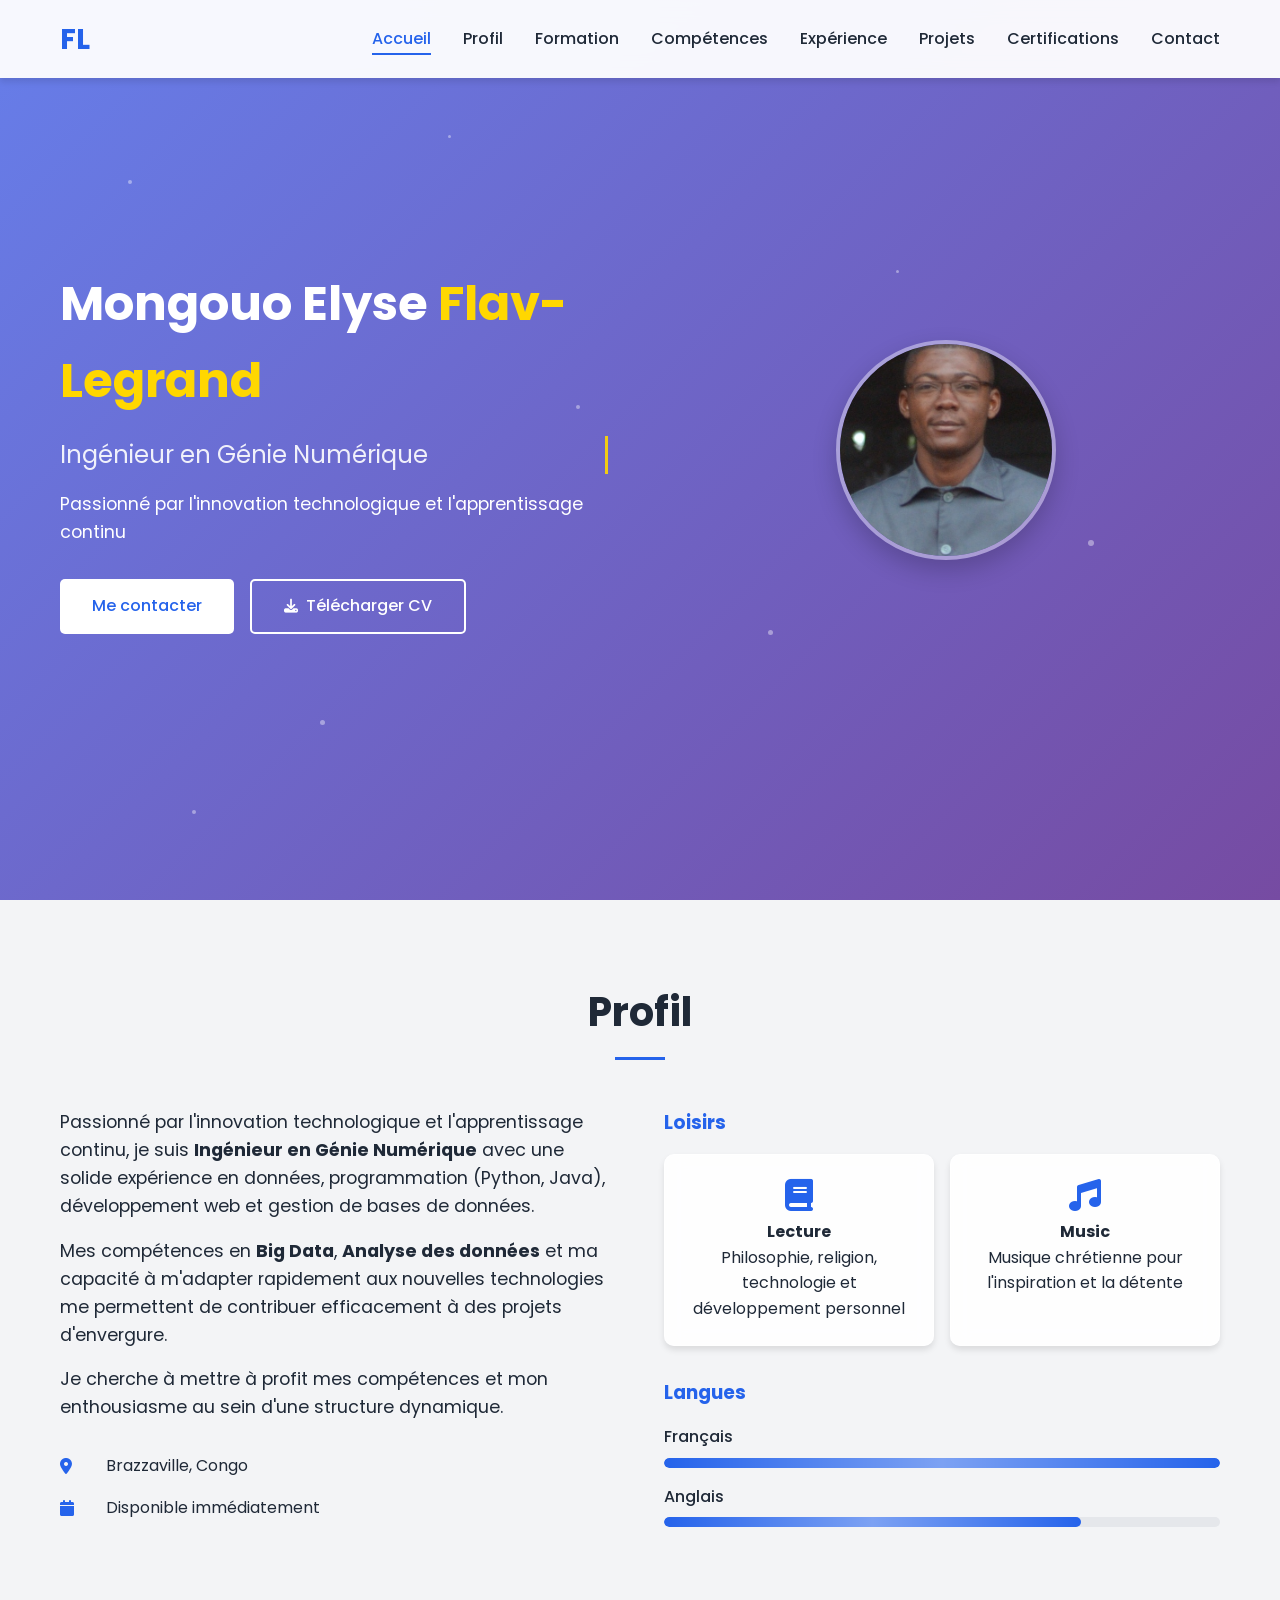
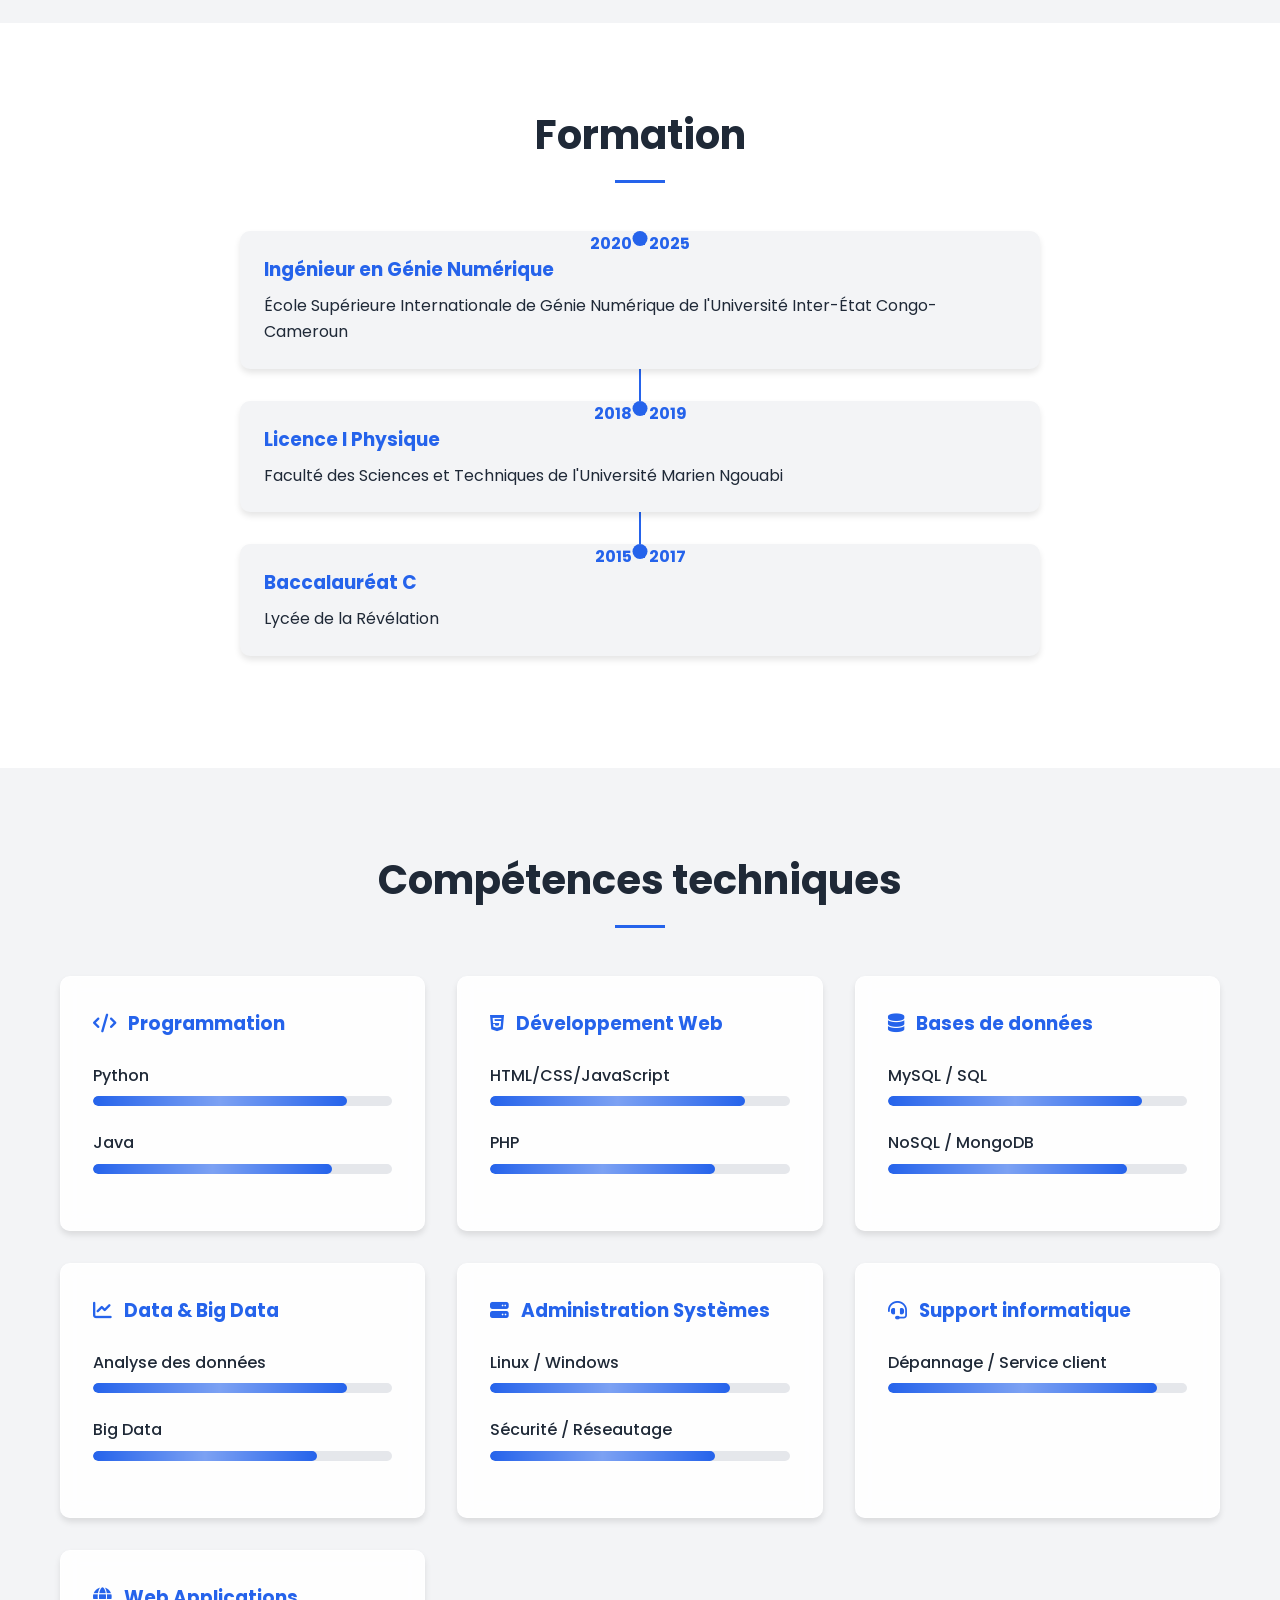
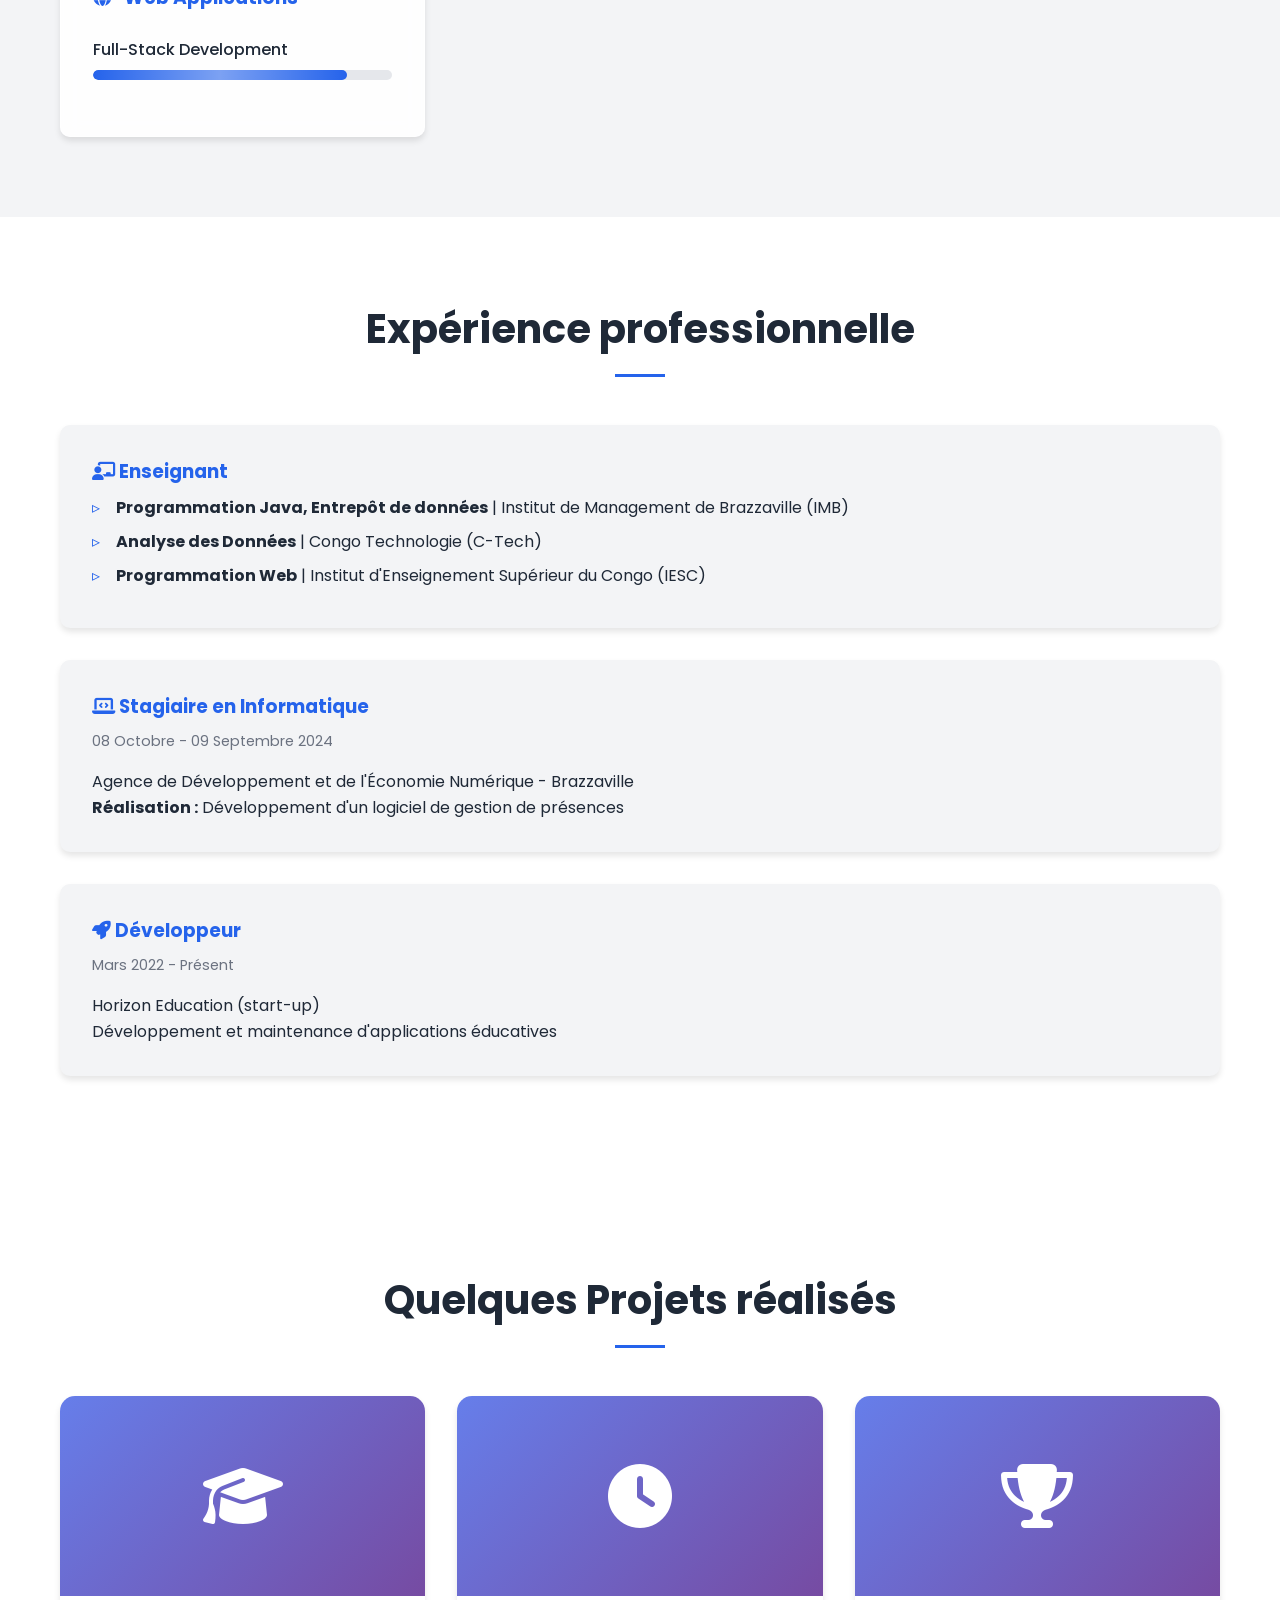
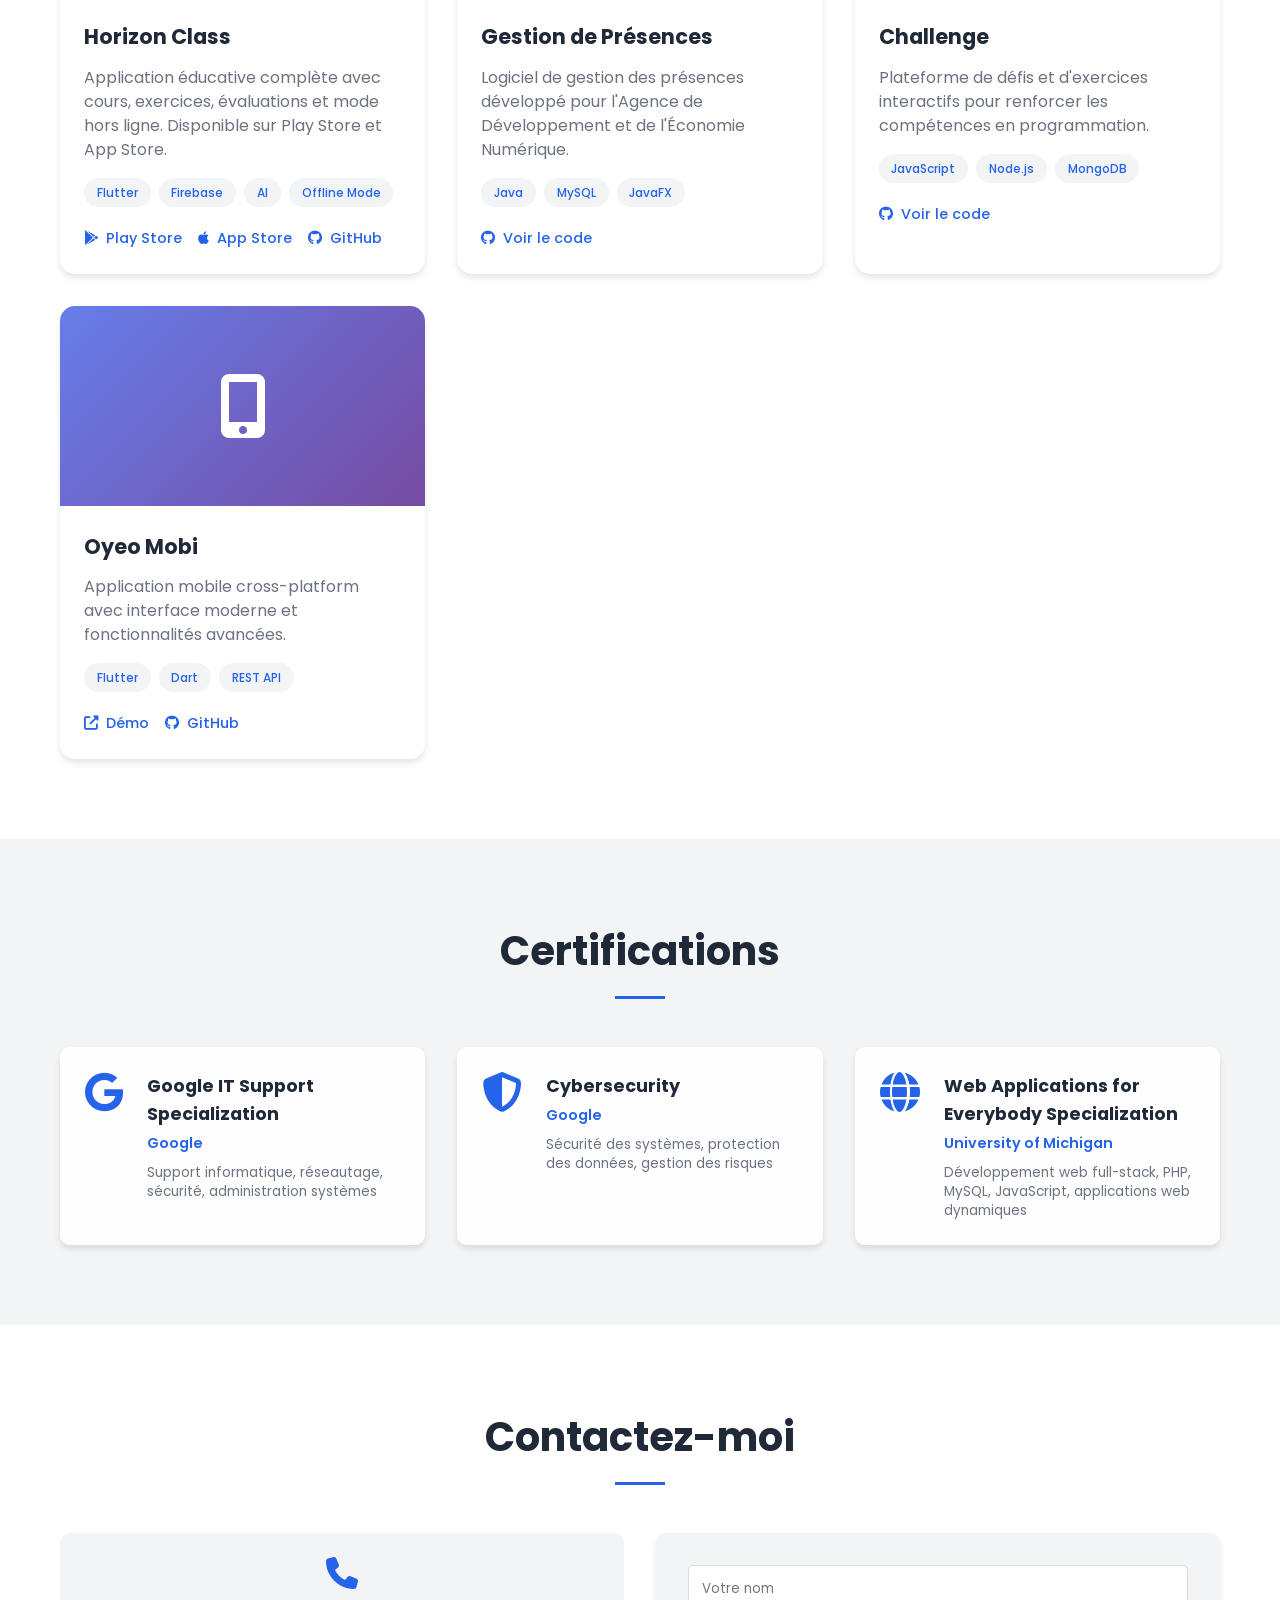
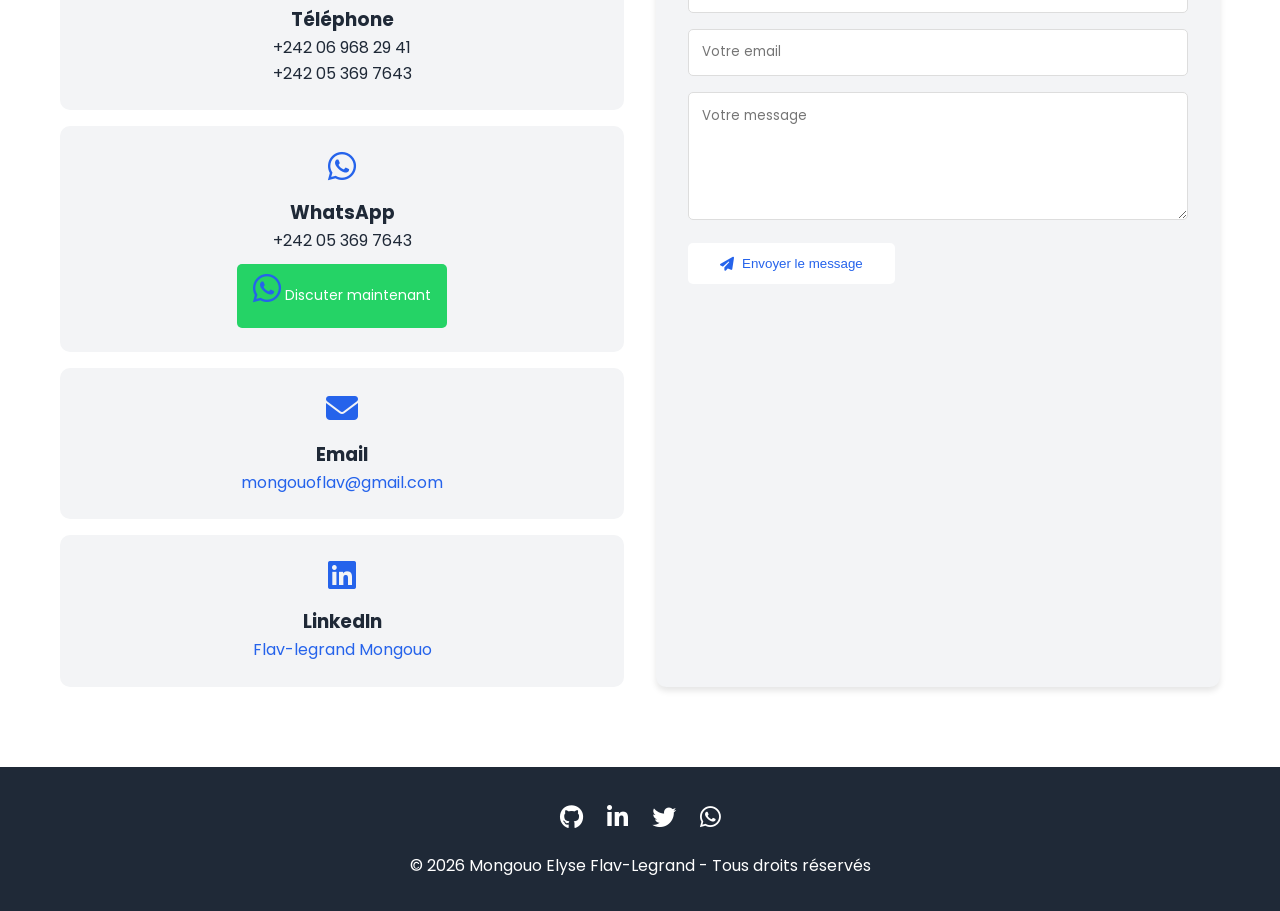
==== index.html @ eeae66dd "Deploiement portfolio" ====
<!DOCTYPE html>
<html lang="fr">

<head>
    <meta charset="UTF-8">
    <meta name="viewport" content="width=device-width, initial-scale=1.0">
    <meta name="description" content="Portfolio de Mongouo Elyse Flav-Legrand - Ingénieur en Génie Numérique">
    <meta name="keywords" content="Ingénieur, Génie Numérique, Python, Java, Big Data, MongoDB, Portfolio, Projets">
    <meta name="author" content="Mongouo Elyse Flav-Legrand">
    <title>Flav-Legrand Mongouo | Ingénieur en Génie Numérique</title>
    <link rel="stylesheet" href="css/style.css">
    <link rel="stylesheet" href="https://cdnjs.cloudflare.com/ajax/libs/font-awesome/6.4.0/css/all.min.css">
    <link href="https://fonts.googleapis.com/css2?family=Poppins:wght@300;400;500;600;700&display=swap"
        rel="stylesheet">
</head>

<body>
    <!-- Menu de navigation -->
    <nav class="navbar">
        <div class="container">
            <div class="nav-brand">
                <a href="#accueil">FL</a>
            </div>
            <ul class="nav-menu">
                <li><a href="#accueil" class="nav-link active">Accueil</a></li>
                <li><a href="#profil" class="nav-link">Profil</a></li>
                <li><a href="#formation" class="nav-link">Formation</a></li>
                <li><a href="#competences" class="nav-link">Compétences</a></li>
                <li><a href="#experience" class="nav-link">Expérience</a></li>
                <li><a href="#projets" class="nav-link">Projets</a></li>
                <li><a href="#certifications" class="nav-link">Certifications</a></li>
                <li><a href="#contact" class="nav-link">Contact</a></li>

            </ul>
            <div class="hamburger">
                <span></span>
                <span></span>
                <span></span>
            </div>
        </div>
    </nav>

    <!-- Section Accueil -->
    <section id="accueil" class="hero">
        <!-- Particules flottantes -->
        <div class="particles">
            <div class="particle"></div>
            <div class="particle"></div>
            <div class="particle"></div>
            <div class="particle"></div>
            <div class="particle"></div>
            <div class="particle"></div>
            <div class="particle"></div>
            <div class="particle"></div>
        </div>
        <div class="container">
            <div class="hero-content">
                <h1 class="hero-title">Mongouo Elyse <span class="highlight">Flav-Legrand</span></h1>
                <p class="hero-subtitle typing-text">Ingénieur en Génie Numérique</p>
                <p class="hero-description">
                    Passionné par l'innovation technologique et l'apprentissage continu
                </p>
                <div class="hero-buttons">
                    <a href="#contact" class="btn btn-primary">Me contacter</a>
                    <a href="assets/cv/CV_Flav-Legrand.pdf" download class="btn btn-secondary" id="downloadCV">
                        <i class="fas fa-download"></i> Télécharger CV
                    </a>
                </div>
            </div>
            <div class="hero-image">
                <div class="image-frame">
                    <img src="assets/images/Flav.jpg" alt="Mongouo Elyse Flav-Legrand" class="profile-image">
                </div>
            </div>
        </div>
    </section>

    <!-- Section Profil -->
    <section id="profil" class="about">
        <div class="container">
            <h2 class="section-title">Profil</h2>
            <div class="about-content">
                <div class="about-text">
                    <p>
                        Passionné par l'innovation technologique et l'apprentissage continu, je suis
                        <strong>Ingénieur en Génie Numérique</strong> avec une solide expérience en données,
                        programmation (Python, Java), développement web et gestion de bases de données.
                    </p>
                    <p>
                        Mes compétences en <strong>Big Data</strong>, <strong>Analyse des données</strong> et ma
                        capacité
                        à m'adapter rapidement aux nouvelles technologies me permettent de contribuer
                        efficacement à des projets d'envergure.
                    </p>
                    <p>
                        Je cherche à mettre à profit mes compétences et mon enthousiasme au sein d'une
                        structure dynamique.
                    </p>
                    <div class="about-info">
                        <div class="info-item">
                            <i class="fas fa-map-marker-alt"></i>
                            <span>Brazzaville, Congo</span>
                        </div>
                        <div class="info-item">
                            <i class="fas fa-calendar"></i>
                            <span>Disponible immédiatement</span>
                        </div>
                    </div>
                </div>
                <div class="about-loisirs">
                    <h3>Loisirs</h3>
                    <div class="loisirs-grid">
                        <div class="loisir-card">
                            <i class="fas fa-book"></i>
                            <h4>Lecture</h4>
                            <p>Philosophie, religion, technologie et développement personnel</p>
                        </div>
                        <div class="loisir-card">
                            <i class="fas fa-music"></i>
                            <h4>Music</h4>
                            <p>Musique chrétienne pour l'inspiration et la détente</p>
                        </div>
                    </div>
                    <div class="languages">
                        <h3>Langues</h3>
                        <div class="language-item">
                            <span>Français</span>
                            <div class="progress-bar">
                                <div class="progress" style="width: 100%"></div>
                            </div>
                        </div>
                        <div class="language-item">
                            <span>Anglais</span>
                            <div class="progress-bar">
                                <div class="progress" style="width: 75%"></div>
                            </div>
                        </div>
                    </div>
                </div>
            </div>
        </div>
    </section>

    <!-- Section Formation -->
    <section id="formation" class="formation">
        <div class="container">
            <h2 class="section-title">Formation</h2>
            <div class="timeline">
                <div class="timeline-item">
                    <div class="timeline-dot"></div>
                    <div class="timeline-date">2020 – 2025</div>
                    <div class="timeline-content">
                        <h3>Ingénieur en Génie Numérique</h3>
                        <p>École Supérieure Internationale de Génie Numérique de l'Université Inter-État Congo-Cameroun
                        </p>
                    </div>
                </div>
                <div class="timeline-item">
                    <div class="timeline-dot"></div>
                    <div class="timeline-date">2018 – 2019</div>
                    <div class="timeline-content">
                        <h3>Licence I Physique</h3>
                        <p>Faculté des Sciences et Techniques de l'Université Marien Ngouabi</p>
                    </div>
                </div>
                <div class="timeline-item">
                    <div class="timeline-dot"></div>
                    <div class="timeline-date">2015 – 2017</div>
                    <div class="timeline-content">
                        <h3>Baccalauréat C</h3>
                        <p>Lycée de la Révélation</p>
                    </div>
                </div>
            </div>
        </div>
    </section>

    <!-- Section Compétences -->
    <section id="competences" class="skills">
        <div class="container">
            <h2 class="section-title">Compétences techniques</h2>
            <div class="skills-grid">
                <div class="skill-category">
                    <h3><i class="fas fa-code"></i> Programmation</h3>
                    <div class="skill-item">
                        <span>Python</span>
                        <div class="progress-bar">
                            <div class="progress" style="width: 85%"></div>
                        </div>
                    </div>
                    <div class="skill-item">
                        <span>Java</span>
                        <div class="progress-bar">
                            <div class="progress" style="width: 80%"></div>
                        </div>
                    </div>
                </div>
                <div class="skill-category">
                    <h3><i class="fab fa-html5"></i> Développement Web</h3>
                    <div class="skill-item">
                        <span>HTML/CSS/JavaScript</span>
                        <div class="progress-bar">
                            <div class="progress" style="width: 85%"></div>
                        </div>
                    </div>
                    <div class="skill-item">
                        <span>PHP</span>
                        <div class="progress-bar">
                            <div class="progress" style="width: 75%"></div>
                        </div>
                    </div>
                </div>
                <div class="skill-category">
                    <h3><i class="fas fa-database"></i> Bases de données</h3>
                    <div class="skill-item">
                        <span>MySQL / SQL</span>
                        <div class="progress-bar">
                            <div class="progress" style="width: 85%"></div>
                        </div>
                    </div>
                    <div class="skill-item">
                        <span>NoSQL / MongoDB</span>
                        <div class="progress-bar">
                            <div class="progress" style="width: 80%"></div>
                        </div>
                    </div>
                </div>
                <div class="skill-category">
                    <h3><i class="fas fa-chart-line"></i> Data & Big Data</h3>
                    <div class="skill-item">
                        <span>Analyse des données</span>
                        <div class="progress-bar">
                            <div class="progress" style="width: 85%"></div>
                        </div>
                    </div>
                    <div class="skill-item">
                        <span>Big Data</span>
                        <div class="progress-bar">
                            <div class="progress" style="width: 75%"></div>
                        </div>
                    </div>
                </div>
                <div class="skill-category">
                    <h3><i class="fas fa-server"></i> Administration Systèmes</h3>
                    <div class="skill-item">
                        <span>Linux / Windows</span>
                        <div class="progress-bar">
                            <div class="progress" style="width: 80%"></div>
                        </div>
                    </div>
                    <div class="skill-item">
                        <span>Sécurité / Réseautage</span>
                        <div class="progress-bar">
                            <div class="progress" style="width: 75%"></div>
                        </div>
                    </div>
                </div>
                <div class="skill-category">
                    <h3><i class="fas fa-headset"></i> Support informatique</h3>
                    <div class="skill-item">
                        <span>Dépannage / Service client</span>
                        <div class="progress-bar">
                            <div class="progress" style="width: 90%"></div>
                        </div>
                    </div>
                </div>
                <div class="skill-category">
                    <h3><i class="fas fa-globe"></i> Web Applications</h3>
                    <div class="skill-item">
                        <span>Full-Stack Development</span>
                        <div class="progress-bar">
                            <div class="progress" style="width: 85%"></div>
                        </div>
                    </div>
                </div>
            </div>
        </div>
    </section>

    <!-- Section Expérience Professionnelle -->
    <section id="experience" class="experience">
        <div class="container">
            <h2 class="section-title">Expérience professionnelle</h2>

            <div class="experience-card">
                <h3><i class="fas fa-chalkboard-user"></i> Enseignant</h3>
                <div class="experience-details">
                    <ul>
                        <li><strong>Programmation Java, Entrepôt de données</strong> | Institut de Management de
                            Brazzaville (IMB)</li>
                        <li><strong>Analyse des Données</strong> | Congo Technologie (C-Tech)</li>
                        <li><strong>Programmation Web</strong> | Institut d'Enseignement Supérieur du Congo (IESC)</li>
                    </ul>
                </div>
            </div>

            <div class="experience-card">
                <h3><i class="fas fa-laptop-code"></i> Stagiaire en Informatique</h3>
                <p class="experience-date">08 Octobre - 09 Septembre 2024</p>
                <p>Agence de Développement et de l'Économie Numérique - Brazzaville</p>
                <p><strong>Réalisation :</strong> Développement d'un logiciel de gestion de présences</p>
            </div>

            <div class="experience-card">
                <h3><i class="fas fa-rocket"></i> Développeur</h3>
                <p class="experience-date">Mars 2022 - Présent</p>
                <p>Horizon Education (start-up)</p>
                <p>Développement et maintenance d'applications éducatives</p>
            </div>
        </div>
    </section>

<section id="projets" class="projets">
    <div class="container">
        <h2 class="section-title">Quelques Projets réalisés</h2>
        <div class="projets-grid">
            
            <!-- Projet 1: Horizon Class -->
            <div class="projet-card">
                <div class="projet-image">
                    <i class="fas fa-graduation-cap"></i>
                </div>
                <div class="projet-content">
                    <h3>Horizon Class</h3>
                    <p>Application éducative complète avec cours, exercices, évaluations et mode hors ligne. Disponible sur Play Store et App Store.</p>
                    <div class="projet-tech">
                        <span>Flutter</span>
                        <span>Firebase</span>
                        <span>AI</span>
                        <span>Offline Mode</span>
                    </div>
                    <div class="projet-links">
                        <a href="https://play.google.com/store/apps/details?id=com.horizoneducation.horizonclass" target="_blank" class="projet-link"><i class="fab fa-google-play"></i> Play Store</a>
                        <a href="https://apps.apple.com/cg/app/horizon-class/id6754470109" target="_blank" class="projet-link"><i class="fab fa-apple"></i> App Store</a>
                        <a href="https://github.com/Flav-legrand/Oyeo" target="_blank" class="projet-link"><i class="fab fa-github"></i> GitHub</a>
                    </div>
                </div>
            </div>

            <!-- Projet 2: Gestion de Présences -->
            <div class="projet-card">
                <div class="projet-image">
                    <i class="fas fa-clock"></i>
                </div>
                <div class="projet-content">
                    <h3>Gestion de Présences</h3>
                    <p>Logiciel de gestion des présences développé pour l'Agence de Développement et de l'Économie Numérique.</p>
                    <div class="projet-tech">
                        <span>Java</span>
                        <span>MySQL</span>
                        <span>JavaFX</span>
                    </div>
                    <div class="projet-links">
                        <a href="https://github.com/Flav-legrand/Gestion-de-Presences.git" target="_blank" class="projet-link"><i class="fab fa-github"></i> Voir le code</a>
                    </div>
                </div>
            </div>

            <!-- Projet 3: Challenge -->
            <div class="projet-card">
                <div class="projet-image">
                    <i class="fas fa-trophy"></i>
                </div>
                <div class="projet-content">
                    <h3>Challenge</h3>
                    <p>Plateforme de défis et d'exercices interactifs pour renforcer les compétences en programmation.</p>
                    <div class="projet-tech">
                        <span>JavaScript</span>
                        <span>Node.js</span>
                        <span>MongoDB</span>
                    </div>
                    <div class="projet-links">
                        <a href="https://github.com/Flav-legrand/challenge.git" target="_blank" class="projet-link"><i class="fab fa-github"></i> Voir le code</a>
                    </div>
                </div>
            </div>

            <!-- Projet 4: Oyeo Mobi -->
            <div class="projet-card">
                <div class="projet-image">
                    <i class="fas fa-mobile-alt"></i>
                </div>
                <div class="projet-content">
                    <h3>Oyeo Mobi</h3>
                    <p>Application mobile cross-platform avec interface moderne et fonctionnalités avancées.</p>
                    <div class="projet-tech">
                        <span>Flutter</span>
                        <span>Dart</span>
                        <span>REST API</span>
                    </div>
                    <div class="projet-links">
                        <a href="https://flav-legrand.github.io/Oyeo/" target="_blank" class="projet-link"><i class="fas fa-external-link-alt"></i> Démo</a>
                        <a href="https://github.com/Flav-legrand/Oyeo_Mobi" target="_blank" class="projet-link"><i class="fab fa-github"></i> GitHub</a>
                    </div>
                </div>
            </div>



        </div>
    </div>
</section>

    <!-- Section Certifications -->
    <section id="certifications" class="certifications">
        <div class="container">
            <h2 class="section-title">Certifications</h2>
            <div class="certifications-grid">
                <div class="cert-card">
                    <div class="cert-icon">
                        <i class="fab fa-google"></i>
                    </div>
                    <div class="cert-content">
                        <h3>Google IT Support Specialization</h3>
                        <p class="cert-issuer">Google</p>
                        <p class="cert-description">Support informatique, réseautage, sécurité, administration systèmes
                        </p>
                    </div>
                </div>
                <div class="cert-card">
                    <div class="cert-icon">
                        <i class="fas fa-shield-alt"></i>
                    </div>
                    <div class="cert-content">
                        <h3>Cybersecurity</h3>
                        <p class="cert-issuer">Google</p>
                        <p class="cert-description">Sécurité des systèmes, protection des données, gestion des risques
                        </p>
                    </div>
                </div>
                <div class="cert-card">
                    <div class="cert-icon">
                        <i class="fas fa-globe"></i>
                    </div>
                    <div class="cert-content">
                        <h3>Web Applications for Everybody Specialization</h3>
                        <p class="cert-issuer">University of Michigan</p>
                        <p class="cert-description">Développement web full-stack, PHP, MySQL, JavaScript, applications
                            web dynamiques</p>
                    </div>
                </div>
            </div>
        </div>
    </section>

    <!-- Section Contact -->
    <section id="contact" class="contact">
        <div class="container">
            <h2 class="section-title">Contactez-moi</h2>
            <div class="contact-content">
                <div class="contact-info">
                    <div class="contact-card">
                        <i class="fas fa-phone"></i>
                        <h3>Téléphone</h3>
                        <p>+242 06 968 29 41</p>
                        <p>+242 05 369 7643</p>
                    </div>
                    <div class="contact-card">
                        <i class="fab fa-whatsapp"></i>
                        <h3>WhatsApp</h3>
                        <p>+242 05 369 7643</p>
                        <a href="https://wa.me/242053697643?text=Bonjour%20Flav-Legrand,%20je%20viens%20de%20voir%20votre%20portfolio"
                            target="_blank" class="btn-whatsapp">
                            <i class="fab fa-whatsapp"></i> Discuter maintenant
                        </a>
                    </div>
                    <div class="contact-card">
                        <i class="fas fa-envelope"></i>
                        <h3>Email</h3>
                        <a href="mailto:mongouoflav@gmail.com"
                            style="color: var(--primary-color); text-decoration: none;">mongouoflav@gmail.com</a>
                    </div>
                    <div class="contact-card">
                        <i class="fab fa-linkedin"></i>
                        <h3>LinkedIn</h3>
                        <a href="https://linkedin.com/in/flav-legrand" target="_blank"
                            style="color: var(--primary-color); text-decoration: none;">Flav-legrand Mongouo</a>
                    </div>
                </div>

                <form class="contact-form" id="contactForm" action="https://api.web3forms.com/submit" method="POST">
                    <input type="hidden" name="access_key" value="f05226ab-9193-4445-9a58-a5ec22b45ed0">
                    <input type="hidden" name="subject" value="Nouveau message du portfolio">
                    <input type="hidden" name="from_name" value="Portfolio Flav-Legrand">
                    <input type="hidden" name="redirect" value="https://flav-legrand.github.io/MONGOUO_Portfolio/">

                    <div class="form-group">
                        <input type="text" name="name" id="name" placeholder="Votre nom" required>
                    </div>
                    <div class="form-group">
                        <input type="email" name="email" id="email" placeholder="Votre email" required>
                    </div>
                    <div class="form-group">
                        <textarea name="message" id="message" rows="5" placeholder="Votre message" required></textarea>
                    </div>
                    <button type="submit" class="btn btn-primary">
                        <i class="fas fa-paper-plane"></i> Envoyer le message
                    </button>
                </form>
            </div>
        </div>
    </section>

    <!-- Footer -->
    <footer class="footer">
        <div class="container">
            <div class="social-links">
                <a href="https://github.com/Flav-legrand" target="_blank"><i class="fab fa-github"></i></a>
                <a href="https://linkedin.com/in/flav-legrand" target="_blank"><i class="fab fa-linkedin-in"></i></a>
                <a href="#" target="_blank"><i class="fab fa-twitter"></i></a>
                <a href="https://wa.me/242053697643" target="_blank"><i class="fab fa-whatsapp"></i></a>
            </div>
            <p>&copy; 2026 Mongouo Elyse Flav-Legrand - Tous droits réservés</p>
        </div>
    </footer>

    <script src="js/main.js"></script>
</body>

</html>
---- css/style.css ----
/* Variables et reset */
:root {
    --primary-color: #2563eb;
    --secondary-color: #1e40af;
    --dark-color: #1f2937;
    --light-color: #f3f4f6;
    --white: #ffffff;
    --gray: #6b7280;
    --shadow: 0 4px 6px rgba(0, 0, 0, 0.1);
    --transition: all 0.3s ease;
}

* {
    margin: 0;
    padding: 0;
    box-sizing: border-box;
}

html {
    scroll-behavior: smooth;
}

body {
    font-family: 'Poppins', 'Segoe UI', Tahoma, Geneva, Verdana, sans-serif;
    line-height: 1.6;
    color: var(--dark-color);
    overflow-x: hidden;
}

.container {
    max-width: 1200px;
    margin: 0 auto;
    padding: 0 20px;
}

/* Scrollbar personnalisée */
::-webkit-scrollbar {
    width: 10px;
}

::-webkit-scrollbar-track {
    background: var(--light-color);
    border-radius: 10px;
}

::-webkit-scrollbar-thumb {
    background: var(--primary-color);
    border-radius: 10px;
}

::-webkit-scrollbar-thumb:hover {
    background: var(--secondary-color);
}

/* Navigation */
.navbar {
    position: fixed;
    top: 0;
    width: 100%;
    background: rgba(255, 255, 255, 0.95);
    backdrop-filter: blur(10px);
    box-shadow: var(--shadow);
    z-index: 1000;
    transition: var(--transition);
}

.navbar .container {
    display: flex;
    justify-content: space-between;
    align-items: center;
    padding: 1rem 20px;
}

.nav-brand a {
    font-size: 1.8rem;
    font-weight: bold;
    color: var(--primary-color);
    text-decoration: none;
}

.nav-menu {
    display: flex;
    list-style: none;
    gap: 2rem;
}

.nav-link {
    text-decoration: none;
    color: var(--dark-color);
    font-weight: 500;
    transition: var(--transition);
    position: relative;
}

.nav-link:hover,
.nav-link.active {
    color: var(--primary-color);
}

.nav-link.active::after {
    content: '';
    position: absolute;
    bottom: -5px;
    left: 0;
    width: 100%;
    height: 2px;
    background: var(--primary-color);
    animation: slideIn 0.3s ease;
}

@keyframes slideIn {
    from { width: 0; }
    to { width: 100%; }
}

.hamburger {
    display: none;
    cursor: pointer;
}

.hamburger span {
    display: block;
    width: 25px;
    height: 3px;
    background: var(--dark-color);
    margin: 5px 0;
    transition: var(--transition);
}

/* Hero Section */
.hero {
    min-height: 100vh;
    display: flex;
    align-items: center;
    background: linear-gradient(135deg, #667eea 0%, #764ba2 50%, #f093fb 100%);
    background-size: 200% 200%;
    animation: gradientShift 10s ease infinite;
    color: var(--white);
    padding-top: 80px;
    position: relative;
    overflow: hidden;
}

@keyframes gradientShift {
    0% { background-position: 0% 50%; }
    50% { background-position: 100% 50%; }
    100% { background-position: 0% 50%; }
}

/* Particules */
.particles {
    position: absolute;
    top: 0;
    left: 0;
    width: 100%;
    height: 100%;
    overflow: hidden;
    z-index: 0;
}

.particle {
    position: absolute;
    background: rgba(255, 255, 255, 0.4);
    border-radius: 50%;
    animation: floatParticle 15s infinite linear;
}

.particle:nth-child(1) { top: 20%; left: 10%; width: 4px; height: 4px; animation-duration: 12s; }
.particle:nth-child(2) { top: 60%; left: 85%; width: 6px; height: 6px; animation-duration: 18s; }
.particle:nth-child(3) { top: 30%; left: 70%; width: 3px; height: 3px; animation-duration: 14s; }
.particle:nth-child(4) { top: 80%; left: 25%; width: 5px; height: 5px; animation-duration: 20s; }
.particle:nth-child(5) { top: 45%; left: 45%; width: 4px; height: 4px; animation-duration: 16s; }
.particle:nth-child(6) { top: 15%; left: 35%; width: 3px; height: 3px; animation-duration: 22s; }
.particle:nth-child(7) { top: 70%; left: 60%; width: 5px; height: 5px; animation-duration: 13s; }
.particle:nth-child(8) { top: 90%; left: 15%; width: 4px; height: 4px; animation-duration: 17s; }

@keyframes floatParticle {
    0% { transform: translateY(0) rotate(0deg); opacity: 0; }
    50% { opacity: 1; }
    100% { transform: translateY(-100vh) rotate(360deg); opacity: 0; }
}

.hero .container {
    display: grid;
    grid-template-columns: 1fr 1fr;
    gap: 4rem;
    align-items: center;
    position: relative;
    z-index: 1;
}

.hero-title {
    font-size: 3rem;
    margin-bottom: 1rem;
    animation: fadeInUp 0.8s ease;
}

.highlight {
    color: #ffd700;
}

.hero-subtitle {
    font-size: 1.5rem;
    margin-bottom: 1rem;
    opacity: 0.9;
    animation: fadeInUp 0.8s ease 0.2s both;
}

.typing-text {
    overflow: hidden;
    border-right: 3px solid #ffd700;
    white-space: nowrap;
    animation: typing 3s steps(30, end), blink 0.75s step-end infinite;
}

@keyframes typing {
    from { width: 0; }
    to { width: 100%; }
}

@keyframes blink {
    from, to { border-color: transparent; }
    50% { border-color: #ffd700; }
}

.hero-description {
    font-size: 1.1rem;
    margin-bottom: 2rem;
    opacity: 0.8;
    animation: fadeInUp 0.8s ease 0.4s both;
}

.hero-buttons {
    display: flex;
    gap: 1rem;
    animation: fadeInUp 0.8s ease 0.6s both;
}

.btn {
    display: inline-flex;
    align-items: center;
    gap: 8px;
    padding: 0.8rem 2rem;
    border-radius: 5px;
    text-decoration: none;
    transition: var(--transition);
    font-weight: 500;
    cursor: pointer;
    border: none;
}

.btn i {
    font-size: 14px;
}

.btn-primary {
    background: var(--white);
    color: var(--primary-color);
    position: relative;
    overflow: hidden;
    z-index: 1;
}

.btn-primary::before {
    content: '';
    position: absolute;
    top: 0;
    left: -100%;
    width: 100%;
    height: 100%;
    background: linear-gradient(90deg, transparent, rgba(0,0,0,0.1), transparent);
    transition: left 0.5s ease;
    z-index: -1;
}

.btn-primary:hover::before {
    left: 100%;
}

.btn-primary:hover {
    transform: translateY(-2px);
    box-shadow: var(--shadow);
}

.btn-secondary {
    background: transparent;
    color: var(--white);
    border: 2px solid var(--white);
}

.btn-secondary:hover {
    background: var(--white);
    color: var(--primary-color);
}

.btn-secondary:hover i {
    transform: translateY(2px);
}

/* Image */
.hero-image {
    text-align: center;
}

.image-frame {
    width: 220px;
    height: 220px;
    margin: 0 auto;
    border-radius: 50%;
    overflow: hidden;
    border: 4px solid rgba(255, 255, 255, 0.4);
    box-shadow: 0 10px 25px rgba(0, 0, 0, 0.2);
    transition: var(--transition);
    animation: float 3s ease-in-out infinite;
}

.image-frame:hover {
    transform: scale(1.03);
    border-color: #ffd700;
}

@keyframes float {
    0%, 100% { transform: translateY(0); }
    50% { transform: translateY(-15px); }
}

.profile-image {
    width: 145%;
    height: 145%;
    margin-left: -22.5%;
    margin-top: -22.5%;
    object-fit: cover;
    object-position: 50% 16%;
    display: block;
}

/* Sections communes */
section {
    padding: 5rem 0;
}

.section-title {
    text-align: center;
    font-size: 2.5rem;
    margin-bottom: 3rem;
    position: relative;
    padding-bottom: 1rem;
}

.section-title::after {
    content: '';
    position: absolute;
    bottom: 0;
    left: 50%;
    transform: translateX(-50%);
    width: 50px;
    height: 3px;
    background: var(--primary-color);
}

/* About Section */
.about {
    background: var(--light-color);
}

.about-content {
    display: grid;
    grid-template-columns: 1fr 1fr;
    gap: 3rem;
}

.about-text p {
    margin-bottom: 1rem;
    font-size: 1.1rem;
}

.about-info {
    margin-top: 2rem;
}

.info-item {
    display: flex;
    align-items: center;
    gap: 1rem;
    margin-bottom: 1rem;
}

.info-item i {
    width: 30px;
    color: var(--primary-color);
}

.about-loisirs h3,
.languages h3 {
    margin-bottom: 1rem;
    color: var(--primary-color);
}

.loisirs-grid {
    display: grid;
    grid-template-columns: 1fr 1fr;
    gap: 1rem;
    margin-bottom: 2rem;
}

.loisir-card {
    background: rgba(255, 255, 255, 0.9);
    backdrop-filter: blur(10px);
    padding: 1.5rem;
    border-radius: 10px;
    text-align: center;
    box-shadow: var(--shadow);
    transition: var(--transition);
    border: 1px solid rgba(255, 255, 255, 0.3);
}

.loisir-card:hover {
    transform: translateY(-5px);
    background: rgba(255, 255, 255, 1);
    box-shadow: 0 15px 35px rgba(0, 0, 0, 0.15);
}

.loisir-card i {
    font-size: 2rem;
    color: var(--primary-color);
    margin-bottom: 0.5rem;
}

.language-item {
    margin-bottom: 1rem;
}

.language-item span {
    display: block;
    margin-bottom: 0.5rem;
    font-weight: 500;
}

.progress-bar {
    background: #e5e7eb;
    height: 10px;
    border-radius: 5px;
    overflow: hidden;
}

.progress {
    background: var(--primary-color);
    height: 100%;
    border-radius: 5px;
    transition: width 1s ease;
    position: relative;
    overflow: hidden;
}

.progress::after {
    content: '';
    position: absolute;
    top: 0;
    left: 0;
    width: 100%;
    height: 100%;
    background: linear-gradient(90deg, transparent, rgba(255,255,255,0.4), transparent);
    animation: shimmer 2s infinite;
}

@keyframes shimmer {
    0% { transform: translateX(-100%); }
    100% { transform: translateX(100%); }
}

/* Formation Timeline */
.formation {
    background: var(--white);
}

.timeline {
    position: relative;
    max-width: 800px;
    margin: 0 auto;
}

.timeline::before {
    content: '';
    position: absolute;
    left: 50%;
    transform: translateX(-50%);
    width: 2px;
    height: 100%;
    background: var(--primary-color);
}

.timeline-item {
    position: relative;
    margin-bottom: 2rem;
}

.timeline-dot {
    position: absolute;
    left: 50%;
    transform: translateX(-50%);
    width: 15px;
    height: 15px;
    background: var(--primary-color);
    border-radius: 50%;
    top: 0;
}

.timeline-date {
    position: absolute;
    left: 0;
    right: 0;
    top: 0;
    text-align: center;
    font-weight: bold;
    color: var(--primary-color);
    margin-bottom: 0.5rem;
}

.timeline-content {
    background: var(--light-color);
    padding: 1.5rem;
    border-radius: 10px;
    box-shadow: var(--shadow);
    margin-top: 2rem;
}

.timeline-content h3 {
    color: var(--primary-color);
    margin-bottom: 0.5rem;
}

/* Skills Section */
.skills {
    background: var(--light-color);
}

.skills-grid {
    display: grid;
    grid-template-columns: repeat(auto-fit, minmax(350px, 1fr));
    gap: 2rem;
}

.skill-category {
    background: rgba(255, 255, 255, 0.9);
    backdrop-filter: blur(10px);
    padding: 2rem;
    border-radius: 10px;
    box-shadow: var(--shadow);
    transition: var(--transition);
    border: 1px solid rgba(255, 255, 255, 0.3);
}

.skill-category:hover {
    transform: translateY(-8px);
    background: rgba(255, 255, 255, 1);
    box-shadow: 0 20px 40px rgba(0, 0, 0, 0.15);
}

.skill-category h3 {
    margin-bottom: 1.5rem;
    color: var(--primary-color);
}

.skill-category h3 i {
    margin-right: 0.5rem;
}

.skill-item {
    margin-bottom: 1.5rem;
}

.skill-item span {
    display: block;
    margin-bottom: 0.5rem;
    font-weight: 500;
}

/* Experience Section */
.experience {
    background: var(--white);
}

.experience-card {
    background: var(--light-color);
    padding: 2rem;
    border-radius: 10px;
    box-shadow: var(--shadow);
    margin-bottom: 2rem;
    transition: var(--transition);
}

.experience-card:hover {
    transform: translateY(-5px);
}

.experience-card h3 {
    color: var(--primary-color);
    margin-bottom: 0.5rem;
}

.experience-date {
    color: var(--gray);
    font-size: 0.9rem;
    margin-bottom: 1rem;
}

.experience-details ul {
    list-style: none;
    padding-left: 1.5rem;
}

.experience-details li {
    margin-bottom: 0.5rem;
    position: relative;
}

.experience-details li::before {
    content: '▹';
    position: absolute;
    left: -1.5rem;
    color: var(--primary-color);
}

/* Projets Section */
.projets {
    background: var(--white);
}

.projets-grid {
    display: grid;
    grid-template-columns: repeat(auto-fit, minmax(350px, 1fr));
    gap: 2rem;
}

.projet-card {
    background: var(--white);
    border-radius: 15px;
    overflow: hidden;
    box-shadow: var(--shadow);
    transition: var(--transition);
    display: flex;
    flex-direction: column;
}

.projet-card:hover {
    transform: translateY(-10px);
    box-shadow: 0 20px 40px rgba(0, 0, 0, 0.15);
}

/* Style pour les images de projets */
.projet-image {
    background: linear-gradient(135deg, #667eea 0%, #764ba2 100%);
    height: 200px;
    overflow: hidden;
    display: flex;
    align-items: center;
    justify-content: center;
}

.projet-image img {
    width: 100%;
    height: 100%;
    object-fit: cover;
    transition: transform 0.5s ease;
}

.projet-card:hover .projet-image img {
    transform: scale(1.1);
}

/* Fallback si pas d'image */
.projet-image i {
    font-size: 4rem;
    color: var(--white);
}
.projet-content {
    padding: 1.5rem;
    flex: 1;
}

.projet-content h3 {
    font-size: 1.3rem;
    margin-bottom: 0.75rem;
    color: var(--dark-color);
}

.projet-content p {
    color: var(--gray);
    margin-bottom: 1rem;
    line-height: 1.5;
}

.projet-tech {
    display: flex;
    flex-wrap: wrap;
    gap: 0.5rem;
    margin-bottom: 1.25rem;
}

.projet-tech span {
    background: var(--light-color);
    padding: 0.3rem 0.8rem;
    border-radius: 20px;
    font-size: 0.75rem;
    font-weight: 500;
    color: var(--primary-color);
}

.projet-links {
    display: flex;
    gap: 1rem;
    margin-top: auto;
}

.projet-link {
    display: inline-flex;
    align-items: center;
    gap: 0.5rem;
    color: var(--primary-color);
    text-decoration: none;
    font-size: 0.9rem;
    font-weight: 500;
    transition: var(--transition);
}

.projet-link:hover {
    color: var(--secondary-color);
    gap: 0.75rem;
}

/* Certifications */
.certifications {
    background: var(--light-color);
}

.certifications-grid {
    display: grid;
    grid-template-columns: repeat(auto-fit, minmax(300px, 1fr));
    gap: 2rem;
}

.cert-card {
    background: rgba(255, 255, 255, 0.9);
    backdrop-filter: blur(10px);
    padding: 1.5rem;
    border-radius: 10px;
    box-shadow: var(--shadow);
    transition: var(--transition);
    display: flex;
    align-items: flex-start;
    gap: 1.5rem;
    text-align: left;
    border: 1px solid rgba(255, 255, 255, 0.3);
}

.cert-card:hover {
    transform: translateY(-5px);
    background: rgba(255, 255, 255, 1);
}

.cert-icon i {
    font-size: 2.5rem;
    color: var(--primary-color);
}

.cert-content h3 {
    margin-bottom: 0.25rem;
    font-size: 1.1rem;
}

.cert-issuer {
    font-weight: 600;
    color: var(--primary-color);
    margin-bottom: 0.5rem;
    font-size: 0.9rem;
}

.cert-description {
    font-size: 0.85rem;
    color: var(--gray);
    line-height: 1.4;
}

/* Contact Section */
.contact {
    background: var(--white);
}

.contact-content {
    display: grid;
    grid-template-columns: 1fr 1fr;
    gap: 2rem;
}

.contact-info {
    display: grid;
    gap: 1rem;
}

.contact-card {
    background: var(--light-color);
    padding: 1.5rem;
    border-radius: 10px;
    text-align: center;
    transition: var(--transition);
}

.contact-card:hover {
    transform: translateY(-5px);
    box-shadow: var(--shadow);
}

.contact-card i {
    font-size: 2rem;
    color: var(--primary-color);
    margin-bottom: 1rem;
}

.btn-whatsapp {
    display: inline-block;
    margin-top: 10px;
    padding: 8px 16px;
    background: #25D366;
    color: white;
    text-decoration: none;
    border-radius: 5px;
    transition: var(--transition);
    font-size: 14px;
}

.btn-whatsapp:hover {
    transform: translateY(-2px);
    background: #128C7E;
}

.contact-form {
    background: var(--light-color);
    padding: 2rem;
    border-radius: 10px;
    box-shadow: var(--shadow);
}

.form-group {
    margin-bottom: 1rem;
}

.form-group input,
.form-group textarea {
    width: 100%;
    padding: 0.8rem;
    border: 1px solid #ddd;
    border-radius: 5px;
    font-family: inherit;
    transition: var(--transition);
}

.form-group input:focus,
.form-group textarea:focus {
    outline: none;
    border-color: var(--primary-color);
}

/* Footer */
.footer {
    background: var(--dark-color);
    color: var(--white);
    text-align: center;
    padding: 2rem 0;
}

.social-links {
    display: flex;
    justify-content: center;
    gap: 1.5rem;
    margin-bottom: 1rem;
}

.social-links a {
    color: var(--white);
    font-size: 1.5rem;
    transition: var(--transition);
}

.social-links a:hover {
    color: var(--primary-color);
    transform: translateY(-3px);
}

/* Animations */
@keyframes fadeInUp {
    from {
        opacity: 0;
        transform: translateY(30px);
    }
    to {
        opacity: 1;
        transform: translateY(0);
    }
}

/* Responsive */
@media (max-width: 968px) {
    .hero .container,
    .about-content,
    .contact-content {
        grid-template-columns: 1fr;
    }
    
    .hero-title {
        font-size: 2.5rem;
    }
}

@media (max-width: 768px) {
    .hamburger {
        display: block;
    }
    
    .nav-menu {
        position: fixed;
        left: -100%;
        top: 70px;
        flex-direction: column;
        background: var(--white);
        width: 100%;
        text-align: center;
        transition: 0.3s;
        box-shadow: var(--shadow);
        padding: 2rem 0;
    }
    
    .nav-menu.active {
        left: 0;
    }
    
    .hero-title {
        font-size: 2rem;
    }
    
    .hero-subtitle {
        font-size: 1.2rem;
    }
    
    .image-frame {
        width: 180px;
        height: 180px;
    }
    
    .profile-image {
        width: 150%;
        height: 150%;
        margin-left: -25%;
        margin-top: -25%;
        object-position: 50% 14%;
    }
    
    .section-title {
        font-size: 2rem;
    }
    
    .timeline::before {
        left: 20px;
    }
    
    .timeline-dot {
        left: 20px;
    }
    
    .timeline-date {
        left: 50px;
        text-align: left;
    }
    
    .timeline-content {
        margin-left: 50px;
    }
    
    .loisirs-grid {
        grid-template-columns: 1fr;
    }
    
    .skills-grid,
    .projets-grid,
    .certifications-grid {
        grid-template-columns: 1fr;
    }
    
    .cert-card {
        flex-direction: column;
        text-align: center;
        align-items: center;
    }
}

@media (max-width: 480px) {
    .hero-buttons {
        flex-direction: column;
    }
    
    .btn {
        text-align: center;
        justify-content: center;
    }
    
    .image-frame {
        width: 150px;
        height: 150px;
    }
    
    .profile-image {
        width: 155%;
        height: 155%;
        margin-left: -27.5%;
        margin-top: -27.5%;
        object-position: 50% 12%;
    }
}
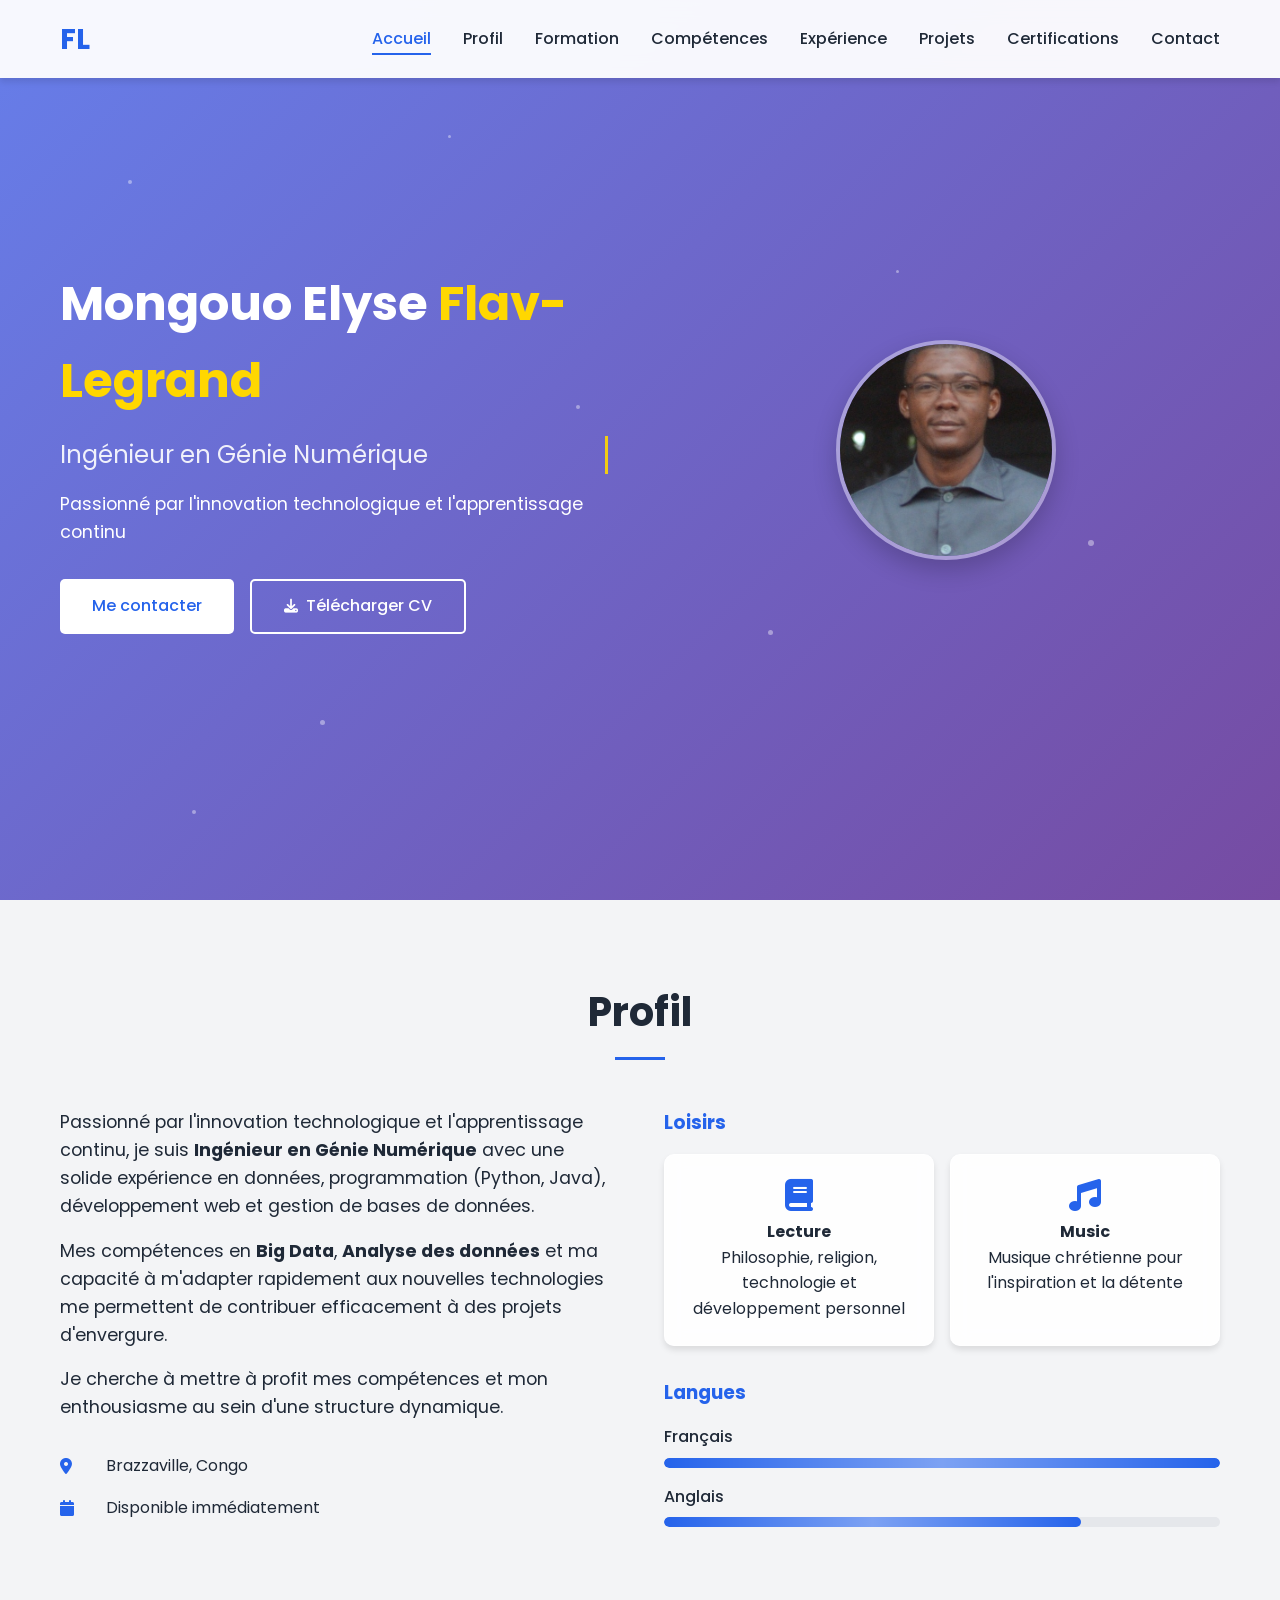
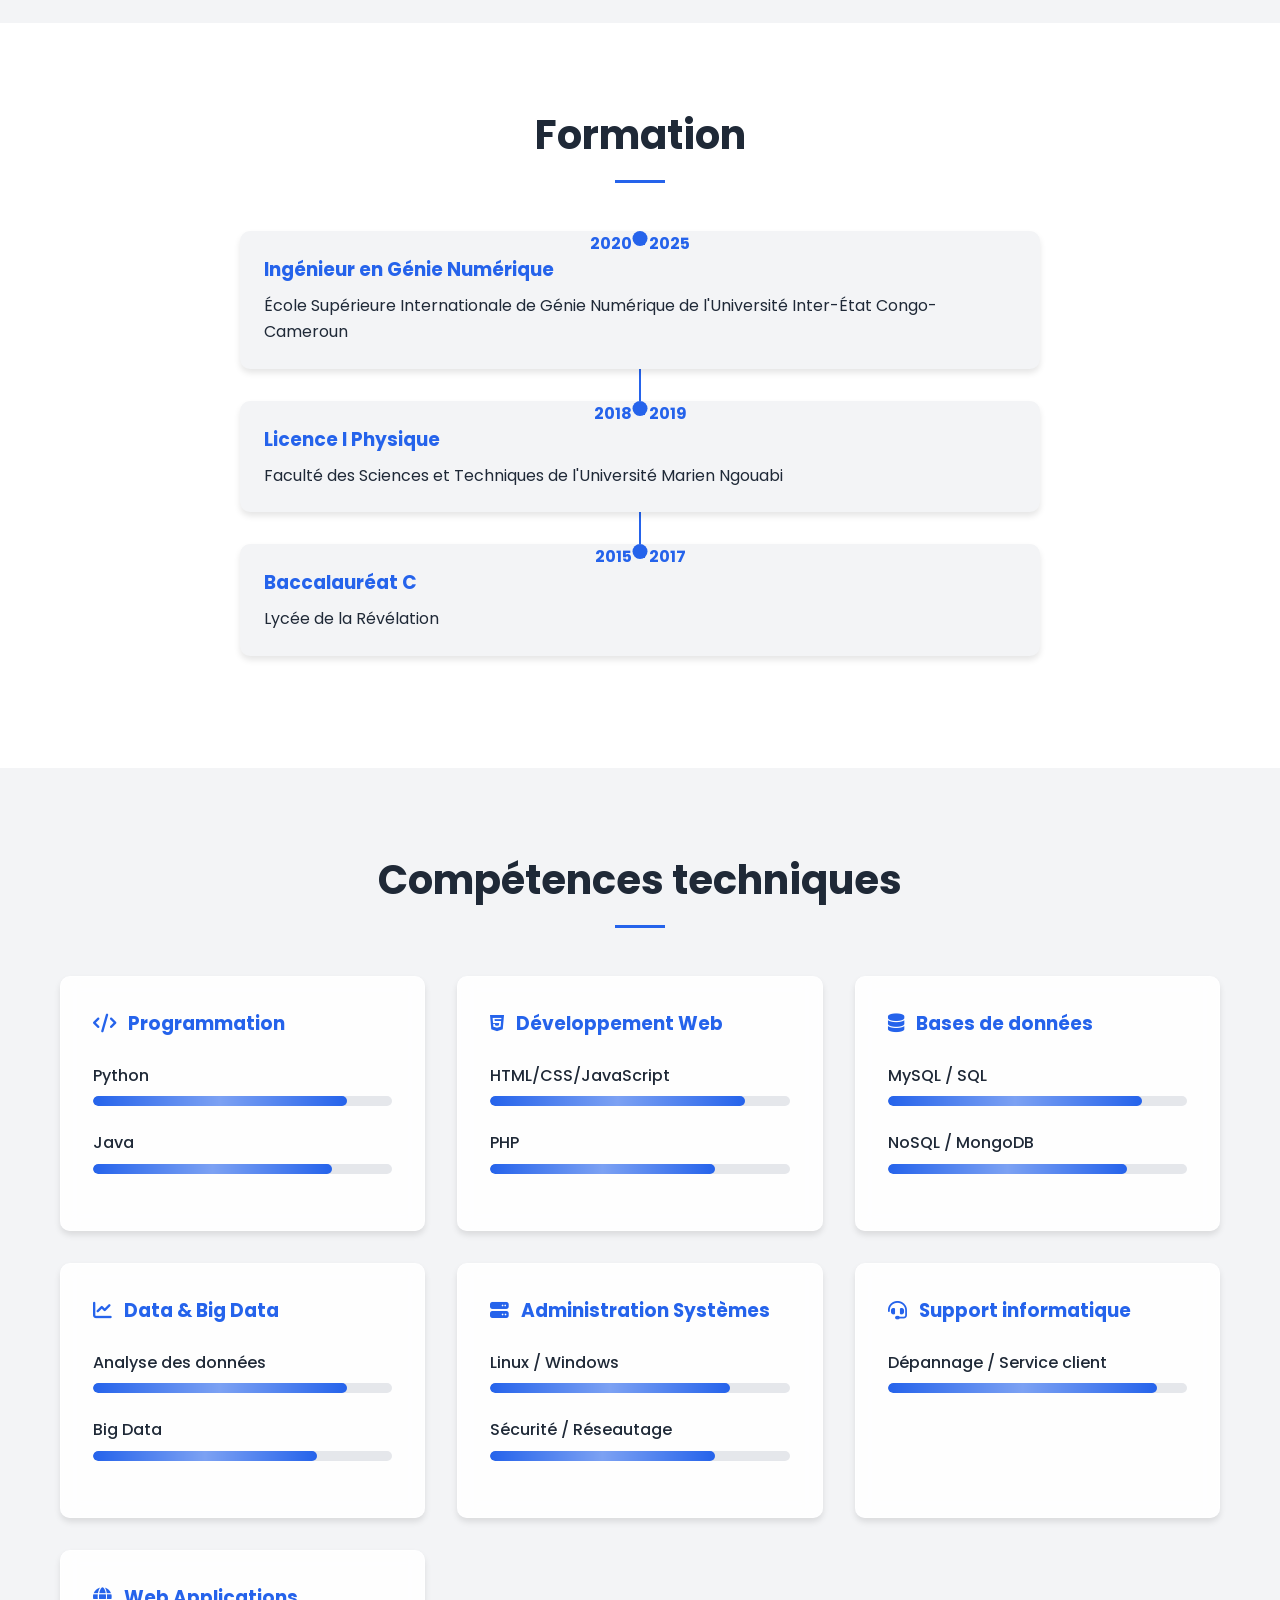
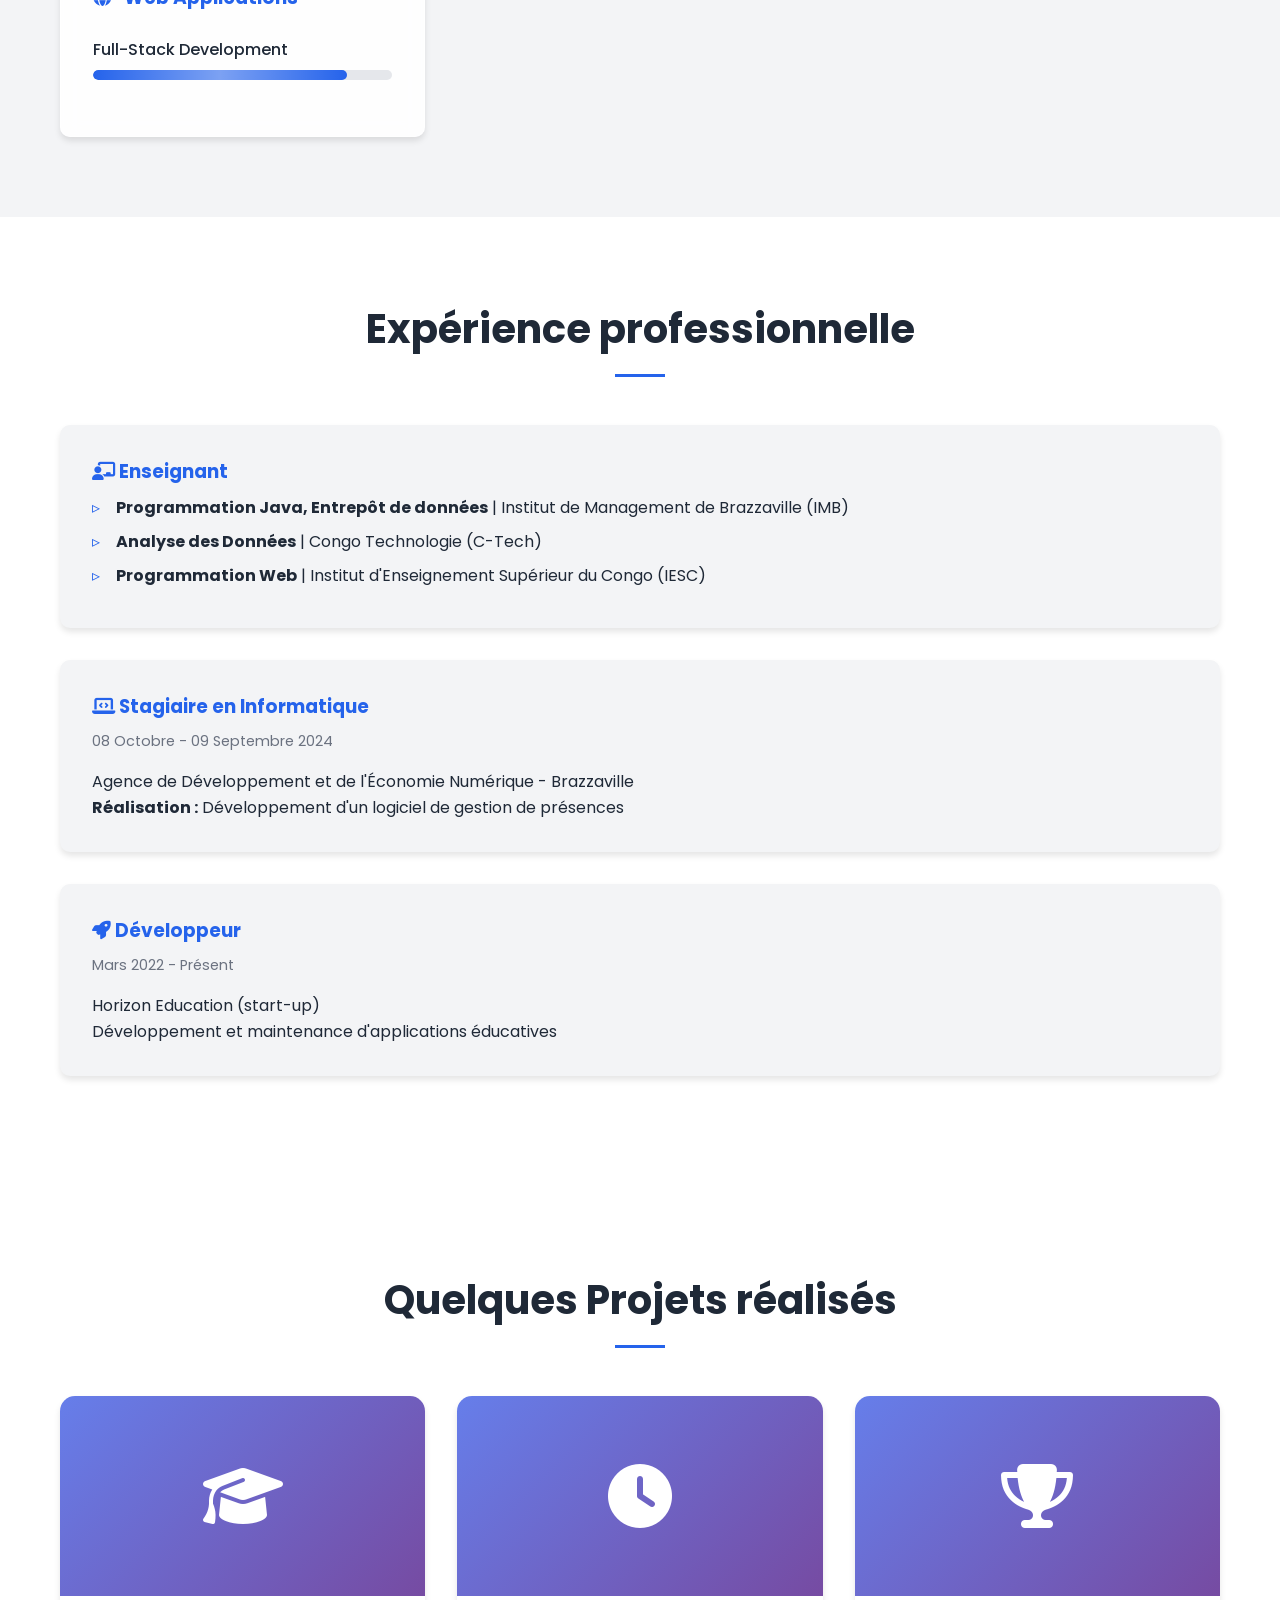
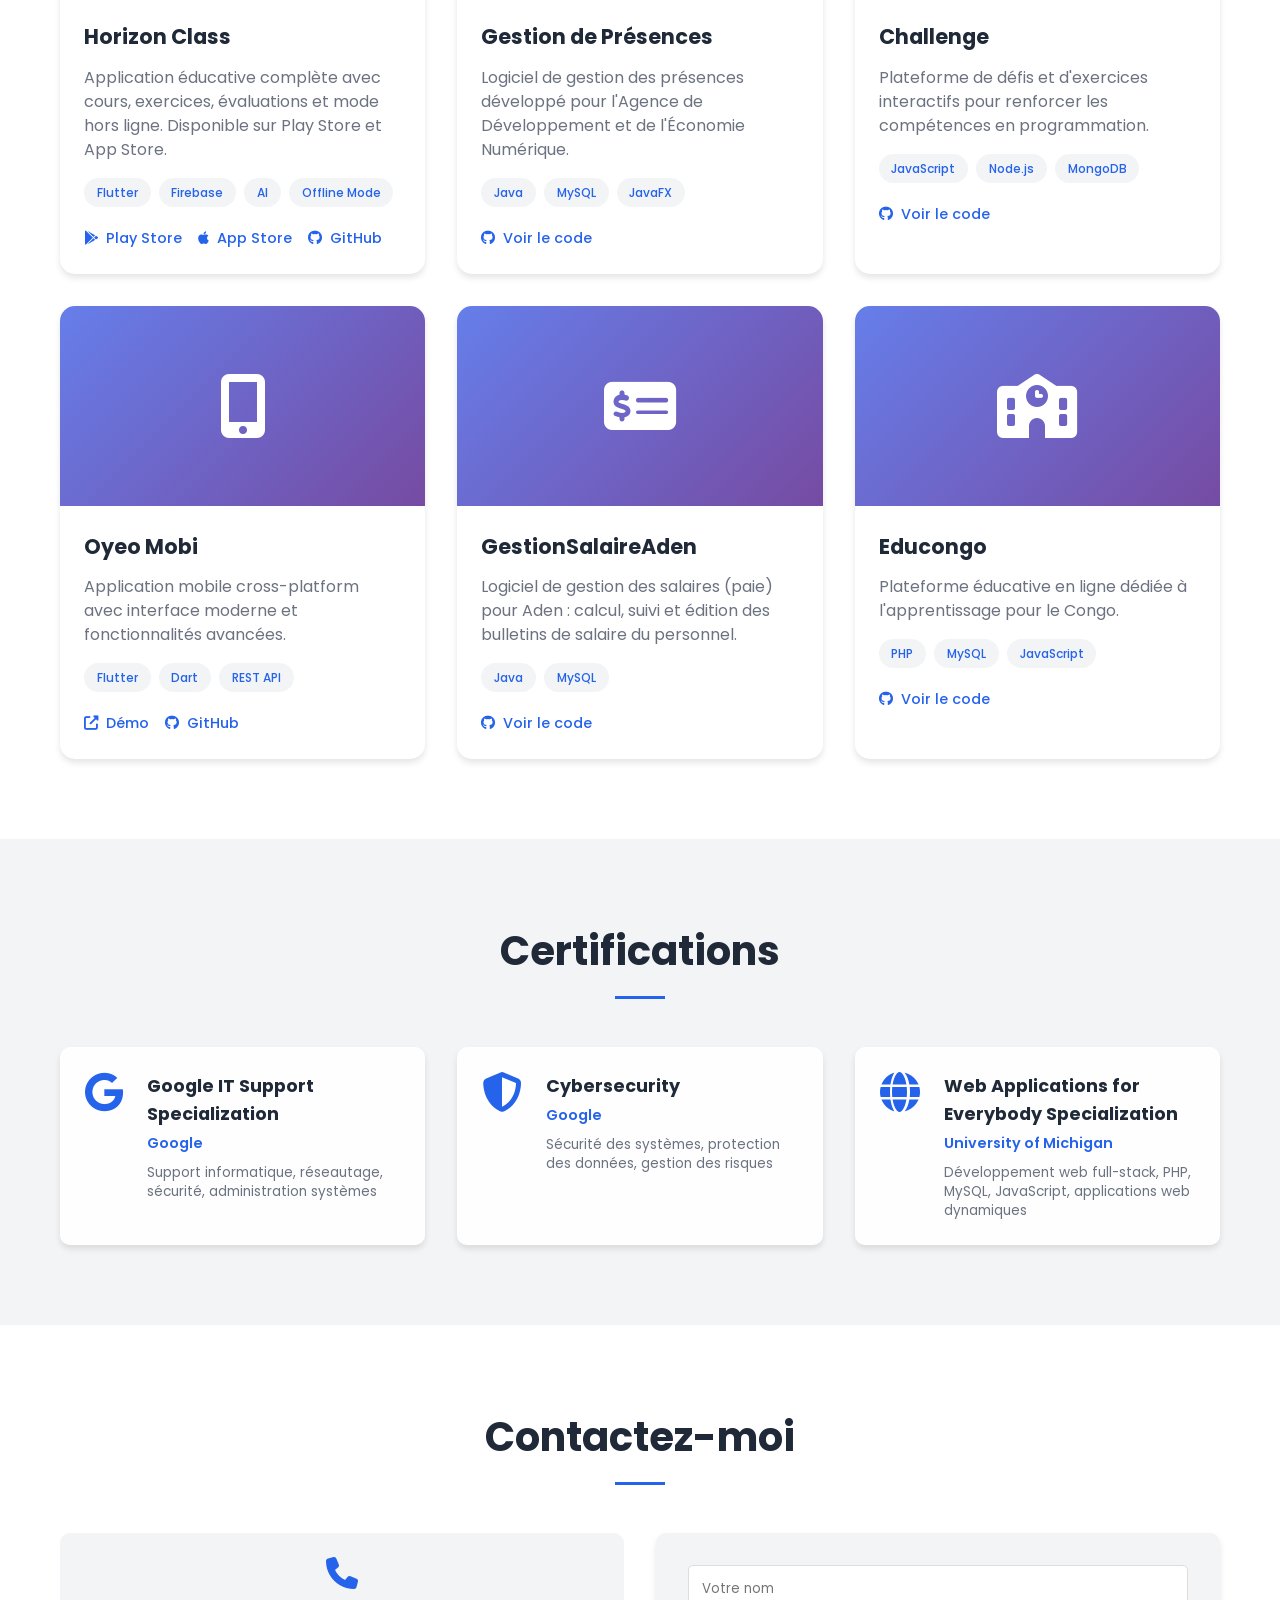
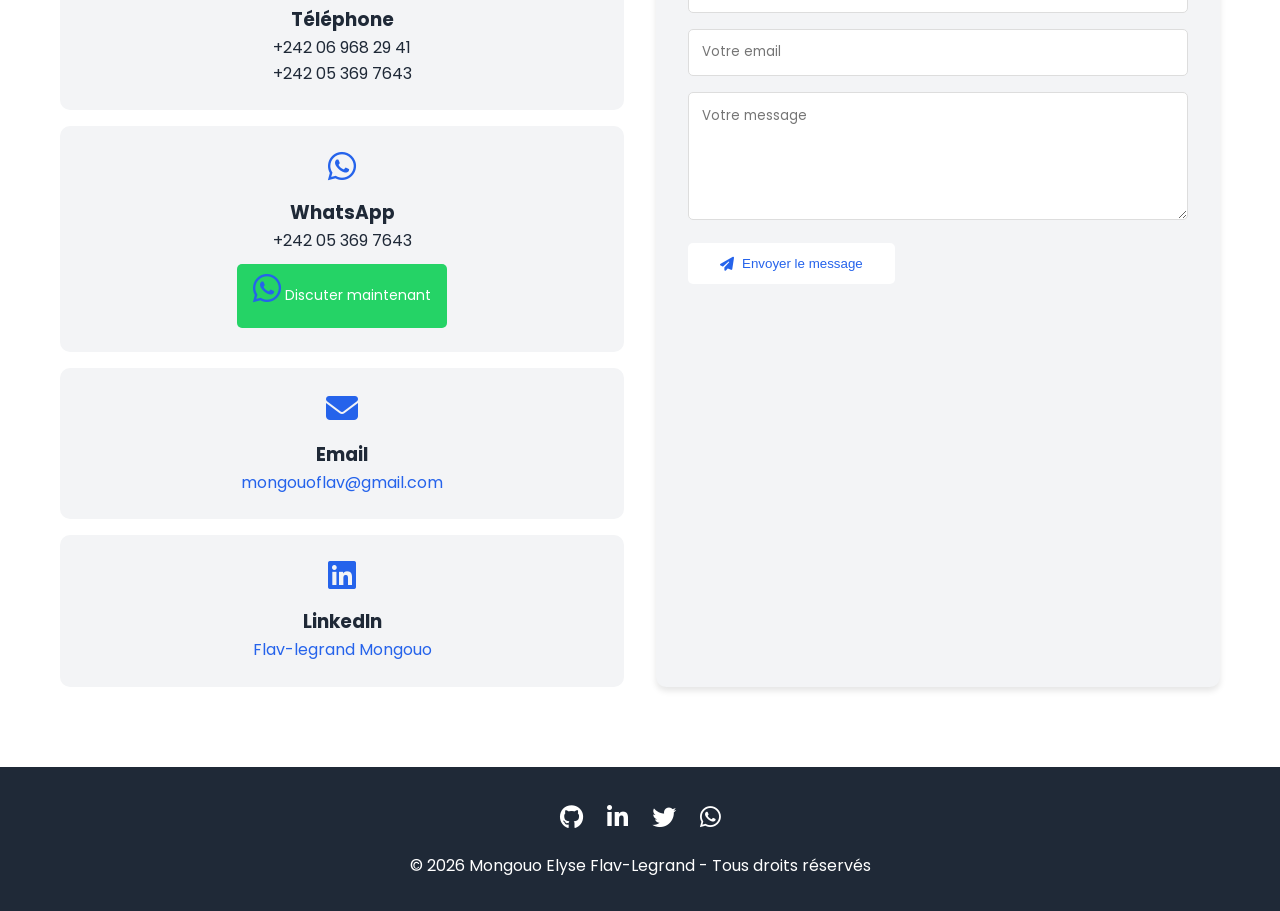
==== commit e46c5f43: "Add projects to portfolio with images or links (6aa8586dc1889dd304c6adee)" ====
--- a/index.html
+++ b/index.html
@@ -395,7 +395,42 @@
                 </div>
             </div>
 
-
+            <!-- Projet 5: GestionSalaireAden -->
+            <div class="projet-card">
+                <div class="projet-image">
+                    <i class="fas fa-money-check-dollar"></i>
+                </div>
+                <div class="projet-content">
+                    <h3>GestionSalaireAden</h3>
+                    <p>Logiciel de gestion des salaires (paie) pour Aden : calcul, suivi et édition des bulletins de salaire du personnel.</p>
+                    <div class="projet-tech">
+                        <span>Java</span>
+                        <span>MySQL</span>
+                    </div>
+                    <div class="projet-links">
+                        <a href="https://github.com/Flav-legrand/Projets/tree/master/GestionSalaireAden" target="_blank" class="projet-link"><i class="fab fa-github"></i> Voir le code</a>
+                    </div>
+                </div>
+            </div>
+
+            <!-- Projet 6: Educongo -->
+            <div class="projet-card">
+                <div class="projet-image">
+                    <i class="fas fa-school"></i>
+                </div>
+                <div class="projet-content">
+                    <h3>Educongo</h3>
+                    <p>Plateforme éducative en ligne dédiée à l'apprentissage pour le Congo.</p>
+                    <div class="projet-tech">
+                        <span>PHP</span>
+                        <span>MySQL</span>
+                        <span>JavaScript</span>
+                    </div>
+                    <div class="projet-links">
+                        <a href="https://github.com/Flav-legrand/Educongo" target="_blank" class="projet-link"><i class="fab fa-github"></i> Voir le code</a>
+                    </div>
+                </div>
+            </div>
 
         </div>
     </div>
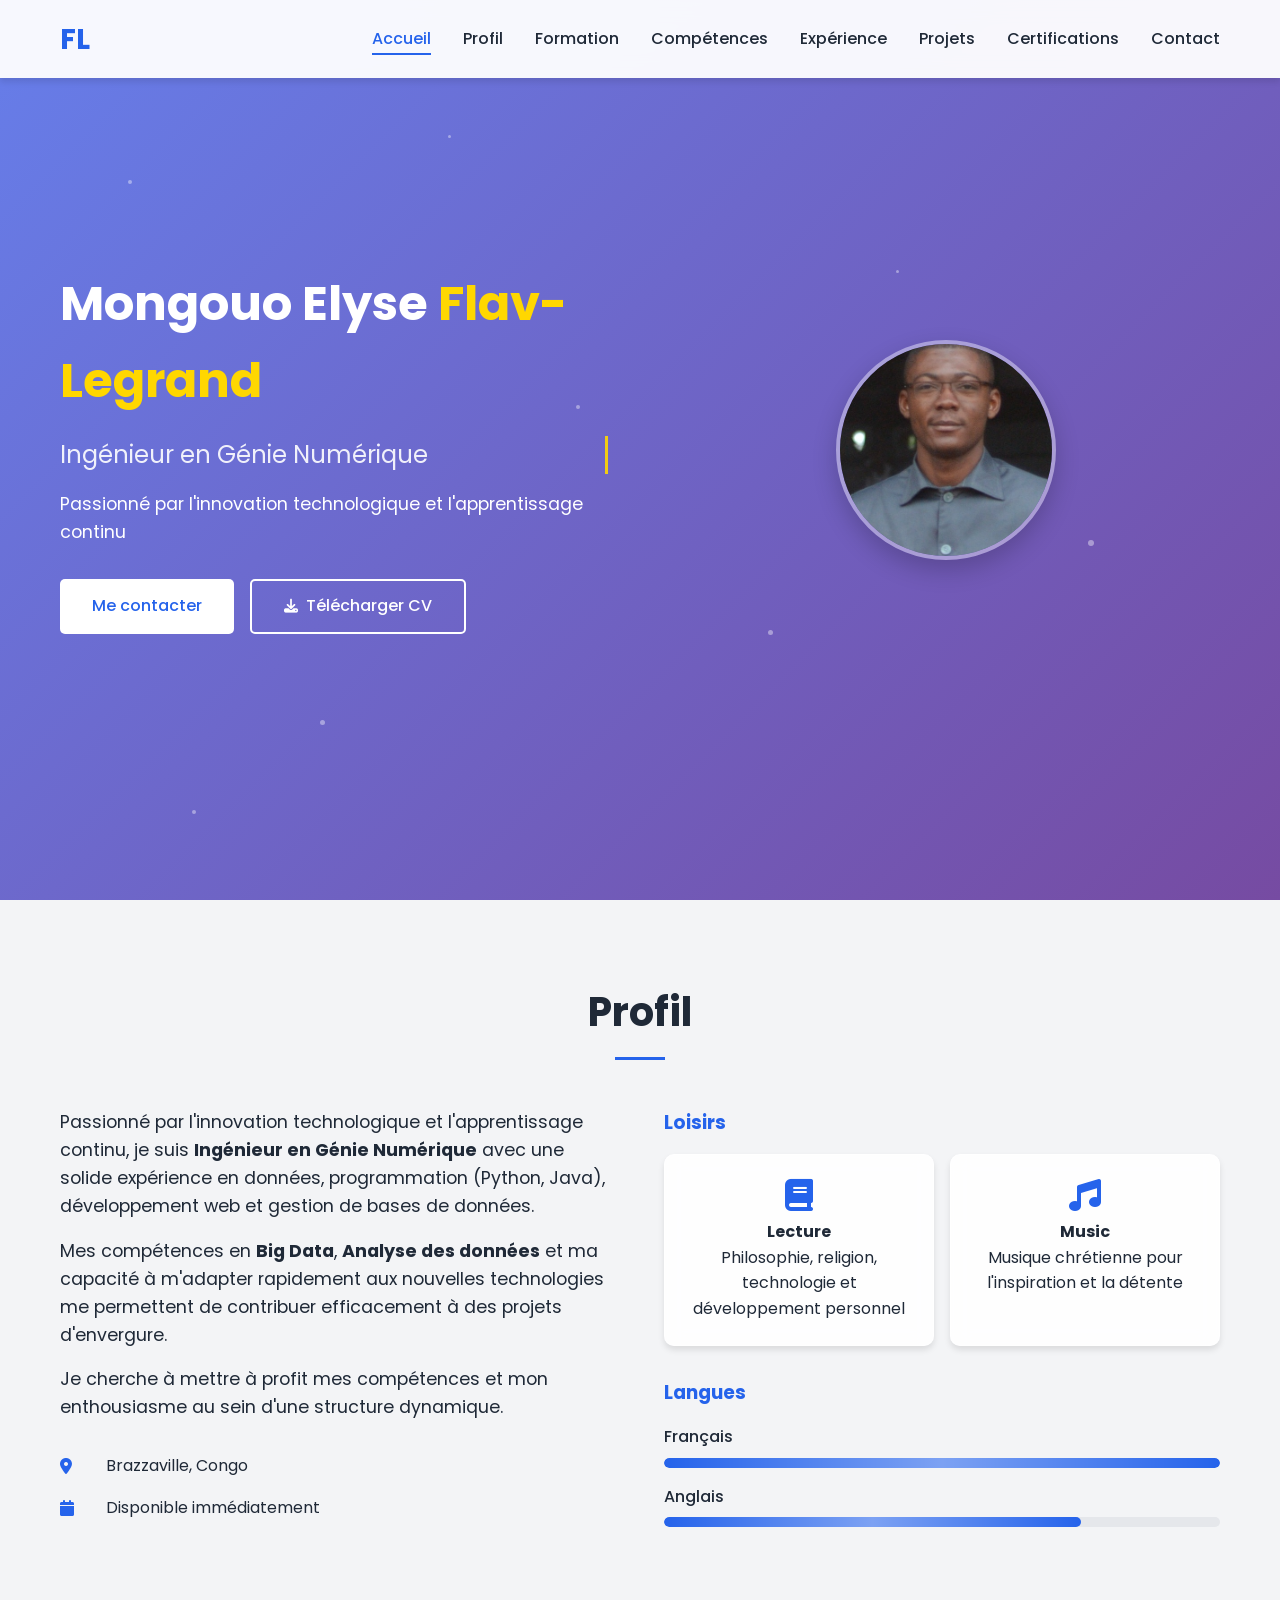
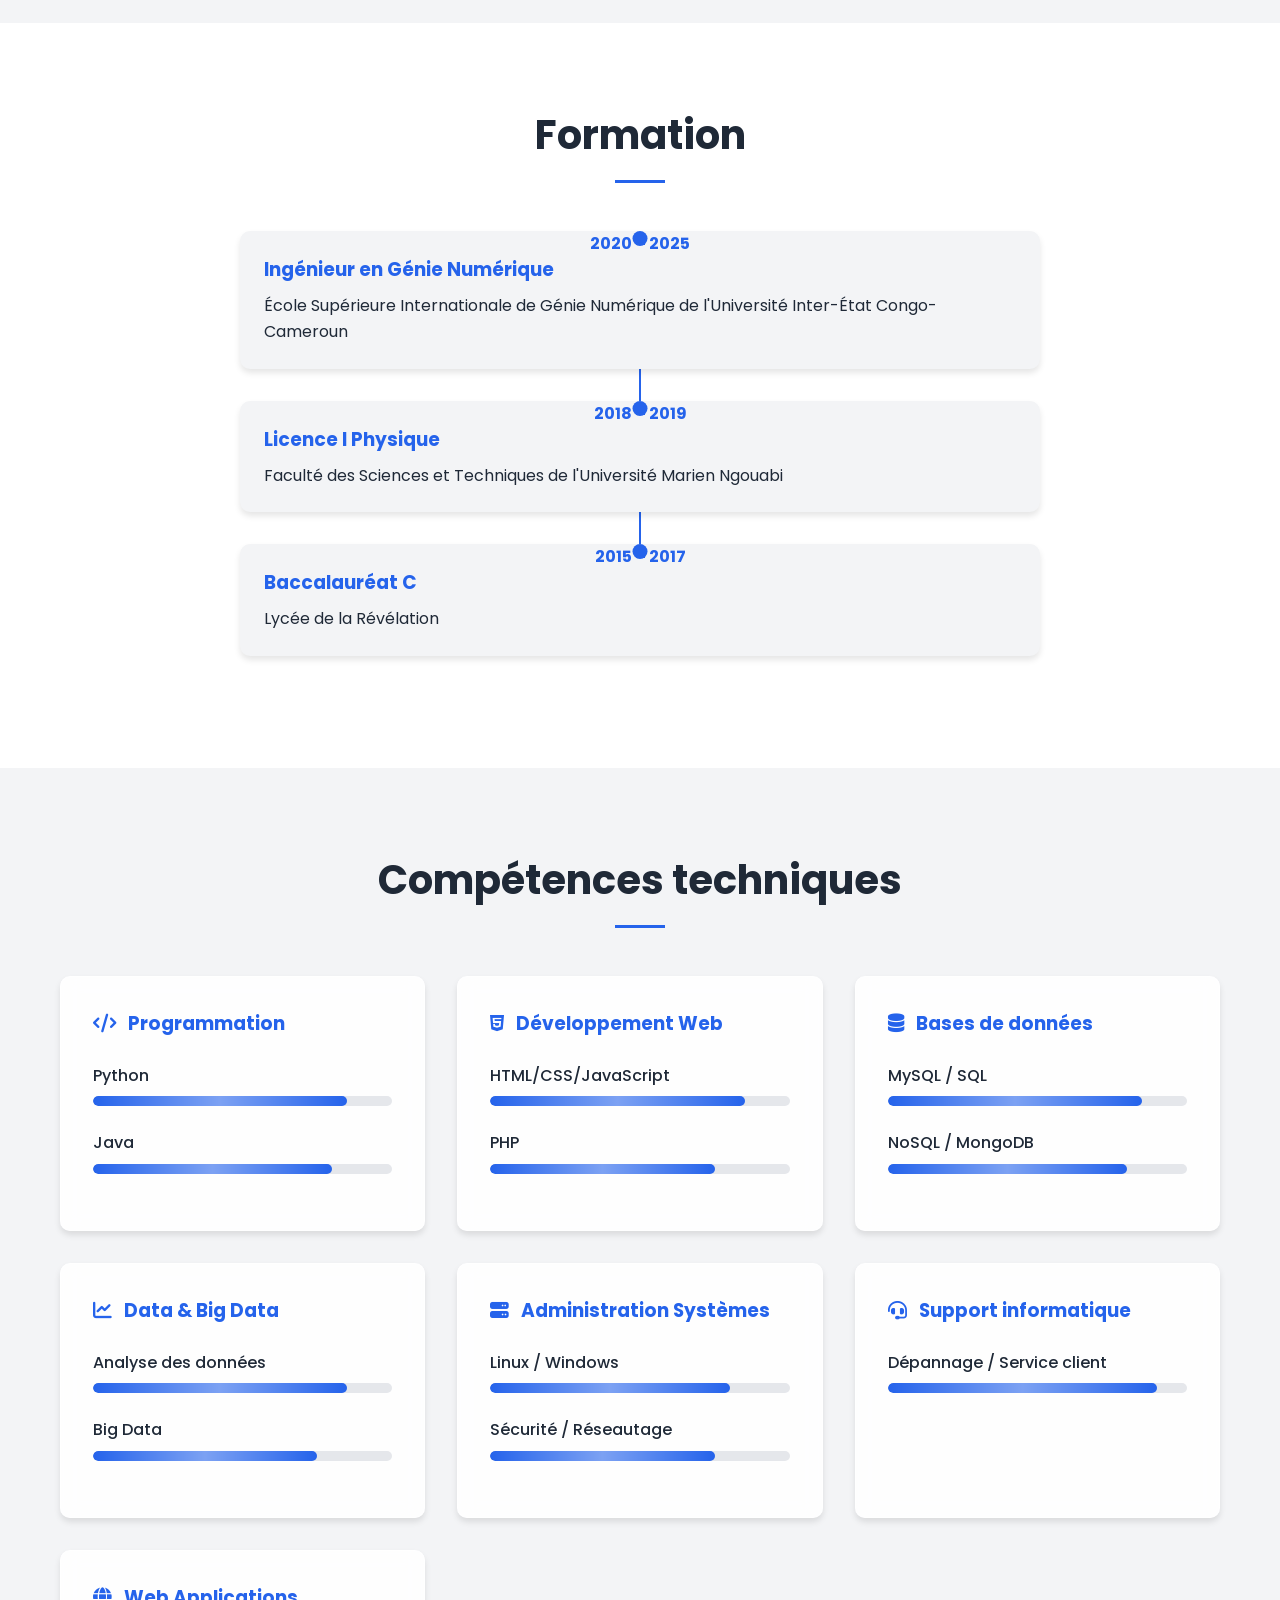
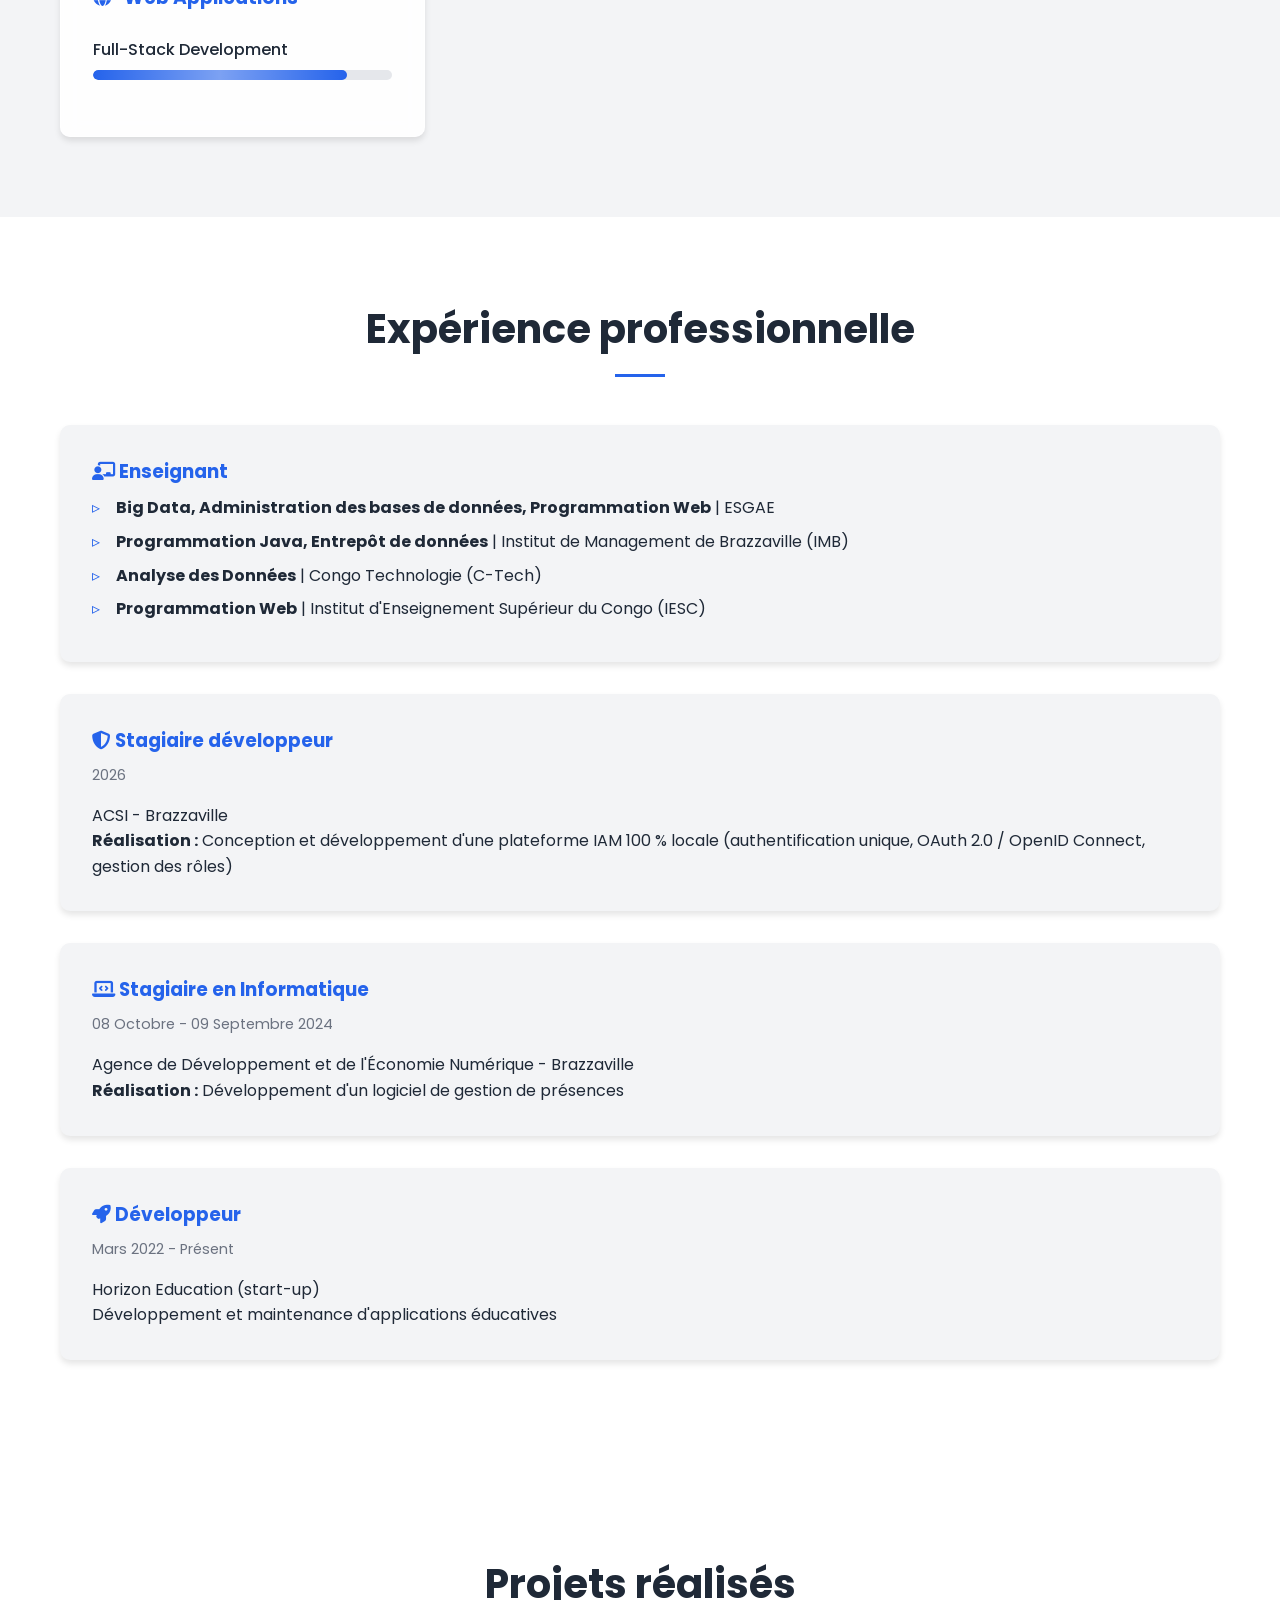
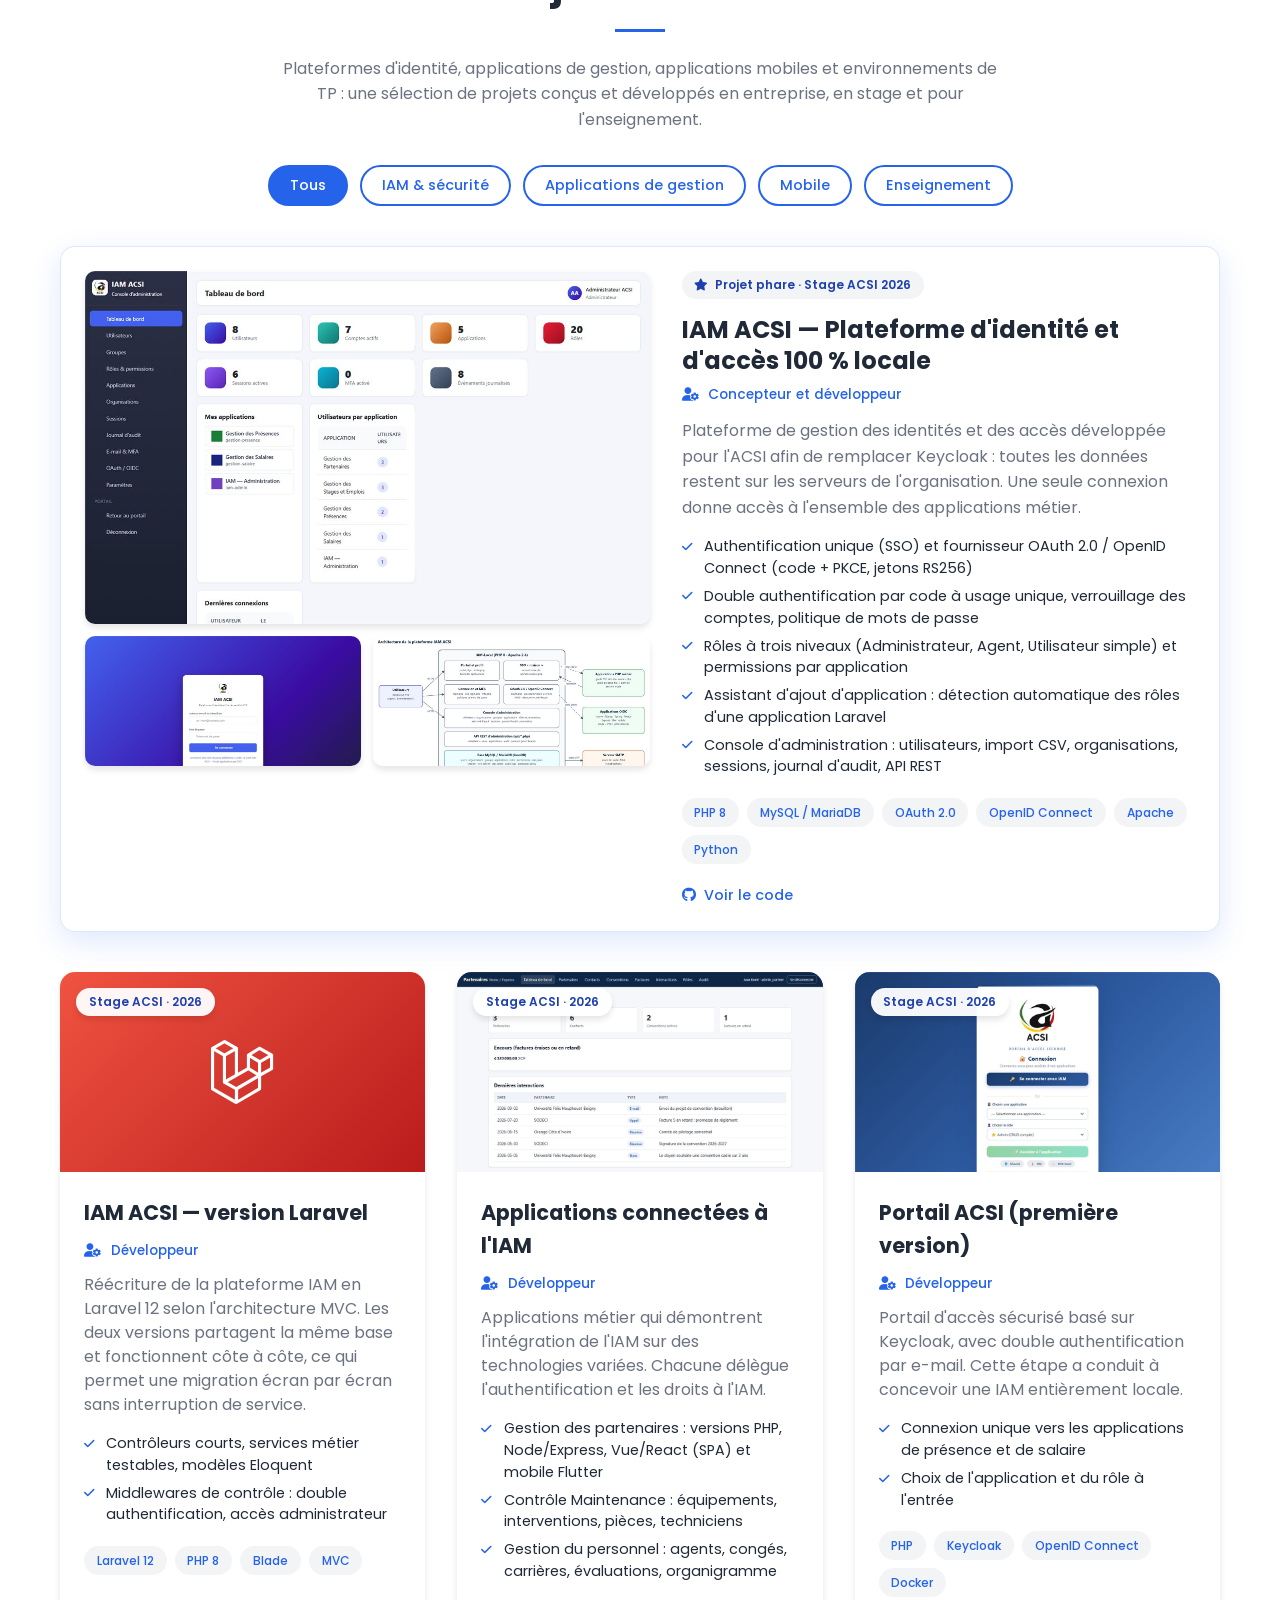
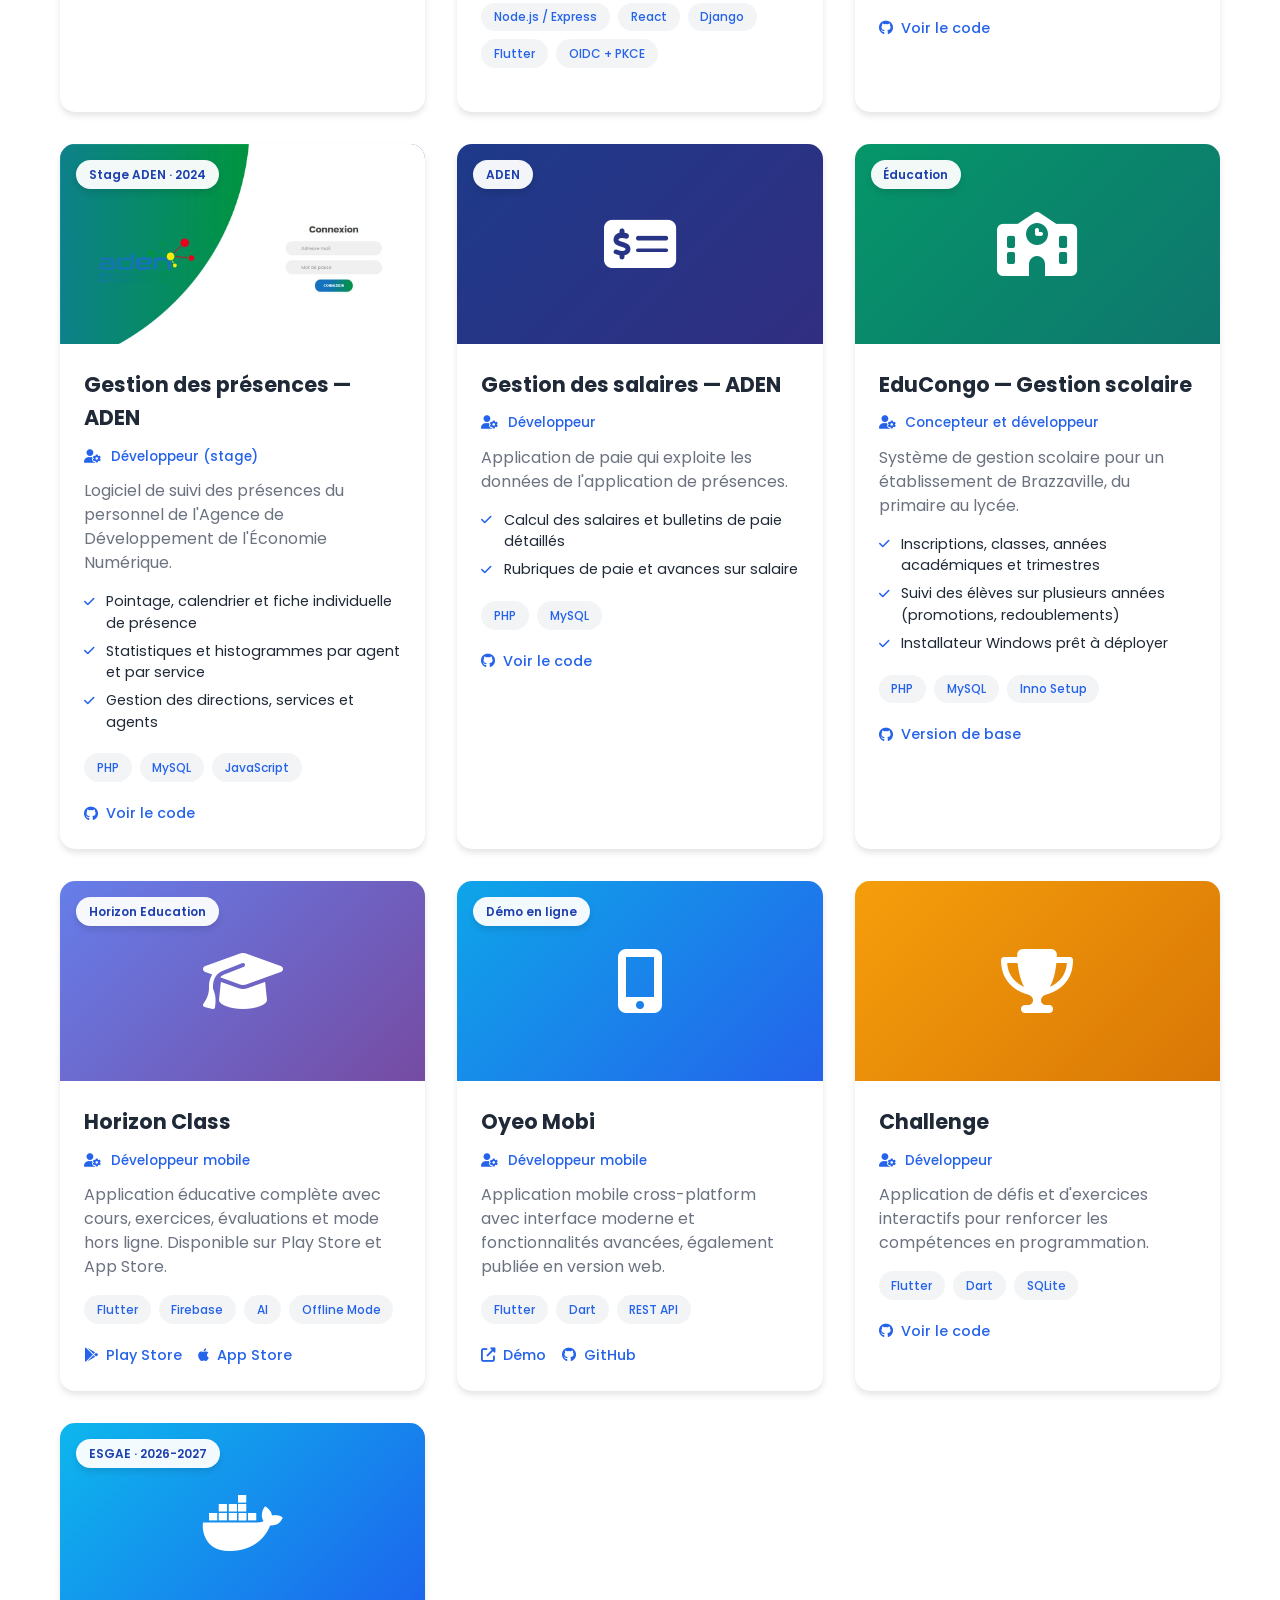
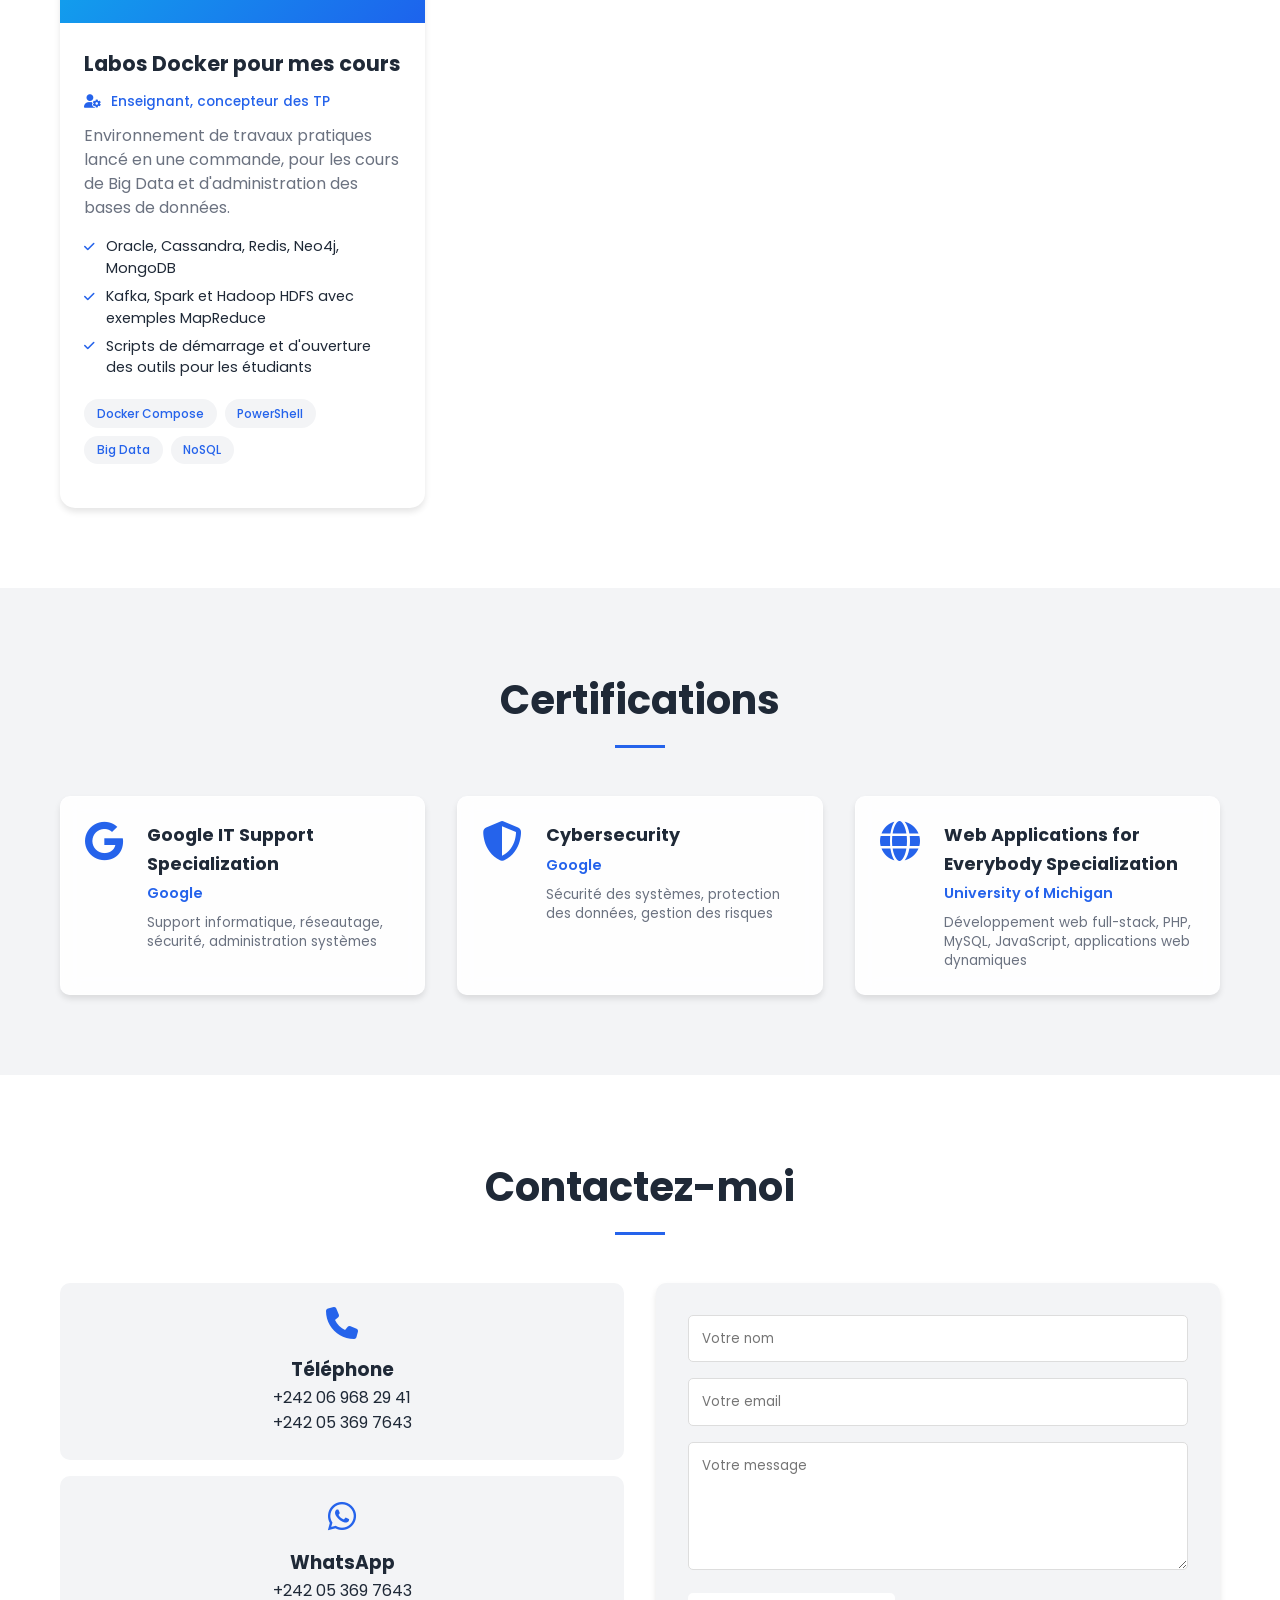
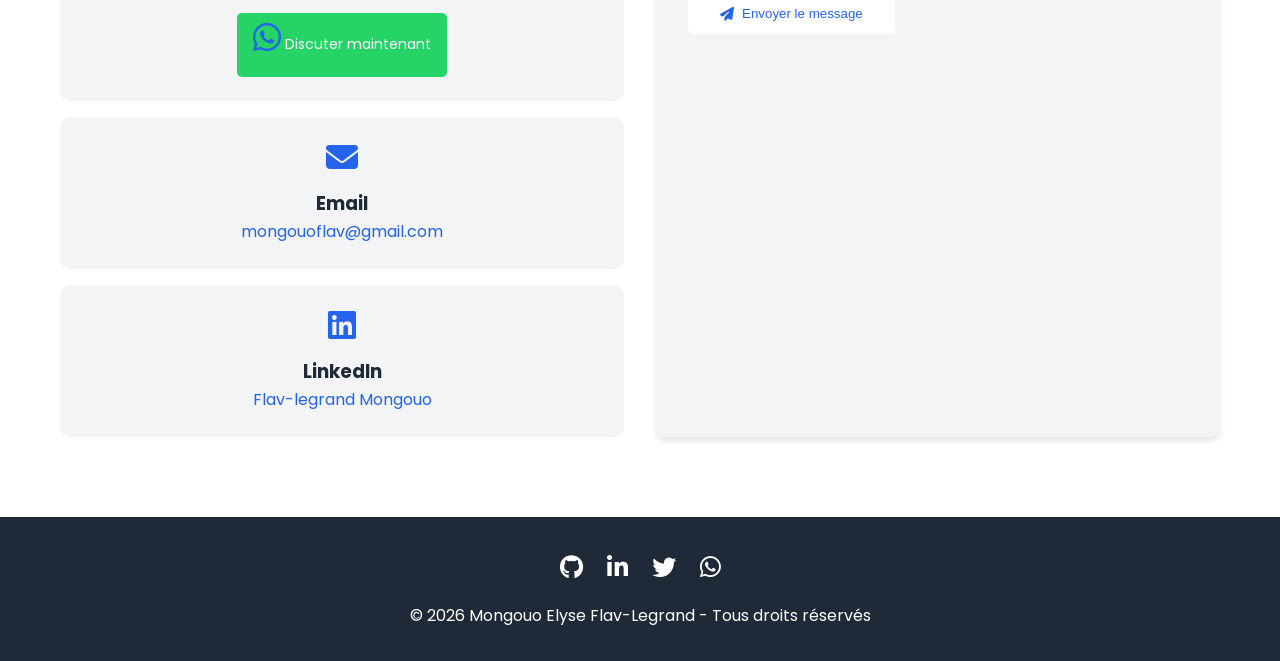
==== commit 43c8d277: "Portfolio : section Projets complète avec captures, filtres et visionneuse - Projet phare IAM ACSI (" ====
--- a/index.html
+++ b/index.html
@@ -5,7 +5,7 @@
     <meta charset="UTF-8">
     <meta name="viewport" content="width=device-width, initial-scale=1.0">
     <meta name="description" content="Portfolio de Mongouo Elyse Flav-Legrand - Ingénieur en Génie Numérique">
-    <meta name="keywords" content="Ingénieur, Génie Numérique, Python, Java, Big Data, MongoDB, Portfolio, Projets">
+    <meta name="keywords" content="Ingénieur, Génie Numérique, Python, Java, Big Data, MongoDB, PHP, Laravel, Flutter, IAM, SSO, OpenID Connect, Portfolio, Projets">
     <meta name="author" content="Mongouo Elyse Flav-Legrand">
     <title>Flav-Legrand Mongouo | Ingénieur en Génie Numérique</title>
     <link rel="stylesheet" href="css/style.css">
@@ -286,6 +286,7 @@
                 <h3><i class="fas fa-chalkboard-user"></i> Enseignant</h3>
                 <div class="experience-details">
                     <ul>
+                        <li><strong>Big Data, Administration des bases de données, Programmation Web</strong> | ESGAE</li>
                         <li><strong>Programmation Java, Entrepôt de données</strong> | Institut de Management de
                             Brazzaville (IMB)</li>
                         <li><strong>Analyse des Données</strong> | Congo Technologie (C-Tech)</li>
@@ -295,6 +296,14 @@
             </div>
 
             <div class="experience-card">
+                <h3><i class="fas fa-shield-halved"></i> Stagiaire développeur</h3>
+                <p class="experience-date">2026</p>
+                <p>ACSI - Brazzaville</p>
+                <p><strong>Réalisation :</strong> Conception et développement d'une plateforme IAM 100 % locale
+                    (authentification unique, OAuth 2.0 / OpenID Connect, gestion des rôles)</p>
+            </div>
+
+            <div class="experience-card">
                 <h3><i class="fas fa-laptop-code"></i> Stagiaire en Informatique</h3>
                 <p class="experience-date">08 Octobre - 09 Septembre 2024</p>
                 <p>Agence de Développement et de l'Économie Numérique - Brazzaville</p>
@@ -312,16 +321,222 @@
 
 <section id="projets" class="projets">
     <div class="container">
-        <h2 class="section-title">Quelques Projets réalisés</h2>
+        <h2 class="section-title">Projets réalisés</h2>
+        <p class="projets-intro">
+            Plateformes d'identité, applications de gestion, applications mobiles et environnements de TP :
+            une sélection de projets conçus et développés en entreprise, en stage et pour l'enseignement.
+        </p>
+
+        <div class="projets-filtres" role="group" aria-label="Filtrer les projets">
+            <button class="filtre-btn active" data-filtre="tous">Tous</button>
+            <button class="filtre-btn" data-filtre="iam">IAM &amp; sécurité</button>
+            <button class="filtre-btn" data-filtre="gestion">Applications de gestion</button>
+            <button class="filtre-btn" data-filtre="mobile">Mobile</button>
+            <button class="filtre-btn" data-filtre="enseignement">Enseignement</button>
+        </div>
+
+        <!-- Projet phare : IAM ACSI -->
+        <article class="projet-vedette" data-categories="iam">
+            <div class="vedette-galerie">
+                <figure class="vedette-principale">
+                    <img src="assets/images/projets/iam-tableau-de-bord.jpg" alt="Console d'administration de l'IAM ACSI : tableau de bord" loading="lazy" data-lightbox>
+                </figure>
+                <div class="vedette-miniatures">
+                    <img src="assets/images/projets/iam-connexion.jpg" alt="Page de connexion de l'IAM ACSI" loading="lazy" data-lightbox>
+                    <img src="assets/images/projets/iam-architecture.jpg" alt="Architecture de la plateforme IAM ACSI" loading="lazy" data-lightbox>
+                </div>
+            </div>
+            <div class="vedette-contenu">
+                <span class="projet-badge"><i class="fas fa-star"></i> Projet phare · Stage ACSI 2026</span>
+                <h3>IAM ACSI — Plateforme d'identité et d'accès 100 % locale</h3>
+                <p class="projet-role"><i class="fas fa-user-gear"></i> Concepteur et développeur</p>
+                <p>
+                    Plateforme de gestion des identités et des accès développée pour l'ACSI afin de remplacer Keycloak :
+                    toutes les données restent sur les serveurs de l'organisation. Une seule connexion donne accès à
+                    l'ensemble des applications métier.
+                </p>
+                <ul class="projet-fonctions">
+                    <li>Authentification unique (SSO) et fournisseur OAuth 2.0 / OpenID Connect (code + PKCE, jetons RS256)</li>
+                    <li>Double authentification par code à usage unique, verrouillage des comptes, politique de mots de passe</li>
+                    <li>Rôles à trois niveaux (Administrateur, Agent, Utilisateur simple) et permissions par application</li>
+                    <li>Assistant d'ajout d'application : détection automatique des rôles d'une application Laravel</li>
+                    <li>Console d'administration : utilisateurs, import CSV, organisations, sessions, journal d'audit, API REST</li>
+                </ul>
+                <div class="projet-tech">
+                    <span>PHP 8</span>
+                    <span>MySQL / MariaDB</span>
+                    <span>OAuth 2.0</span>
+                    <span>OpenID Connect</span>
+                    <span>Apache</span>
+                    <span>Python</span>
+                </div>
+                <div class="projet-links">
+                    <a href="https://github.com/Flav-legrand/acsi" target="_blank" rel="noopener" class="projet-link"><i class="fab fa-github"></i> Voir le code</a>
+                </div>
+            </div>
+        </article>
+
         <div class="projets-grid">
-            
-            <!-- Projet 1: Horizon Class -->
-            <div class="projet-card">
+
+            <!-- IAM ACSI version Laravel -->
+            <div class="projet-card" data-categories="iam">
+                <div class="projet-image projet-image--laravel">
+                    <i class="fab fa-laravel"></i>
+                    <span class="projet-badge">Stage ACSI · 2026</span>
+                </div>
+                <div class="projet-content">
+                    <h3>IAM ACSI — version Laravel</h3>
+                    <p class="projet-role"><i class="fas fa-user-gear"></i> Développeur</p>
+                    <p>Réécriture de la plateforme IAM en Laravel 12 selon l'architecture MVC. Les deux versions partagent la même base et fonctionnent côte à côte, ce qui permet une migration écran par écran sans interruption de service.</p>
+                    <ul class="projet-fonctions">
+                        <li>Contrôleurs courts, services métier testables, modèles Eloquent</li>
+                        <li>Middlewares de contrôle : double authentification, accès administrateur</li>
+                    </ul>
+                    <div class="projet-tech">
+                        <span>Laravel 12</span>
+                        <span>PHP 8</span>
+                        <span>Blade</span>
+                        <span>MVC</span>
+                    </div>
+                </div>
+            </div>
+
+            <!-- Applications intégrées à l'IAM -->
+            <div class="projet-card" data-categories="iam gestion mobile">
+                <div class="projet-image">
+                    <img src="assets/images/projets/partenaires-express.jpg" alt="Application Gestion des partenaires connectée à l'IAM" loading="lazy" data-lightbox>
+                    <span class="projet-badge">Stage ACSI · 2026</span>
+                </div>
+                <div class="projet-content">
+                    <h3>Applications connectées à l'IAM</h3>
+                    <p class="projet-role"><i class="fas fa-user-gear"></i> Développeur</p>
+                    <p>Applications métier qui démontrent l'intégration de l'IAM sur des technologies variées. Chacune délègue l'authentification et les droits à l'IAM.</p>
+                    <ul class="projet-fonctions">
+                        <li>Gestion des partenaires : versions PHP, Node/Express, Vue/React (SPA) et mobile Flutter</li>
+                        <li>Contrôle Maintenance : équipements, interventions, pièces, techniciens</li>
+                        <li>Gestion du personnel : agents, congés, carrières, évaluations, organigramme</li>
+                    </ul>
+                    <div class="projet-tech">
+                        <span>Node.js / Express</span>
+                        <span>React</span>
+                        <span>Django</span>
+                        <span>Flutter</span>
+                        <span>OIDC + PKCE</span>
+                    </div>
+                </div>
+            </div>
+
+            <!-- Portail ACSI v1 -->
+            <div class="projet-card" data-categories="iam">
+                <div class="projet-image">
+                    <img src="assets/images/projets/portail-acsi-v1.jpg" alt="Portail d'accès sécurisé ACSI, première version" loading="lazy" data-lightbox>
+                    <span class="projet-badge">Stage ACSI · 2026</span>
+                </div>
+                <div class="projet-content">
+                    <h3>Portail ACSI (première version)</h3>
+                    <p class="projet-role"><i class="fas fa-user-gear"></i> Développeur</p>
+                    <p>Portail d'accès sécurisé basé sur Keycloak, avec double authentification par e-mail. Cette étape a conduit à concevoir une IAM entièrement locale.</p>
+                    <ul class="projet-fonctions">
+                        <li>Connexion unique vers les applications de présence et de salaire</li>
+                        <li>Choix de l'application et du rôle à l'entrée</li>
+                    </ul>
+                    <div class="projet-tech">
+                        <span>PHP</span>
+                        <span>Keycloak</span>
+                        <span>OpenID Connect</span>
+                        <span>Docker</span>
+                    </div>
+                    <div class="projet-links">
+                        <a href="https://github.com/Flav-legrand/PORTAIL_ACSI_3" target="_blank" rel="noopener" class="projet-link"><i class="fab fa-github"></i> Voir le code</a>
+                    </div>
+                </div>
+            </div>
+
+            <!-- Gestion des présences ADEN -->
+            <div class="projet-card" data-categories="gestion">
+                <div class="projet-image">
+                    <img src="assets/images/projets/presences-aden.jpg" alt="Page de connexion de l'application Gestion des présences de l'ADEN" loading="lazy" data-lightbox>
+                    <span class="projet-badge">Stage ADEN · 2024</span>
+                </div>
+                <div class="projet-content">
+                    <h3>Gestion des présences — ADEN</h3>
+                    <p class="projet-role"><i class="fas fa-user-gear"></i> Développeur (stage)</p>
+                    <p>Logiciel de suivi des présences du personnel de l'Agence de Développement de l'Économie Numérique.</p>
+                    <ul class="projet-fonctions">
+                        <li>Pointage, calendrier et fiche individuelle de présence</li>
+                        <li>Statistiques et histogrammes par agent et par service</li>
+                        <li>Gestion des directions, services et agents</li>
+                    </ul>
+                    <div class="projet-tech">
+                        <span>PHP</span>
+                        <span>MySQL</span>
+                        <span>JavaScript</span>
+                    </div>
+                    <div class="projet-links">
+                        <a href="https://github.com/Flav-legrand/-iam-aden" target="_blank" rel="noopener" class="projet-link"><i class="fab fa-github"></i> Voir le code</a>
+                    </div>
+                </div>
+            </div>
+
+            <!-- Gestion des salaires ADEN -->
+            <div class="projet-card" data-categories="gestion">
+                <div class="projet-image projet-image--salaire">
+                    <i class="fas fa-money-check-dollar"></i>
+                    <span class="projet-badge">ADEN</span>
+                </div>
+                <div class="projet-content">
+                    <h3>Gestion des salaires — ADEN</h3>
+                    <p class="projet-role"><i class="fas fa-user-gear"></i> Développeur</p>
+                    <p>Application de paie qui exploite les données de l'application de présences.</p>
+                    <ul class="projet-fonctions">
+                        <li>Calcul des salaires et bulletins de paie détaillés</li>
+                        <li>Rubriques de paie et avances sur salaire</li>
+                    </ul>
+                    <div class="projet-tech">
+                        <span>PHP</span>
+                        <span>MySQL</span>
+                    </div>
+                    <div class="projet-links">
+                        <a href="https://github.com/Flav-legrand/-iam-aden" target="_blank" rel="noopener" class="projet-link"><i class="fab fa-github"></i> Voir le code</a>
+                    </div>
+                </div>
+            </div>
+
+            <!-- EduCongo -->
+            <div class="projet-card" data-categories="gestion">
+                <div class="projet-image projet-image--educongo">
+                    <i class="fas fa-school"></i>
+                    <span class="projet-badge">Éducation</span>
+                </div>
+                <div class="projet-content">
+                    <h3>EduCongo — Gestion scolaire</h3>
+                    <p class="projet-role"><i class="fas fa-user-gear"></i> Concepteur et développeur</p>
+                    <p>Système de gestion scolaire pour un établissement de Brazzaville, du primaire au lycée.</p>
+                    <ul class="projet-fonctions">
+                        <li>Inscriptions, classes, années académiques et trimestres</li>
+                        <li>Suivi des élèves sur plusieurs années (promotions, redoublements)</li>
+                        <li>Installateur Windows prêt à déployer</li>
+                    </ul>
+                    <div class="projet-tech">
+                        <span>PHP</span>
+                        <span>MySQL</span>
+                        <span>Inno Setup</span>
+                    </div>
+                    <div class="projet-links">
+                        <a href="https://github.com/Flav-legrand/Gestion-Scolaire" target="_blank" rel="noopener" class="projet-link"><i class="fab fa-github"></i> Version de base</a>
+                    </div>
+                </div>
+            </div>
+
+            <!-- Horizon Class -->
+            <div class="projet-card" data-categories="mobile">
                 <div class="projet-image">
                     <i class="fas fa-graduation-cap"></i>
+                    <span class="projet-badge">Horizon Education</span>
                 </div>
                 <div class="projet-content">
                     <h3>Horizon Class</h3>
+                    <p class="projet-role"><i class="fas fa-user-gear"></i> Développeur mobile</p>
                     <p>Application éducative complète avec cours, exercices, évaluations et mode hors ligne. Disponible sur Play Store et App Store.</p>
                     <div class="projet-tech">
                         <span>Flutter</span>
@@ -330,109 +545,86 @@
                         <span>Offline Mode</span>
                     </div>
                     <div class="projet-links">
-                        <a href="https://play.google.com/store/apps/details?id=com.horizoneducation.horizonclass" target="_blank" class="projet-link"><i class="fab fa-google-play"></i> Play Store</a>
-                        <a href="https://apps.apple.com/cg/app/horizon-class/id6754470109" target="_blank" class="projet-link"><i class="fab fa-apple"></i> App Store</a>
-                        <a href="https://github.com/Flav-legrand/Oyeo" target="_blank" class="projet-link"><i class="fab fa-github"></i> GitHub</a>
-                    </div>
-                </div>
-            </div>
-
-            <!-- Projet 2: Gestion de Présences -->
-            <div class="projet-card">
-                <div class="projet-image">
-                    <i class="fas fa-clock"></i>
-                </div>
-                <div class="projet-content">
-                    <h3>Gestion de Présences</h3>
-                    <p>Logiciel de gestion des présences développé pour l'Agence de Développement et de l'Économie Numérique.</p>
-                    <div class="projet-tech">
-                        <span>Java</span>
-                        <span>MySQL</span>
-                        <span>JavaFX</span>
-                    </div>
-                    <div class="projet-links">
-                        <a href="https://github.com/Flav-legrand/Gestion-de-Presences.git" target="_blank" class="projet-link"><i class="fab fa-github"></i> Voir le code</a>
-                    </div>
-                </div>
-            </div>
-
-            <!-- Projet 3: Challenge -->
-            <div class="projet-card">
-                <div class="projet-image">
-                    <i class="fas fa-trophy"></i>
-                </div>
-                <div class="projet-content">
-                    <h3>Challenge</h3>
-                    <p>Plateforme de défis et d'exercices interactifs pour renforcer les compétences en programmation.</p>
-                    <div class="projet-tech">
-                        <span>JavaScript</span>
-                        <span>Node.js</span>
-                        <span>MongoDB</span>
-                    </div>
-                    <div class="projet-links">
-                        <a href="https://github.com/Flav-legrand/challenge.git" target="_blank" class="projet-link"><i class="fab fa-github"></i> Voir le code</a>
-                    </div>
-                </div>
-            </div>
-
-            <!-- Projet 4: Oyeo Mobi -->
-            <div class="projet-card">
-                <div class="projet-image">
+                        <a href="https://play.google.com/store/apps/details?id=com.horizoneducation.horizonclass" target="_blank" rel="noopener" class="projet-link"><i class="fab fa-google-play"></i> Play Store</a>
+                        <a href="https://apps.apple.com/cg/app/horizon-class/id6754470109" target="_blank" rel="noopener" class="projet-link"><i class="fab fa-apple"></i> App Store</a>
+                    </div>
+                </div>
+            </div>
+
+            <!-- Oyeo Mobi -->
+            <div class="projet-card" data-categories="mobile">
+                <div class="projet-image projet-image--oyeo">
                     <i class="fas fa-mobile-alt"></i>
+                    <span class="projet-badge">Démo en ligne</span>
                 </div>
                 <div class="projet-content">
                     <h3>Oyeo Mobi</h3>
-                    <p>Application mobile cross-platform avec interface moderne et fonctionnalités avancées.</p>
+                    <p class="projet-role"><i class="fas fa-user-gear"></i> Développeur mobile</p>
+                    <p>Application mobile cross-platform avec interface moderne et fonctionnalités avancées, également publiée en version web.</p>
                     <div class="projet-tech">
                         <span>Flutter</span>
                         <span>Dart</span>
                         <span>REST API</span>
                     </div>
                     <div class="projet-links">
-                        <a href="https://flav-legrand.github.io/Oyeo/" target="_blank" class="projet-link"><i class="fas fa-external-link-alt"></i> Démo</a>
-                        <a href="https://github.com/Flav-legrand/Oyeo_Mobi" target="_blank" class="projet-link"><i class="fab fa-github"></i> GitHub</a>
-                    </div>
-                </div>
-            </div>
-
-            <!-- Projet 5: GestionSalaireAden -->
-            <div class="projet-card">
-                <div class="projet-image">
-                    <i class="fas fa-money-check-dollar"></i>
-                </div>
-                <div class="projet-content">
-                    <h3>GestionSalaireAden</h3>
-                    <p>Logiciel de gestion des salaires (paie) pour Aden : calcul, suivi et édition des bulletins de salaire du personnel.</p>
-                    <div class="projet-tech">
-                        <span>Java</span>
-                        <span>MySQL</span>
+                        <a href="https://flav-legrand.github.io/Oyeo/" target="_blank" rel="noopener" class="projet-link"><i class="fas fa-external-link-alt"></i> Démo</a>
+                        <a href="https://github.com/Flav-legrand/Oyeo" target="_blank" rel="noopener" class="projet-link"><i class="fab fa-github"></i> GitHub</a>
+                    </div>
+                </div>
+            </div>
+
+            <!-- Challenge -->
+            <div class="projet-card" data-categories="mobile">
+                <div class="projet-image projet-image--challenge">
+                    <i class="fas fa-trophy"></i>
+                </div>
+                <div class="projet-content">
+                    <h3>Challenge</h3>
+                    <p class="projet-role"><i class="fas fa-user-gear"></i> Développeur</p>
+                    <p>Application de défis et d'exercices interactifs pour renforcer les compétences en programmation.</p>
+                    <div class="projet-tech">
+                        <span>Flutter</span>
+                        <span>Dart</span>
+                        <span>SQLite</span>
                     </div>
                     <div class="projet-links">
-                        <a href="https://github.com/Flav-legrand/Projets/tree/master/GestionSalaireAden" target="_blank" class="projet-link"><i class="fab fa-github"></i> Voir le code</a>
-                    </div>
-                </div>
-            </div>
-
-            <!-- Projet 6: Educongo -->
-            <div class="projet-card">
-                <div class="projet-image">
-                    <i class="fas fa-school"></i>
-                </div>
-                <div class="projet-content">
-                    <h3>Educongo</h3>
-                    <p>Plateforme éducative en ligne dédiée à l'apprentissage pour le Congo.</p>
-                    <div class="projet-tech">
-                        <span>PHP</span>
-                        <span>MySQL</span>
-                        <span>JavaScript</span>
-                    </div>
-                    <div class="projet-links">
-                        <a href="https://github.com/Flav-legrand/Educongo" target="_blank" class="projet-link"><i class="fab fa-github"></i> Voir le code</a>
-                    </div>
-                </div>
-            </div>
-
-        </div>
+                        <a href="https://github.com/Flav-legrand/challenge" target="_blank" rel="noopener" class="projet-link"><i class="fab fa-github"></i> Voir le code</a>
+                    </div>
+                </div>
+            </div>
+
+            <!-- Labos Docker ESGAE -->
+            <div class="projet-card" data-categories="enseignement">
+                <div class="projet-image projet-image--labos">
+                    <i class="fab fa-docker"></i>
+                    <span class="projet-badge">ESGAE · 2026-2027</span>
+                </div>
+                <div class="projet-content">
+                    <h3>Labos Docker pour mes cours</h3>
+                    <p class="projet-role"><i class="fas fa-user-gear"></i> Enseignant, concepteur des TP</p>
+                    <p>Environnement de travaux pratiques lancé en une commande, pour les cours de Big Data et d'administration des bases de données.</p>
+                    <ul class="projet-fonctions">
+                        <li>Oracle, Cassandra, Redis, Neo4j, MongoDB</li>
+                        <li>Kafka, Spark et Hadoop HDFS avec exemples MapReduce</li>
+                        <li>Scripts de démarrage et d'ouverture des outils pour les étudiants</li>
+                    </ul>
+                    <div class="projet-tech">
+                        <span>Docker Compose</span>
+                        <span>PowerShell</span>
+                        <span>Big Data</span>
+                        <span>NoSQL</span>
+                    </div>
+                </div>
+            </div>
+
+        </div>
+    </div>
+
+    <!-- Visionneuse des captures -->
+    <div class="lightbox" id="lightbox" aria-hidden="true">
+        <button class="lightbox-fermer" aria-label="Fermer"><i class="fas fa-times"></i></button>
+        <img src="" alt="">
+        <p class="lightbox-legende"></p>
     </div>
 </section>
 
--- a/css/style.css
+++ b/css/style.css
@@ -628,7 +628,7 @@
 
 .projets-grid {
     display: grid;
-    grid-template-columns: repeat(auto-fit, minmax(350px, 1fr));
+    grid-template-columns: repeat(auto-fill, minmax(min(350px, 100%), 1fr));
     gap: 2rem;
 }
 
@@ -726,6 +726,232 @@
 .projet-link:hover {
     color: var(--secondary-color);
     gap: 0.75rem;
+}
+
+.projets-intro {
+    max-width: 720px;
+    margin: -1.5rem auto 2rem;
+    text-align: center;
+    color: var(--gray);
+}
+
+/* Filtres des projets */
+.projets-filtres {
+    display: flex;
+    flex-wrap: wrap;
+    justify-content: center;
+    gap: 0.75rem;
+    margin-bottom: 2.5rem;
+}
+
+.filtre-btn {
+    font-family: inherit;
+    font-size: 0.9rem;
+    font-weight: 500;
+    padding: 0.5rem 1.25rem;
+    border: 2px solid var(--primary-color);
+    border-radius: 50px;
+    background: var(--white);
+    color: var(--primary-color);
+    cursor: pointer;
+    transition: var(--transition);
+}
+
+.filtre-btn:hover,
+.filtre-btn.active {
+    background: var(--primary-color);
+    color: var(--white);
+}
+
+.projet-cache {
+    display: none !important;
+}
+
+/* Badge de contexte (stage, entreprise...) */
+.projet-image {
+    position: relative;
+}
+
+.projet-badge {
+    display: inline-flex;
+    align-items: center;
+    gap: 0.4rem;
+    background: rgba(255, 255, 255, 0.95);
+    color: var(--secondary-color);
+    font-size: 0.75rem;
+    font-weight: 600;
+    padding: 0.3rem 0.8rem;
+    border-radius: 20px;
+    box-shadow: var(--shadow);
+}
+
+.projet-image .projet-badge {
+    position: absolute;
+    top: 1rem;
+    left: 1rem;
+}
+
+.projet-image img[data-lightbox] {
+    cursor: zoom-in;
+    object-position: top;
+}
+
+.projet-role {
+    font-size: 0.85rem;
+    font-weight: 500;
+    color: var(--primary-color) !important;
+    margin-bottom: 0.75rem !important;
+}
+
+.projet-role i {
+    margin-right: 0.35rem;
+}
+
+.projet-fonctions {
+    list-style: none;
+    margin-bottom: 1.25rem;
+}
+
+.projet-fonctions li {
+    position: relative;
+    padding-left: 1.4rem;
+    margin-bottom: 0.4rem;
+    font-size: 0.9rem;
+    color: var(--dark-color);
+    line-height: 1.5;
+}
+
+.projet-fonctions li::before {
+    content: "\f00c";
+    font-family: "Font Awesome 6 Free";
+    font-weight: 900;
+    position: absolute;
+    left: 0;
+    top: 0.1rem;
+    font-size: 0.75rem;
+    color: var(--primary-color);
+}
+
+/* Variantes de couleur des visuels sans capture */
+.projet-image--laravel { background: linear-gradient(135deg, #f05340 0%, #b91c1c 100%); }
+.projet-image--salaire { background: linear-gradient(135deg, #1e3a8a 0%, #312e81 100%); }
+.projet-image--educongo { background: linear-gradient(135deg, #059669 0%, #0f766e 100%); }
+.projet-image--oyeo { background: linear-gradient(135deg, #0ea5e9 0%, #2563eb 100%); }
+.projet-image--challenge { background: linear-gradient(135deg, #f59e0b 0%, #d97706 100%); }
+.projet-image--labos { background: linear-gradient(135deg, #0db7ed 0%, #1d63ed 100%); }
+
+/* Projet phare */
+.projet-vedette {
+    display: grid;
+    grid-template-columns: 1.1fr 1fr;
+    gap: 2rem;
+    background: var(--white);
+    border-radius: 15px;
+    box-shadow: 0 10px 30px rgba(37, 99, 235, 0.15);
+    border: 1px solid rgba(37, 99, 235, 0.15);
+    padding: 1.5rem;
+    margin-bottom: 2.5rem;
+}
+
+.vedette-galerie {
+    display: flex;
+    flex-direction: column;
+    gap: 0.75rem;
+}
+
+.vedette-principale {
+    border-radius: 10px;
+    overflow: hidden;
+    box-shadow: var(--shadow);
+}
+
+.vedette-galerie img {
+    display: block;
+    width: 100%;
+    cursor: zoom-in;
+    transition: transform 0.5s ease;
+}
+
+.vedette-miniatures {
+    display: grid;
+    grid-template-columns: 1fr 1fr;
+    gap: 0.75rem;
+}
+
+.vedette-miniatures img {
+    height: 130px;
+    object-fit: cover;
+    object-position: top;
+    border-radius: 10px;
+    box-shadow: var(--shadow);
+}
+
+.vedette-principale:hover img,
+.vedette-miniatures img:hover {
+    transform: scale(1.03);
+}
+
+.vedette-contenu h3 {
+    font-size: 1.5rem;
+    line-height: 1.3;
+    margin: 0.9rem 0 0.5rem;
+    color: var(--dark-color);
+}
+
+.vedette-contenu > p {
+    color: var(--gray);
+    margin-bottom: 1rem;
+    line-height: 1.6;
+}
+
+.vedette-contenu .projet-badge {
+    background: var(--light-color);
+    box-shadow: none;
+}
+
+/* Visionneuse */
+.lightbox {
+    position: fixed;
+    inset: 0;
+    z-index: 2000;
+    display: none;
+    flex-direction: column;
+    align-items: center;
+    justify-content: center;
+    gap: 1rem;
+    padding: 1.5rem;
+    background: rgba(17, 24, 39, 0.92);
+}
+
+.lightbox.ouverte {
+    display: flex;
+}
+
+.lightbox img {
+    max-width: 100%;
+    max-height: 80vh;
+    border-radius: 10px;
+    box-shadow: 0 20px 40px rgba(0, 0, 0, 0.4);
+}
+
+.lightbox-legende {
+    color: var(--white);
+    text-align: center;
+    font-size: 0.95rem;
+}
+
+.lightbox-fermer {
+    position: absolute;
+    top: 1rem;
+    right: 1rem;
+    width: 44px;
+    height: 44px;
+    border: none;
+    border-radius: 50%;
+    background: var(--white);
+    color: var(--dark-color);
+    font-size: 1.2rem;
+    cursor: pointer;
 }
 
 /* Certifications */
@@ -908,6 +1134,10 @@
     
     .hero-title {
         font-size: 2.5rem;
+    }
+
+    .projet-vedette {
+        grid-template-columns: 1fr;
     }
 }
 
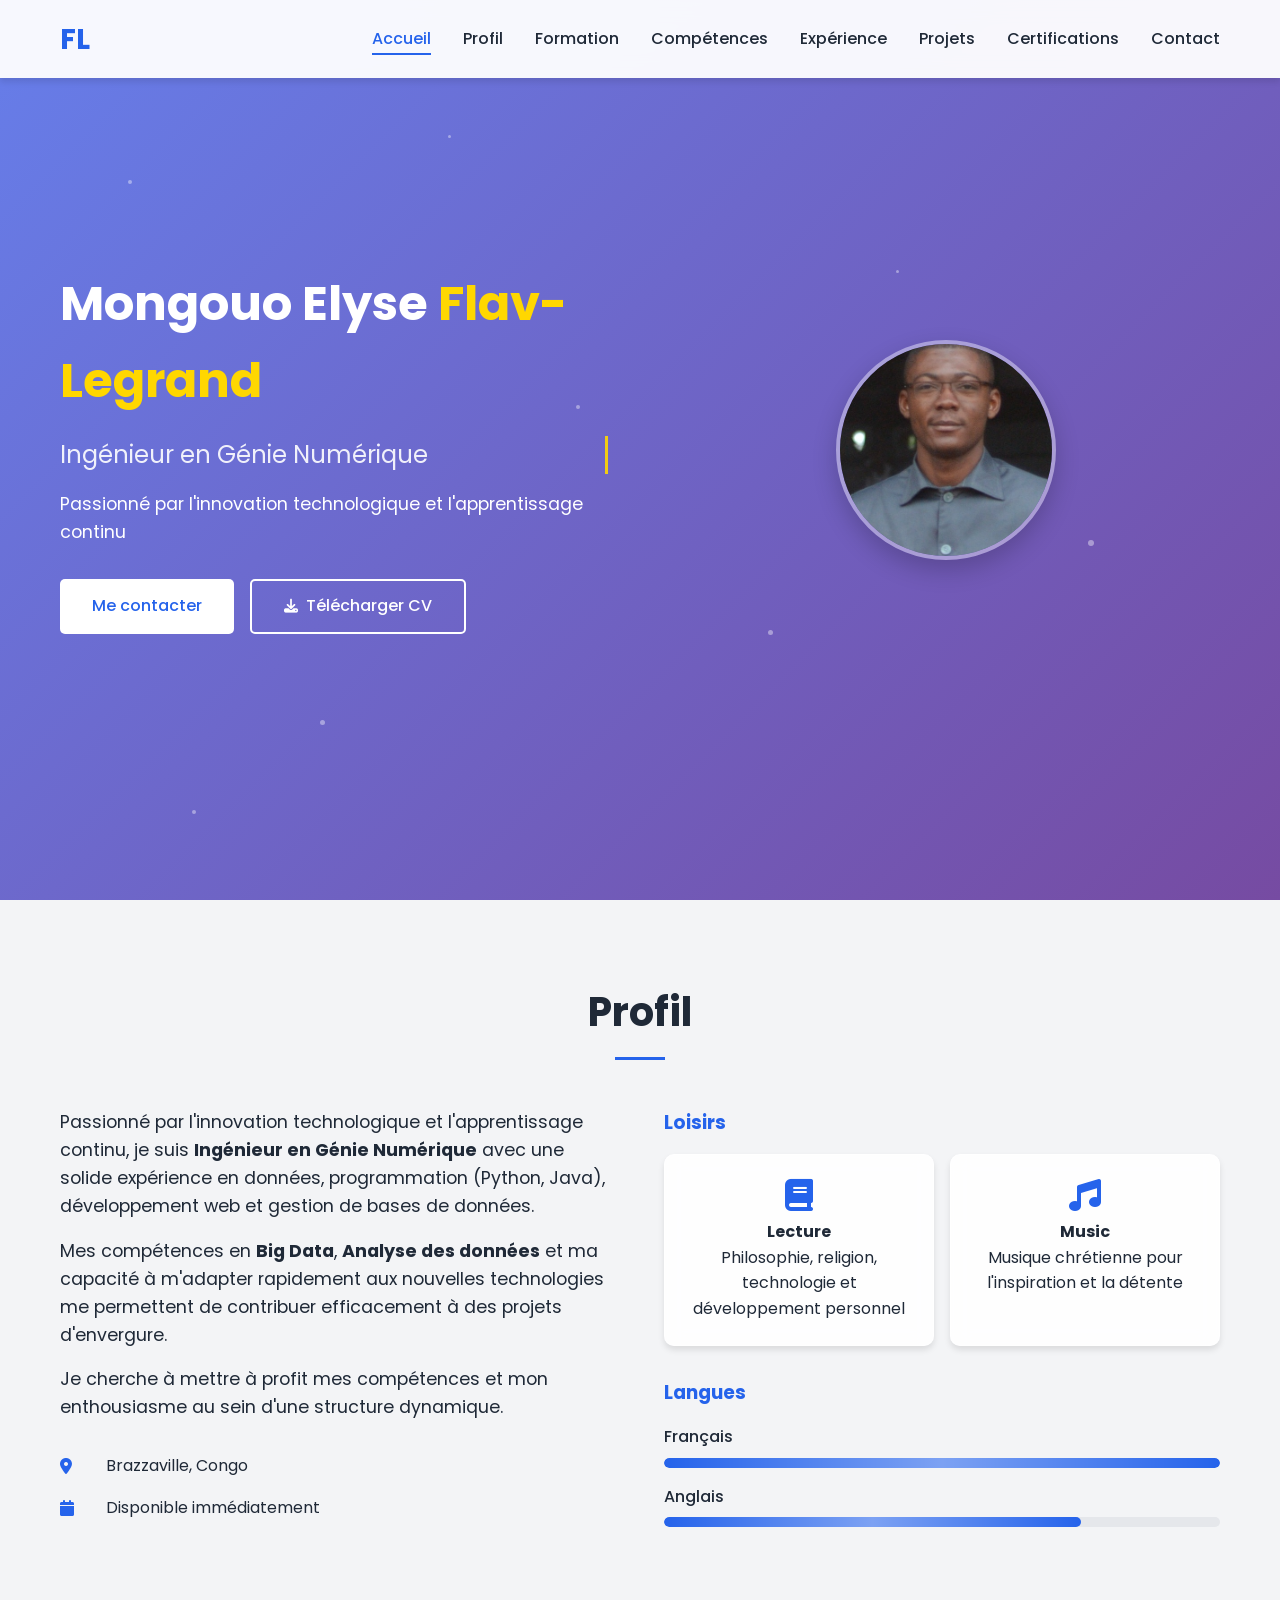
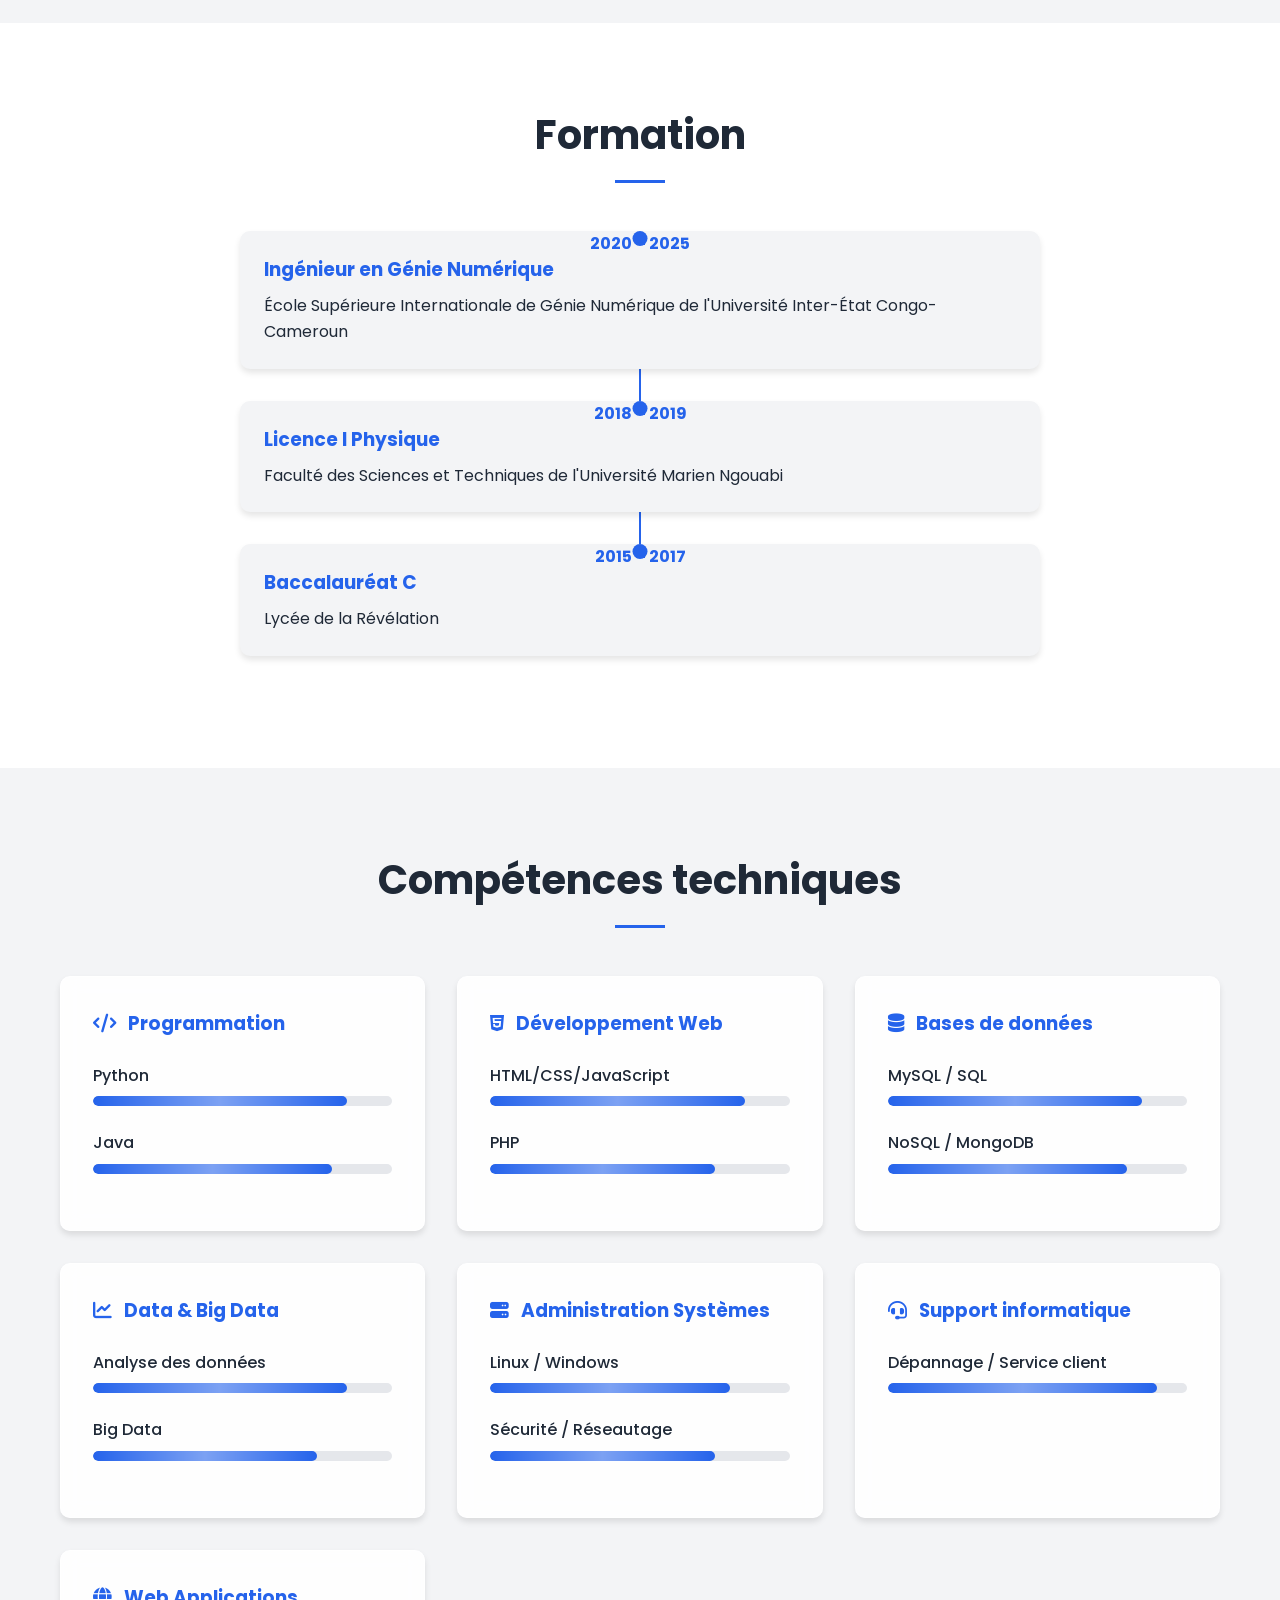
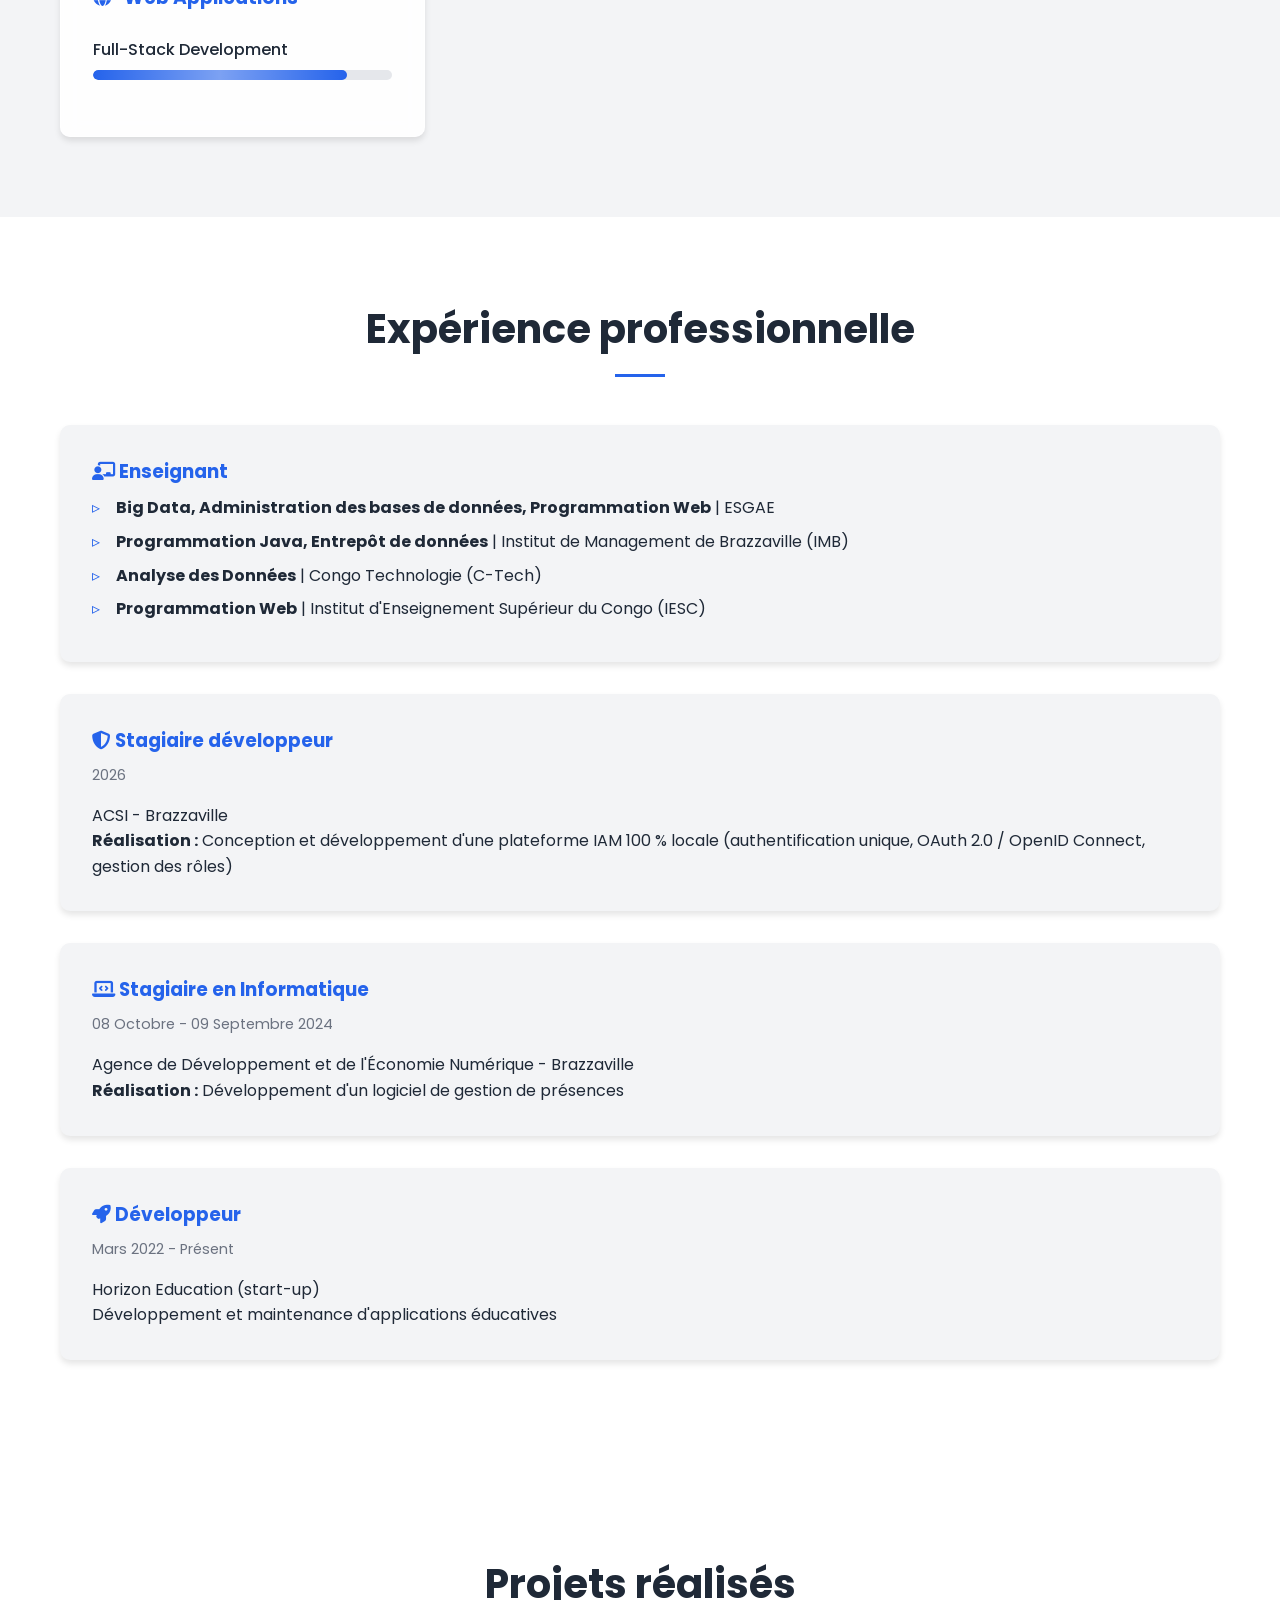
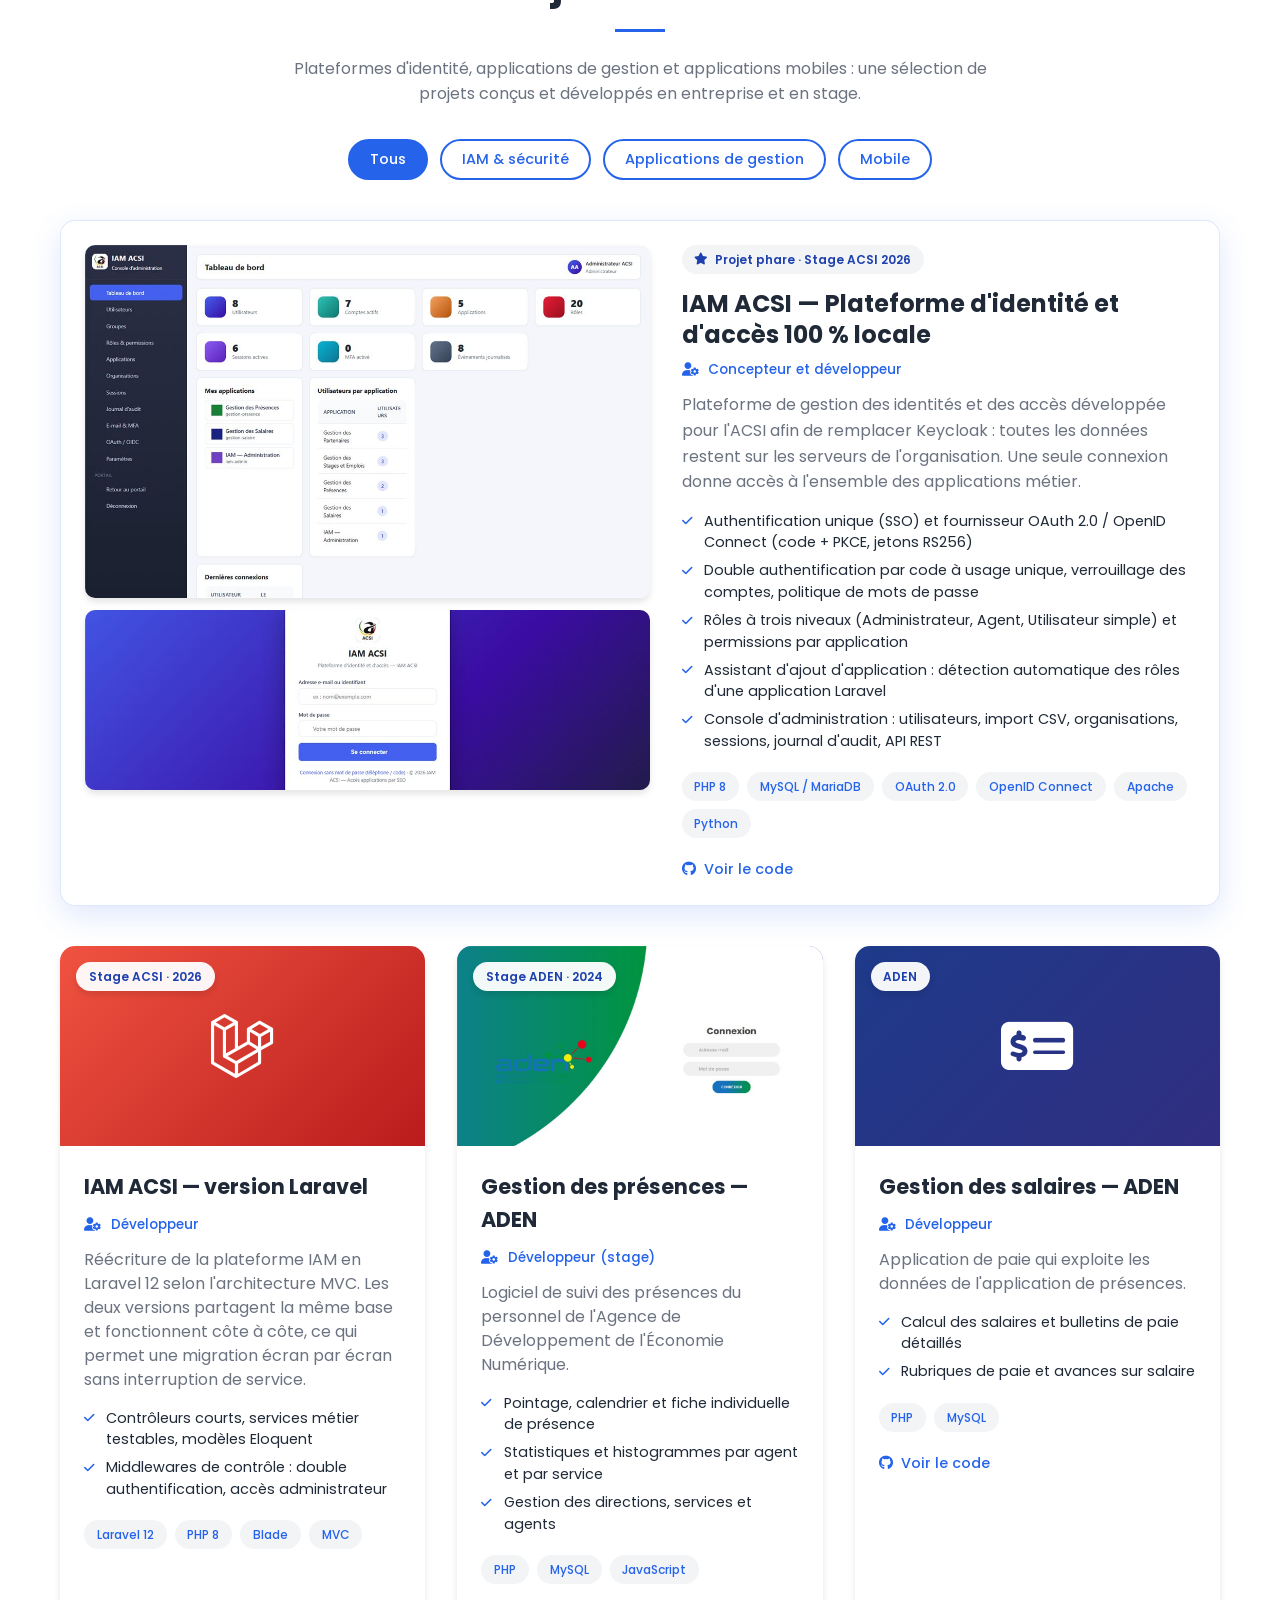
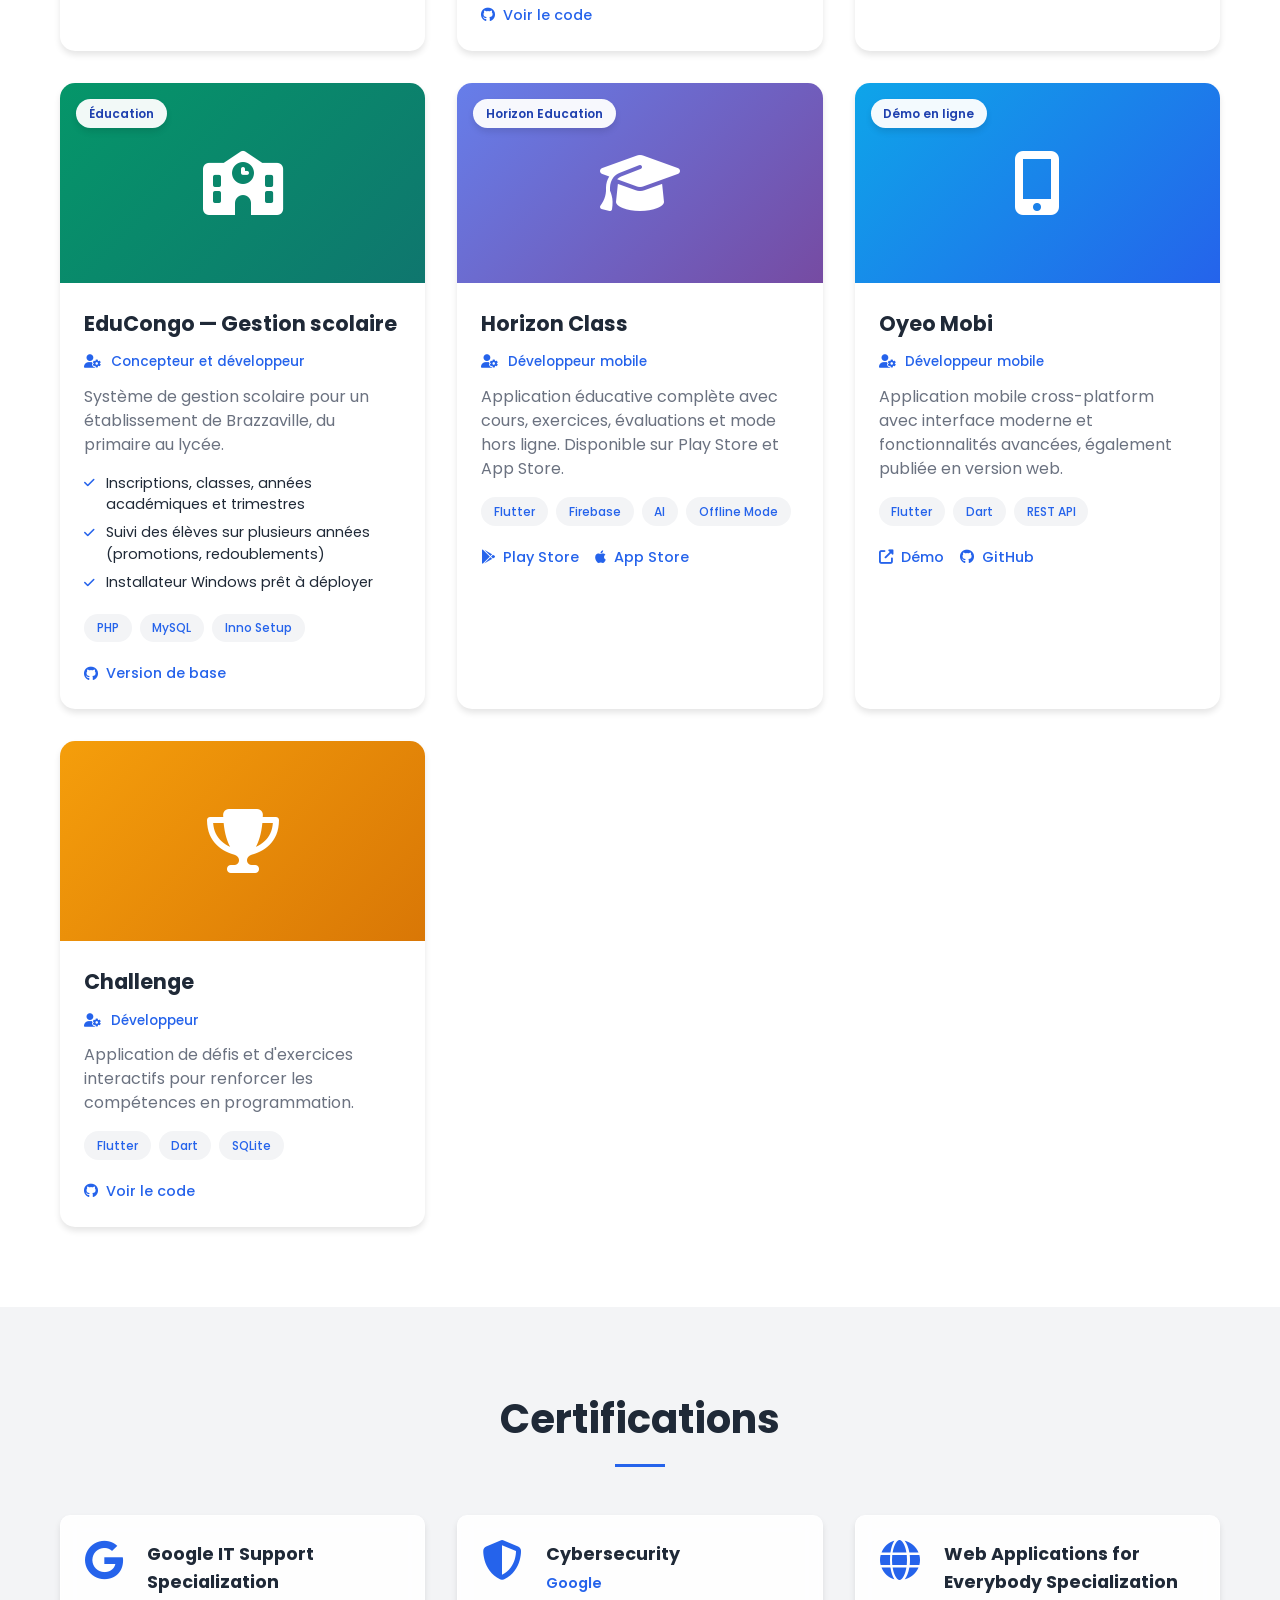
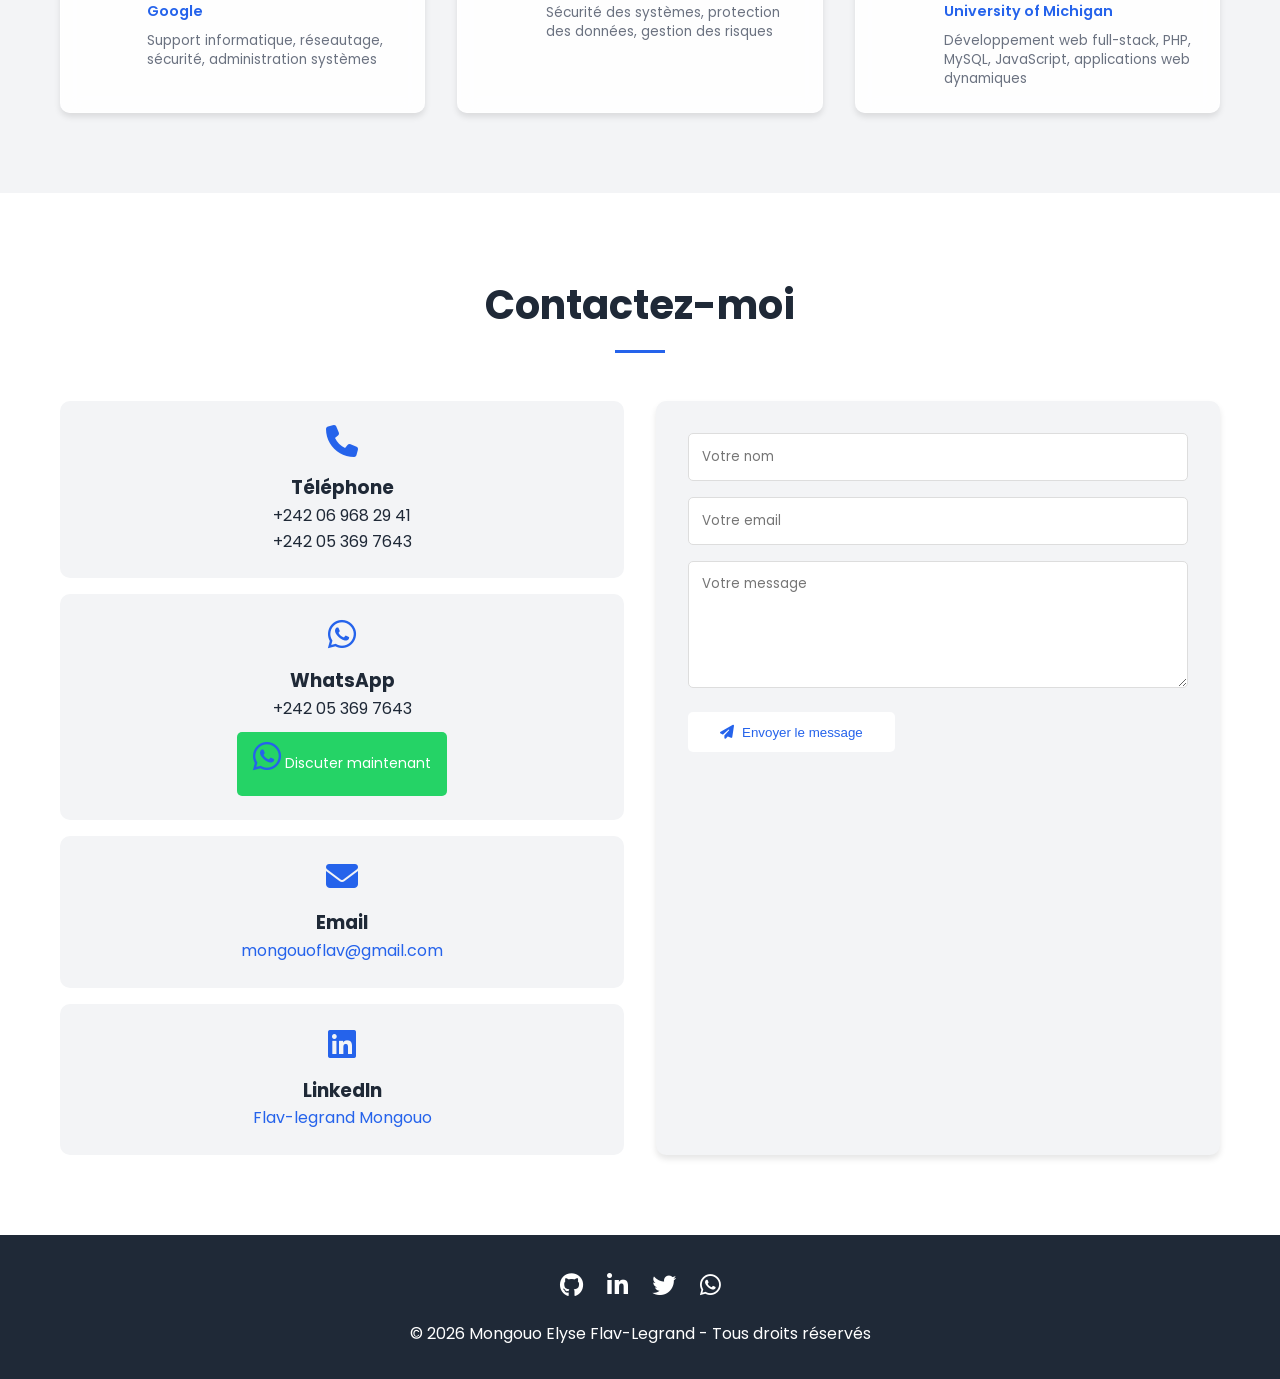
==== commit 32f9de54: "Portfolio : retrait de trois projets et du schéma d'architecture - Retire Labos Docker, Portail ACSI" ====
--- a/index.html
+++ b/index.html
@@ -323,8 +323,8 @@
     <div class="container">
         <h2 class="section-title">Projets réalisés</h2>
         <p class="projets-intro">
-            Plateformes d'identité, applications de gestion, applications mobiles et environnements de TP :
-            une sélection de projets conçus et développés en entreprise, en stage et pour l'enseignement.
+            Plateformes d'identité, applications de gestion et applications mobiles :
+            une sélection de projets conçus et développés en entreprise et en stage.
         </p>
 
         <div class="projets-filtres" role="group" aria-label="Filtrer les projets">
@@ -332,7 +332,6 @@
             <button class="filtre-btn" data-filtre="iam">IAM &amp; sécurité</button>
             <button class="filtre-btn" data-filtre="gestion">Applications de gestion</button>
             <button class="filtre-btn" data-filtre="mobile">Mobile</button>
-            <button class="filtre-btn" data-filtre="enseignement">Enseignement</button>
         </div>
 
         <!-- Projet phare : IAM ACSI -->
@@ -343,7 +342,6 @@
                 </figure>
                 <div class="vedette-miniatures">
                     <img src="assets/images/projets/iam-connexion.jpg" alt="Page de connexion de l'IAM ACSI" loading="lazy" data-lightbox>
-                    <img src="assets/images/projets/iam-architecture.jpg" alt="Architecture de la plateforme IAM ACSI" loading="lazy" data-lightbox>
                 </div>
             </div>
             <div class="vedette-contenu">
@@ -401,57 +399,6 @@
                 </div>
             </div>
 
-            <!-- Applications intégrées à l'IAM -->
-            <div class="projet-card" data-categories="iam gestion mobile">
-                <div class="projet-image">
-                    <img src="assets/images/projets/partenaires-express.jpg" alt="Application Gestion des partenaires connectée à l'IAM" loading="lazy" data-lightbox>
-                    <span class="projet-badge">Stage ACSI · 2026</span>
-                </div>
-                <div class="projet-content">
-                    <h3>Applications connectées à l'IAM</h3>
-                    <p class="projet-role"><i class="fas fa-user-gear"></i> Développeur</p>
-                    <p>Applications métier qui démontrent l'intégration de l'IAM sur des technologies variées. Chacune délègue l'authentification et les droits à l'IAM.</p>
-                    <ul class="projet-fonctions">
-                        <li>Gestion des partenaires : versions PHP, Node/Express, Vue/React (SPA) et mobile Flutter</li>
-                        <li>Contrôle Maintenance : équipements, interventions, pièces, techniciens</li>
-                        <li>Gestion du personnel : agents, congés, carrières, évaluations, organigramme</li>
-                    </ul>
-                    <div class="projet-tech">
-                        <span>Node.js / Express</span>
-                        <span>React</span>
-                        <span>Django</span>
-                        <span>Flutter</span>
-                        <span>OIDC + PKCE</span>
-                    </div>
-                </div>
-            </div>
-
-            <!-- Portail ACSI v1 -->
-            <div class="projet-card" data-categories="iam">
-                <div class="projet-image">
-                    <img src="assets/images/projets/portail-acsi-v1.jpg" alt="Portail d'accès sécurisé ACSI, première version" loading="lazy" data-lightbox>
-                    <span class="projet-badge">Stage ACSI · 2026</span>
-                </div>
-                <div class="projet-content">
-                    <h3>Portail ACSI (première version)</h3>
-                    <p class="projet-role"><i class="fas fa-user-gear"></i> Développeur</p>
-                    <p>Portail d'accès sécurisé basé sur Keycloak, avec double authentification par e-mail. Cette étape a conduit à concevoir une IAM entièrement locale.</p>
-                    <ul class="projet-fonctions">
-                        <li>Connexion unique vers les applications de présence et de salaire</li>
-                        <li>Choix de l'application et du rôle à l'entrée</li>
-                    </ul>
-                    <div class="projet-tech">
-                        <span>PHP</span>
-                        <span>Keycloak</span>
-                        <span>OpenID Connect</span>
-                        <span>Docker</span>
-                    </div>
-                    <div class="projet-links">
-                        <a href="https://github.com/Flav-legrand/PORTAIL_ACSI_3" target="_blank" rel="noopener" class="projet-link"><i class="fab fa-github"></i> Voir le code</a>
-                    </div>
-                </div>
-            </div>
-
             <!-- Gestion des présences ADEN -->
             <div class="projet-card" data-categories="gestion">
                 <div class="projet-image">
@@ -592,29 +539,6 @@
                     </div>
                 </div>
             </div>
-
-            <!-- Labos Docker ESGAE -->
-            <div class="projet-card" data-categories="enseignement">
-                <div class="projet-image projet-image--labos">
-                    <i class="fab fa-docker"></i>
-                    <span class="projet-badge">ESGAE · 2026-2027</span>
-                </div>
-                <div class="projet-content">
-                    <h3>Labos Docker pour mes cours</h3>
-                    <p class="projet-role"><i class="fas fa-user-gear"></i> Enseignant, concepteur des TP</p>
-                    <p>Environnement de travaux pratiques lancé en une commande, pour les cours de Big Data et d'administration des bases de données.</p>
-                    <ul class="projet-fonctions">
-                        <li>Oracle, Cassandra, Redis, Neo4j, MongoDB</li>
-                        <li>Kafka, Spark et Hadoop HDFS avec exemples MapReduce</li>
-                        <li>Scripts de démarrage et d'ouverture des outils pour les étudiants</li>
-                    </ul>
-                    <div class="projet-tech">
-                        <span>Docker Compose</span>
-                        <span>PowerShell</span>
-                        <span>Big Data</span>
-                        <span>NoSQL</span>
-                    </div>
-                </div>
             </div>
 
         </div>
--- a/css/style.css
+++ b/css/style.css
@@ -884,6 +884,12 @@
     object-position: top;
     border-radius: 10px;
     box-shadow: var(--shadow);
+}
+
+.vedette-miniatures img:only-child {
+    grid-column: 1 / -1;
+    height: 180px;
+    object-position: center;
 }
 
 .vedette-principale:hover img,
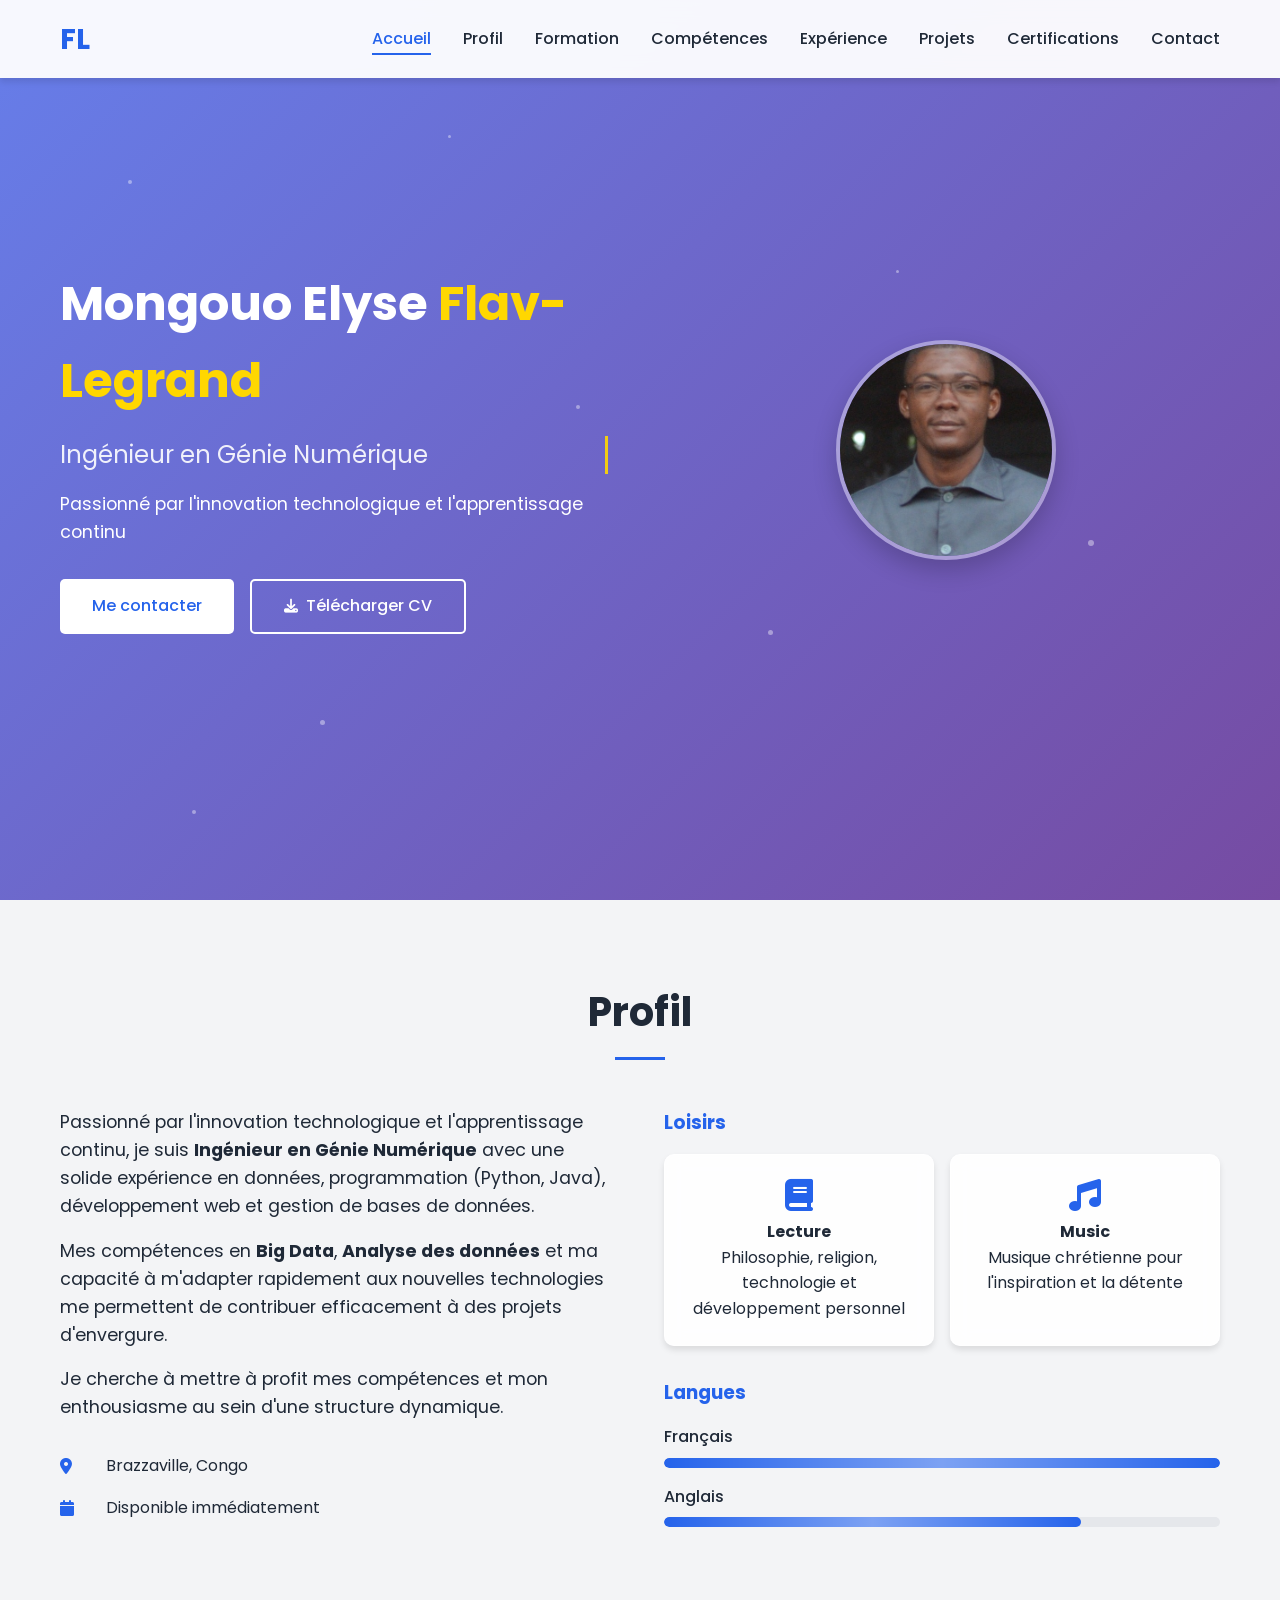
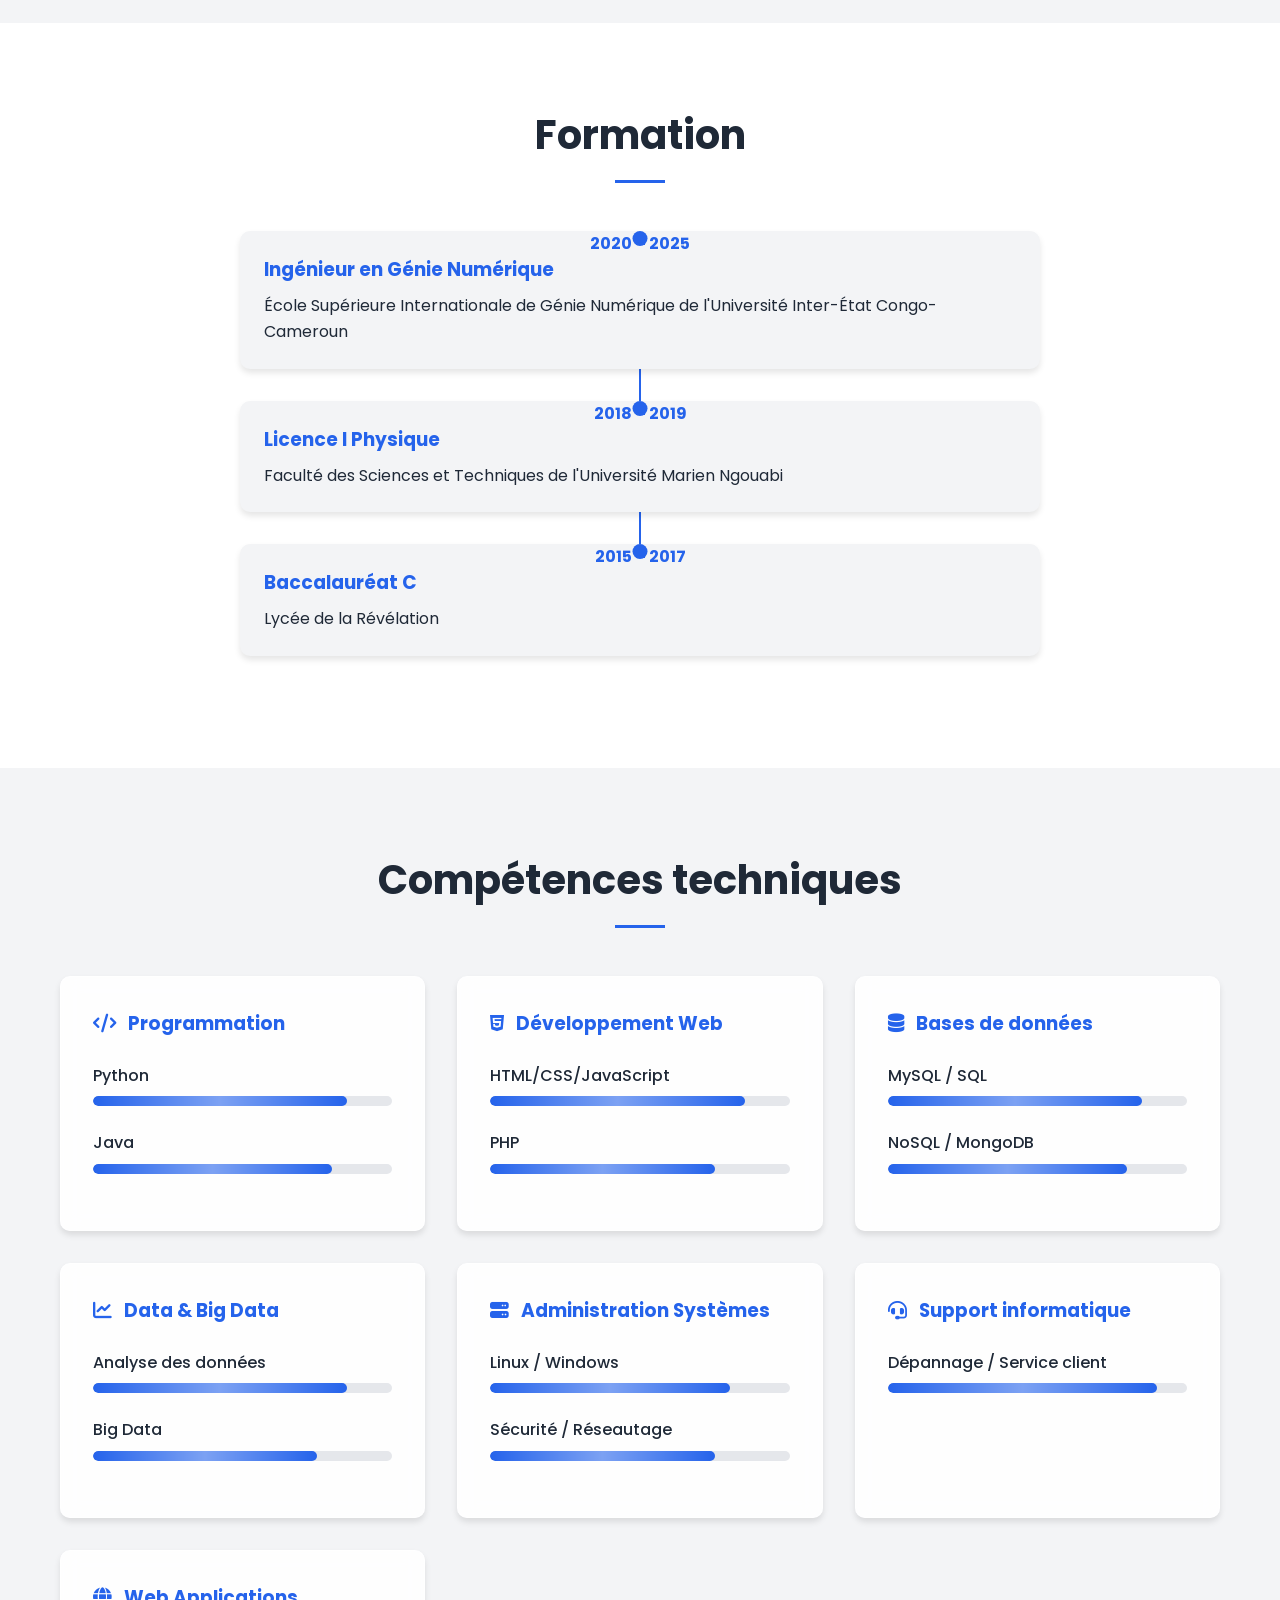
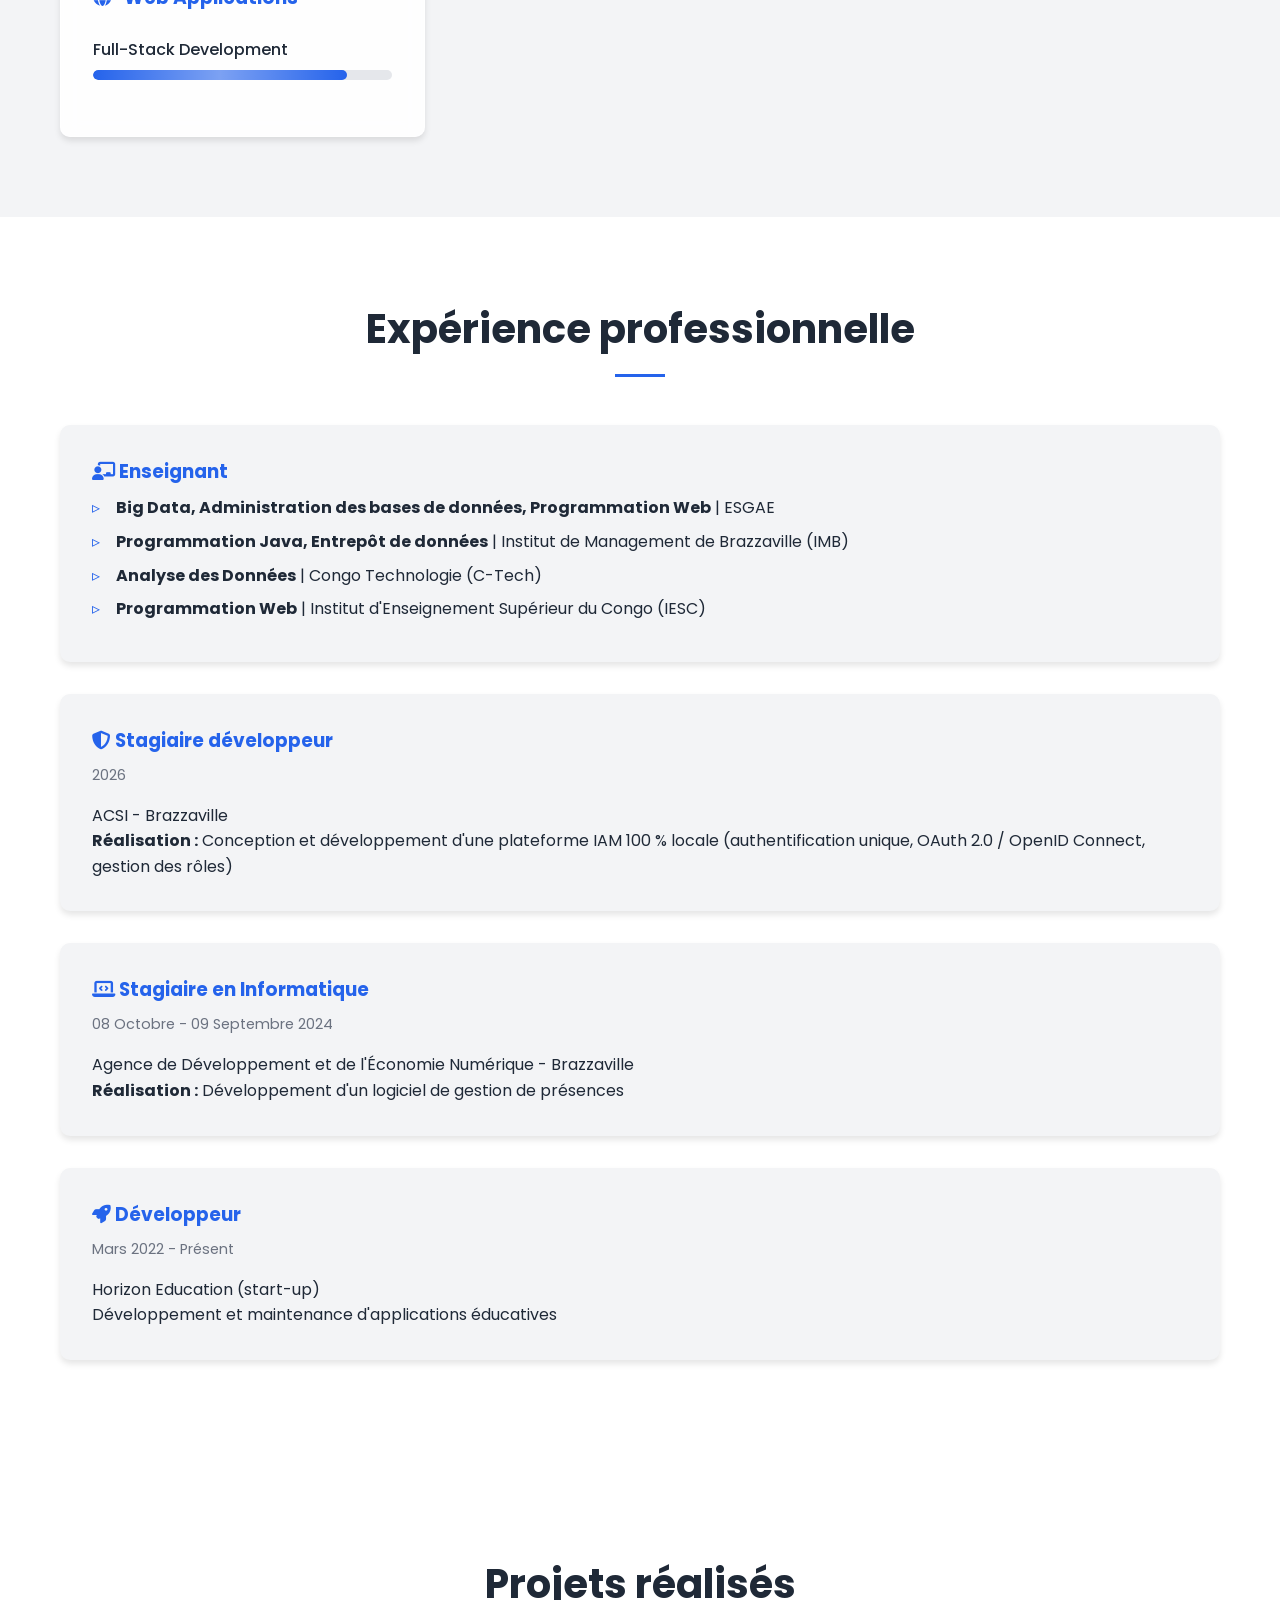
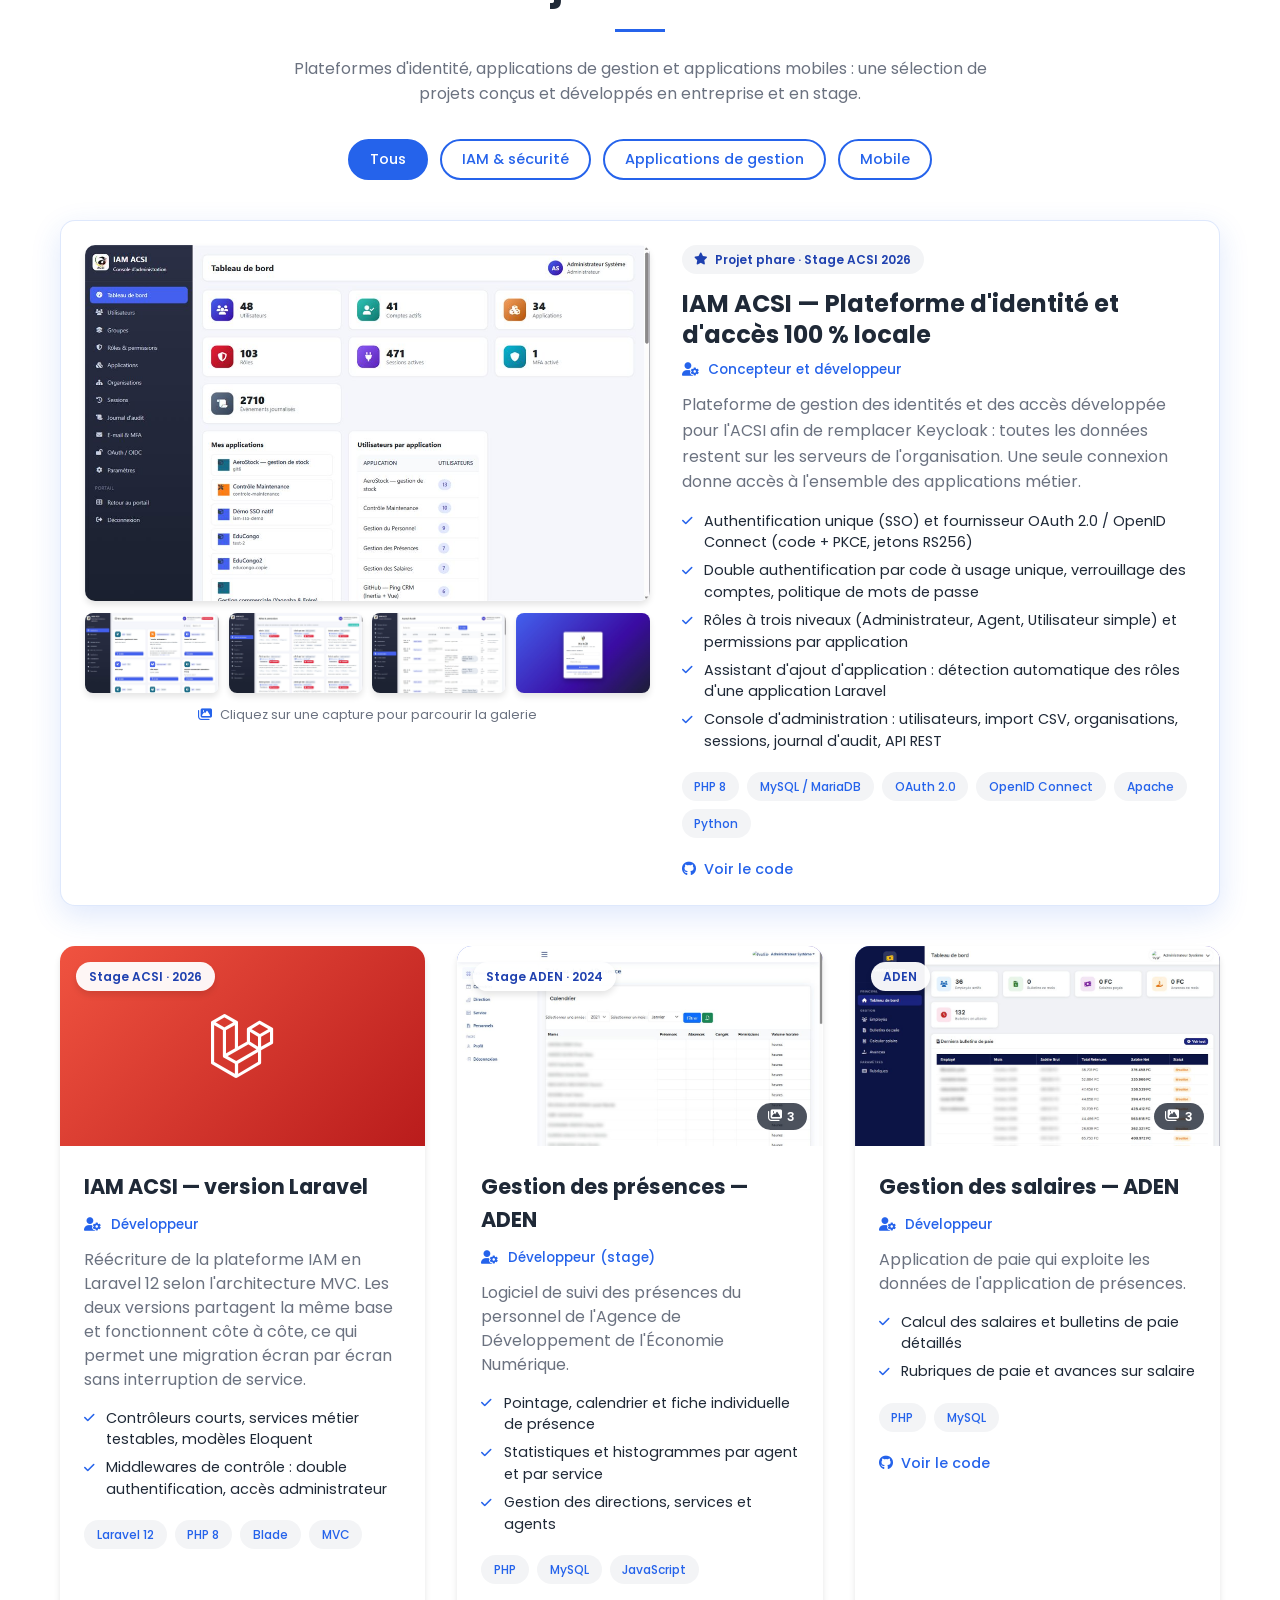
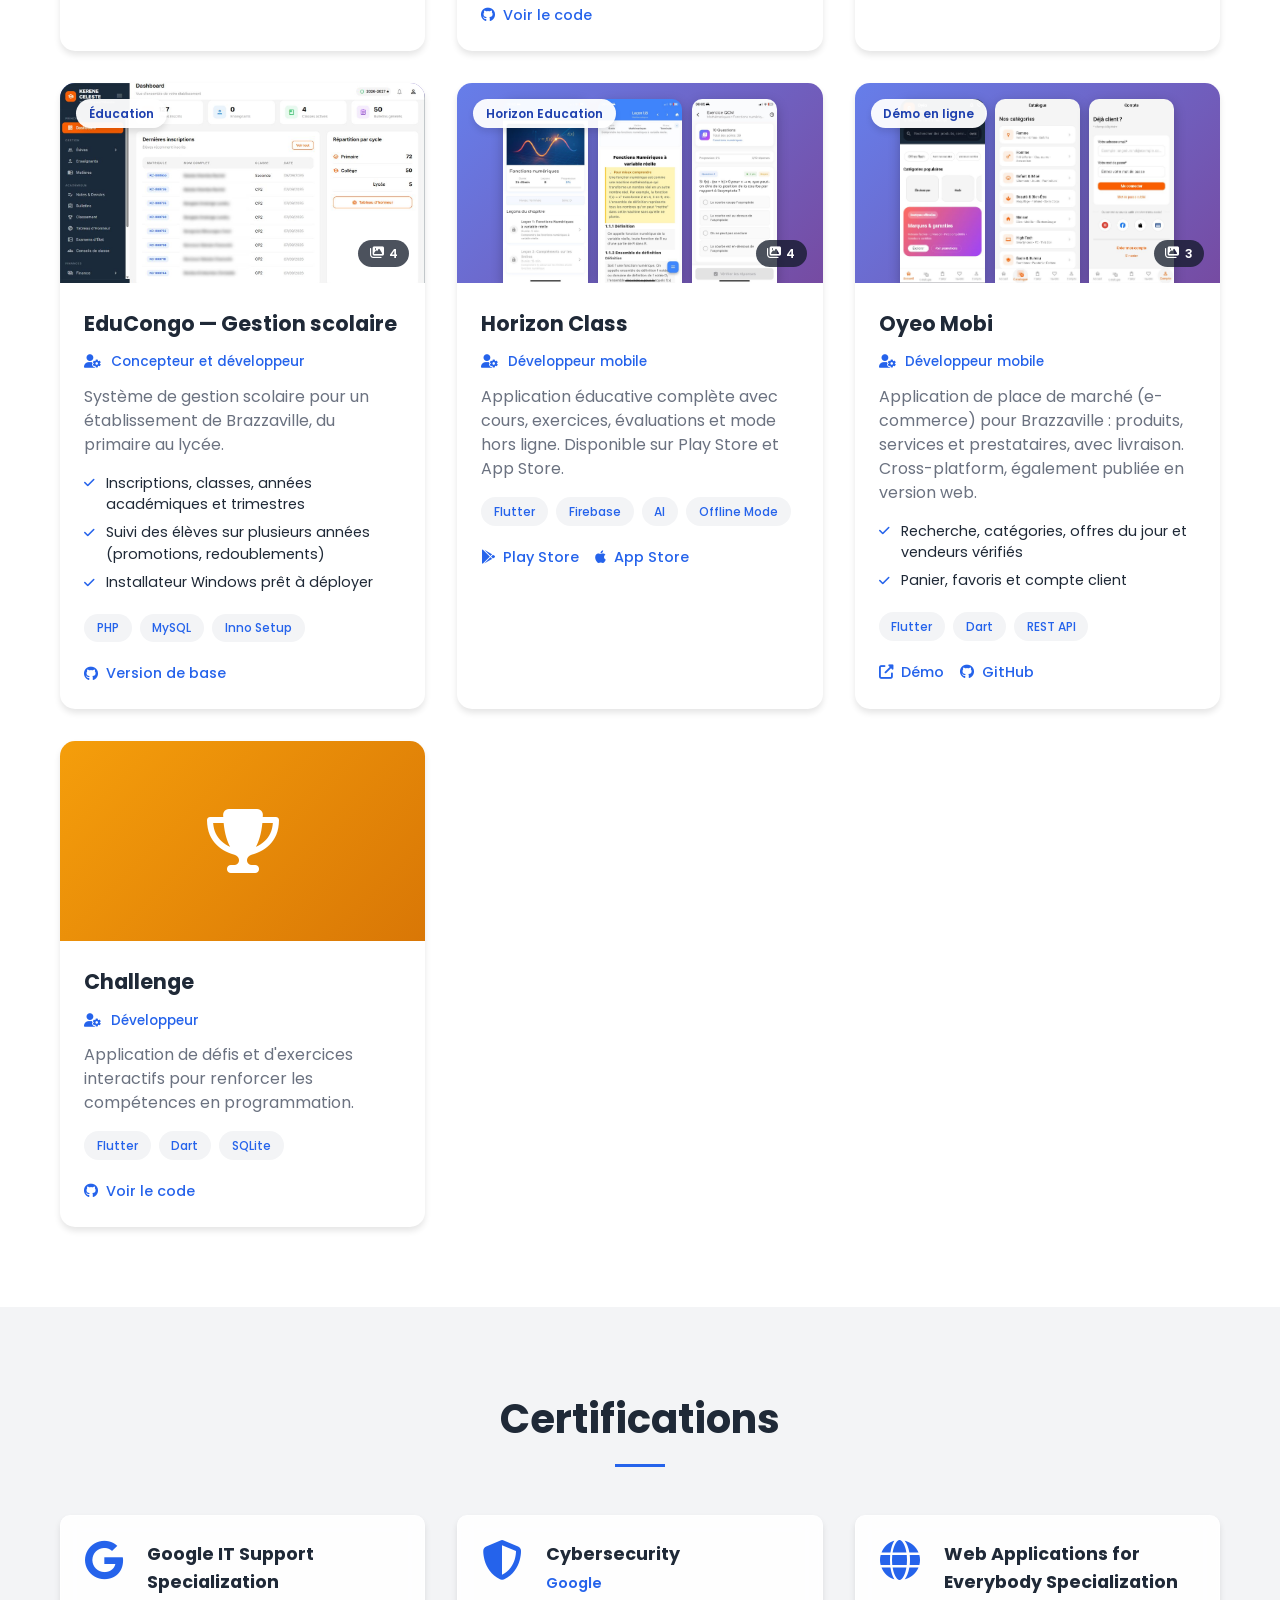
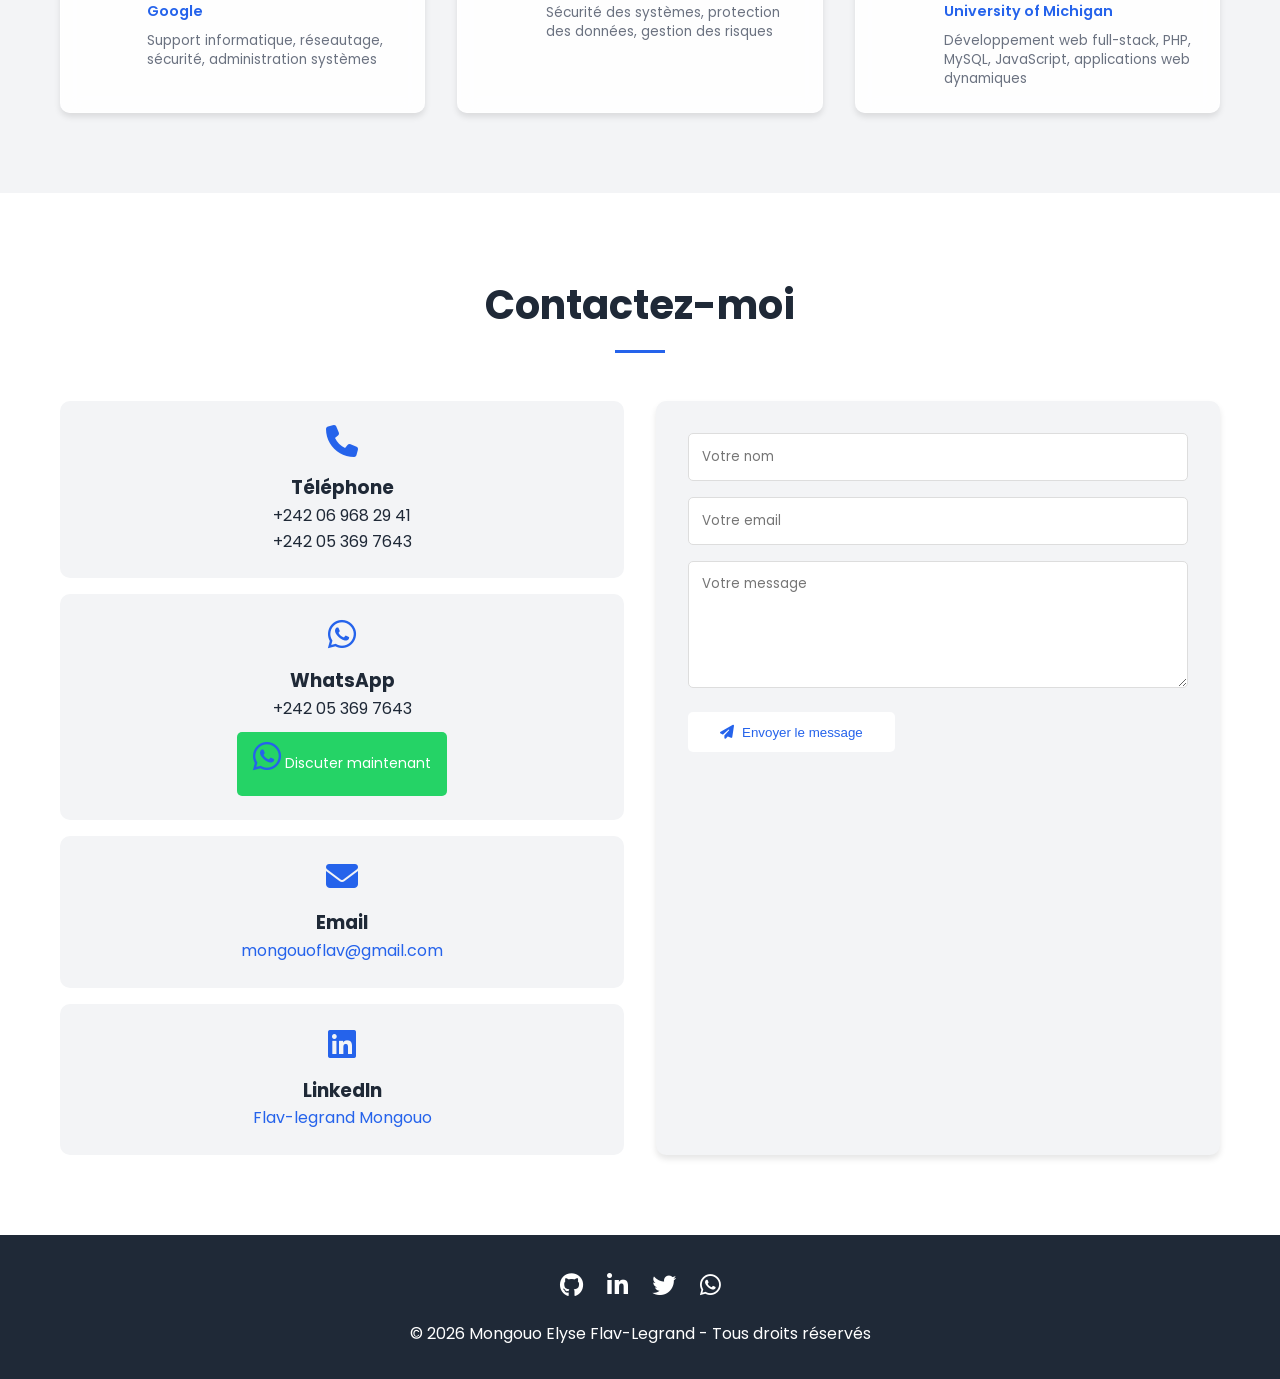
==== commit 27e6ab13: "Galeries de captures pour chaque projet Captures de l'IAM, des applications Présences, Salaires et E" ====
--- a/index.html
+++ b/index.html
@@ -341,8 +341,12 @@
                     <img src="assets/images/projets/iam-tableau-de-bord.jpg" alt="Console d'administration de l'IAM ACSI : tableau de bord" loading="lazy" data-lightbox>
                 </figure>
                 <div class="vedette-miniatures">
-                    <img src="assets/images/projets/iam-connexion.jpg" alt="Page de connexion de l'IAM ACSI" loading="lazy" data-lightbox>
-                </div>
+                    <img src="assets/images/projets/iam-portail.jpg" alt="IAM ACSI : portail des applications de l'utilisateur" loading="lazy" data-lightbox>
+                    <img src="assets/images/projets/iam-roles.jpg" alt="IAM ACSI : rôles et permissions par application" loading="lazy" data-lightbox>
+                    <img src="assets/images/projets/iam-audit.jpg" alt="IAM ACSI : journal d'audit des connexions et des jetons" loading="lazy" data-lightbox>
+                    <img src="assets/images/projets/iam-connexion.jpg" alt="IAM ACSI : page de connexion" loading="lazy" data-lightbox>
+                </div>
+                <p class="galerie-aide"><i class="fas fa-images"></i> Cliquez sur une capture pour parcourir la galerie</p>
             </div>
             <div class="vedette-contenu">
                 <span class="projet-badge"><i class="fas fa-star"></i> Projet phare · Stage ACSI 2026</span>
@@ -402,8 +406,13 @@
             <!-- Gestion des présences ADEN -->
             <div class="projet-card" data-categories="gestion">
                 <div class="projet-image">
-                    <img src="assets/images/projets/presences-aden.jpg" alt="Page de connexion de l'application Gestion des présences de l'ADEN" loading="lazy" data-lightbox>
+                    <img src="assets/images/projets/presences-tableau-de-bord.jpg" alt="Gestion des présences : bilan mensuel par agent (noms floutés)" loading="lazy" data-lightbox>
+                    <div hidden>
+                        <img src="assets/images/projets/presences-personnel.jpg" alt="Gestion des présences : liste du personnel par direction (noms floutés)" loading="lazy" data-lightbox>
+                        <img src="assets/images/projets/presences-directions.jpg" alt="Gestion des présences : directions de l'agence" loading="lazy" data-lightbox>
+                    </div>
                     <span class="projet-badge">Stage ADEN · 2024</span>
+                    <span class="galerie-compteur"><i class="fas fa-images"></i> 3</span>
                 </div>
                 <div class="projet-content">
                     <h3>Gestion des présences — ADEN</h3>
@@ -427,9 +436,14 @@
 
             <!-- Gestion des salaires ADEN -->
             <div class="projet-card" data-categories="gestion">
-                <div class="projet-image projet-image--salaire">
-                    <i class="fas fa-money-check-dollar"></i>
+                <div class="projet-image">
+                    <img src="assets/images/projets/salaires-tableau-de-bord.jpg" alt="Gestion des salaires : tableau de bord et derniers bulletins (noms floutés)" loading="lazy" data-lightbox>
+                    <div hidden>
+                        <img src="assets/images/projets/salaires-rubriques.jpg" alt="Gestion des salaires : rubriques de paie (primes et retenues)" loading="lazy" data-lightbox>
+                        <img src="assets/images/projets/salaires-avances.jpg" alt="Gestion des salaires : avances sur salaire et validation" loading="lazy" data-lightbox>
+                    </div>
                     <span class="projet-badge">ADEN</span>
+                    <span class="galerie-compteur"><i class="fas fa-images"></i> 3</span>
                 </div>
                 <div class="projet-content">
                     <h3>Gestion des salaires — ADEN</h3>
@@ -451,9 +465,15 @@
 
             <!-- EduCongo -->
             <div class="projet-card" data-categories="gestion">
-                <div class="projet-image projet-image--educongo">
-                    <i class="fas fa-school"></i>
+                <div class="projet-image">
+                    <img src="assets/images/projets/educongo-tableau-de-bord.jpg" alt="EduCongo : tableau de bord de l'établissement (noms floutés)" loading="lazy" data-lightbox>
+                    <div hidden>
+                        <img src="assets/images/projets/educongo-eleves.jpg" alt="EduCongo : gestion des élèves (noms floutés)" loading="lazy" data-lightbox>
+                        <img src="assets/images/projets/educongo-frais.jpg" alt="EduCongo : frais de scolarité par classe" loading="lazy" data-lightbox>
+                        <img src="assets/images/projets/educongo-finances.jpg" alt="EduCongo : tableau de bord financier" loading="lazy" data-lightbox>
+                    </div>
                     <span class="projet-badge">Éducation</span>
+                    <span class="galerie-compteur"><i class="fas fa-images"></i> 4</span>
                 </div>
                 <div class="projet-content">
                     <h3>EduCongo — Gestion scolaire</h3>
@@ -477,9 +497,15 @@
 
             <!-- Horizon Class -->
             <div class="projet-card" data-categories="mobile">
-                <div class="projet-image">
-                    <i class="fas fa-graduation-cap"></i>
+                <div class="projet-image projet-image--telephones">
+                    <img src="assets/images/projets/horizon-chapitre.jpg" alt="Horizon Class : chapitre de mathématiques" loading="lazy" data-lightbox>
+                    <img src="assets/images/projets/horizon-lecon.jpg" alt="Horizon Class : leçon avec encadré « Pour mieux comprendre »" loading="lazy" data-lightbox>
+                    <img src="assets/images/projets/horizon-qcm.jpg" alt="Horizon Class : exercice QCM noté" loading="lazy" data-lightbox>
+                    <div hidden>
+                        <img src="assets/images/projets/horizon-epreuves.jpg" alt="Horizon Class : épreuves du baccalauréat par série" loading="lazy" data-lightbox>
+                    </div>
                     <span class="projet-badge">Horizon Education</span>
+                    <span class="galerie-compteur"><i class="fas fa-images"></i> 4</span>
                 </div>
                 <div class="projet-content">
                     <h3>Horizon Class</h3>
@@ -500,14 +526,21 @@
 
             <!-- Oyeo Mobi -->
             <div class="projet-card" data-categories="mobile">
-                <div class="projet-image projet-image--oyeo">
-                    <i class="fas fa-mobile-alt"></i>
+                <div class="projet-image projet-image--telephones">
+                    <img src="assets/images/projets/oyeo-accueil.jpg" alt="Oyeo : accueil, recherche et catégories populaires" loading="lazy" data-lightbox>
+                    <img src="assets/images/projets/oyeo-catalogue.jpg" alt="Oyeo : catalogue des catégories" loading="lazy" data-lightbox>
+                    <img src="assets/images/projets/oyeo-compte.jpg" alt="Oyeo : connexion au compte client" loading="lazy" data-lightbox>
                     <span class="projet-badge">Démo en ligne</span>
+                    <span class="galerie-compteur"><i class="fas fa-images"></i> 3</span>
                 </div>
                 <div class="projet-content">
                     <h3>Oyeo Mobi</h3>
                     <p class="projet-role"><i class="fas fa-user-gear"></i> Développeur mobile</p>
-                    <p>Application mobile cross-platform avec interface moderne et fonctionnalités avancées, également publiée en version web.</p>
+                    <p>Application de place de marché (e-commerce) pour Brazzaville : produits, services et prestataires, avec livraison. Cross-platform, également publiée en version web.</p>
+                    <ul class="projet-fonctions">
+                        <li>Recherche, catégories, offres du jour et vendeurs vérifiés</li>
+                        <li>Panier, favoris et compte client</li>
+                    </ul>
                     <div class="projet-tech">
                         <span>Flutter</span>
                         <span>Dart</span>
@@ -539,7 +572,6 @@
                     </div>
                 </div>
             </div>
-            </div>
 
         </div>
     </div>
@@ -547,7 +579,9 @@
     <!-- Visionneuse des captures -->
     <div class="lightbox" id="lightbox" aria-hidden="true">
         <button class="lightbox-fermer" aria-label="Fermer"><i class="fas fa-times"></i></button>
+        <button class="lightbox-nav lightbox-precedent" aria-label="Capture précédente"><i class="fas fa-chevron-left"></i></button>
         <img src="" alt="">
+        <button class="lightbox-nav lightbox-suivant" aria-label="Capture suivante"><i class="fas fa-chevron-right"></i></button>
         <p class="lightbox-legende"></p>
     </div>
 </section>
@@ -633,7 +667,7 @@
                     <input type="hidden" name="access_key" value="f05226ab-9193-4445-9a58-a5ec22b45ed0">
                     <input type="hidden" name="subject" value="Nouveau message du portfolio">
                     <input type="hidden" name="from_name" value="Portfolio Flav-Legrand">
-                    <input type="hidden" name="redirect" value="https://flav-legrand.github.io/MONGOUO_Portfolio/">
+                    <input type="hidden" name="redirect" value="https://mongouo-portfolio.mongouoflav.workers.dev/">
 
                     <div class="form-group">
                         <input type="text" name="name" id="name" placeholder="Votre nom" required>
--- a/css/style.css
+++ b/css/style.css
@@ -834,9 +834,6 @@
 
 /* Variantes de couleur des visuels sans capture */
 .projet-image--laravel { background: linear-gradient(135deg, #f05340 0%, #b91c1c 100%); }
-.projet-image--salaire { background: linear-gradient(135deg, #1e3a8a 0%, #312e81 100%); }
-.projet-image--educongo { background: linear-gradient(135deg, #059669 0%, #0f766e 100%); }
-.projet-image--oyeo { background: linear-gradient(135deg, #0ea5e9 0%, #2563eb 100%); }
 .projet-image--challenge { background: linear-gradient(135deg, #f59e0b 0%, #d97706 100%); }
 .projet-image--labos { background: linear-gradient(135deg, #0db7ed 0%, #1d63ed 100%); }
 
@@ -874,22 +871,67 @@
 
 .vedette-miniatures {
     display: grid;
-    grid-template-columns: 1fr 1fr;
-    gap: 0.75rem;
+    grid-template-columns: repeat(4, 1fr);
+    gap: 0.6rem;
 }
 
 .vedette-miniatures img {
-    height: 130px;
+    height: 80px;
+    object-fit: cover;
+    object-position: top left;
+    border-radius: 8px;
+    box-shadow: var(--shadow);
+}
+
+.galerie-aide {
+    font-size: 0.8rem;
+    color: var(--gray);
+    text-align: center;
+}
+
+.galerie-aide i {
+    margin-right: 0.3rem;
+    color: var(--primary-color);
+}
+
+/* Compteur de captures sur les cartes */
+.galerie-compteur {
+    position: absolute;
+    right: 1rem;
+    bottom: 1rem;
+    display: inline-flex;
+    align-items: center;
+    gap: 0.35rem;
+    padding: 0.25rem 0.7rem;
+    border-radius: 20px;
+    background: rgba(17, 24, 39, 0.75);
+    color: var(--white);
+    font-size: 0.75rem;
+    font-weight: 600;
+    pointer-events: none;
+}
+
+.projet-image .galerie-compteur i {
+    font-size: 0.8rem;
+    color: inherit;
+}
+
+/* Captures d'applications mobiles côte à côte */
+.projet-image--telephones {
+    gap: 0.6rem;
+    padding: 1rem 1rem 0;
+    align-items: flex-start;
+}
+
+.projet-image--telephones > img {
+    width: auto;
+    height: 100%;
+    flex: 0 1 auto;
+    min-width: 0;
     object-fit: cover;
     object-position: top;
-    border-radius: 10px;
-    box-shadow: var(--shadow);
-}
-
-.vedette-miniatures img:only-child {
-    grid-column: 1 / -1;
-    height: 180px;
-    object-position: center;
+    border-radius: 10px 10px 0 0;
+    box-shadow: 0 4px 12px rgba(0, 0, 0, 0.25);
 }
 
 .vedette-principale:hover img,
@@ -933,6 +975,33 @@
     display: flex;
 }
 
+.lightbox-nav {
+    position: absolute;
+    top: 50%;
+    transform: translateY(-50%);
+    width: 48px;
+    height: 48px;
+    border: none;
+    border-radius: 50%;
+    background: rgba(255, 255, 255, 0.9);
+    color: var(--dark-color);
+    font-size: 1.2rem;
+    cursor: pointer;
+    z-index: 1;
+}
+
+.lightbox-nav[hidden] {
+    display: none;
+}
+
+.lightbox-precedent {
+    left: 1rem;
+}
+
+.lightbox-suivant {
+    right: 1rem;
+}
+
 .lightbox img {
     max-width: 100%;
     max-height: 80vh;
@@ -1150,6 +1219,16 @@
 @media (max-width: 768px) {
     .hamburger {
         display: block;
+    }
+
+    .vedette-miniatures img {
+        height: 56px;
+    }
+
+    .lightbox-nav {
+        top: auto;
+        bottom: 1.5rem;
+        transform: none;
     }
     
     .nav-menu {
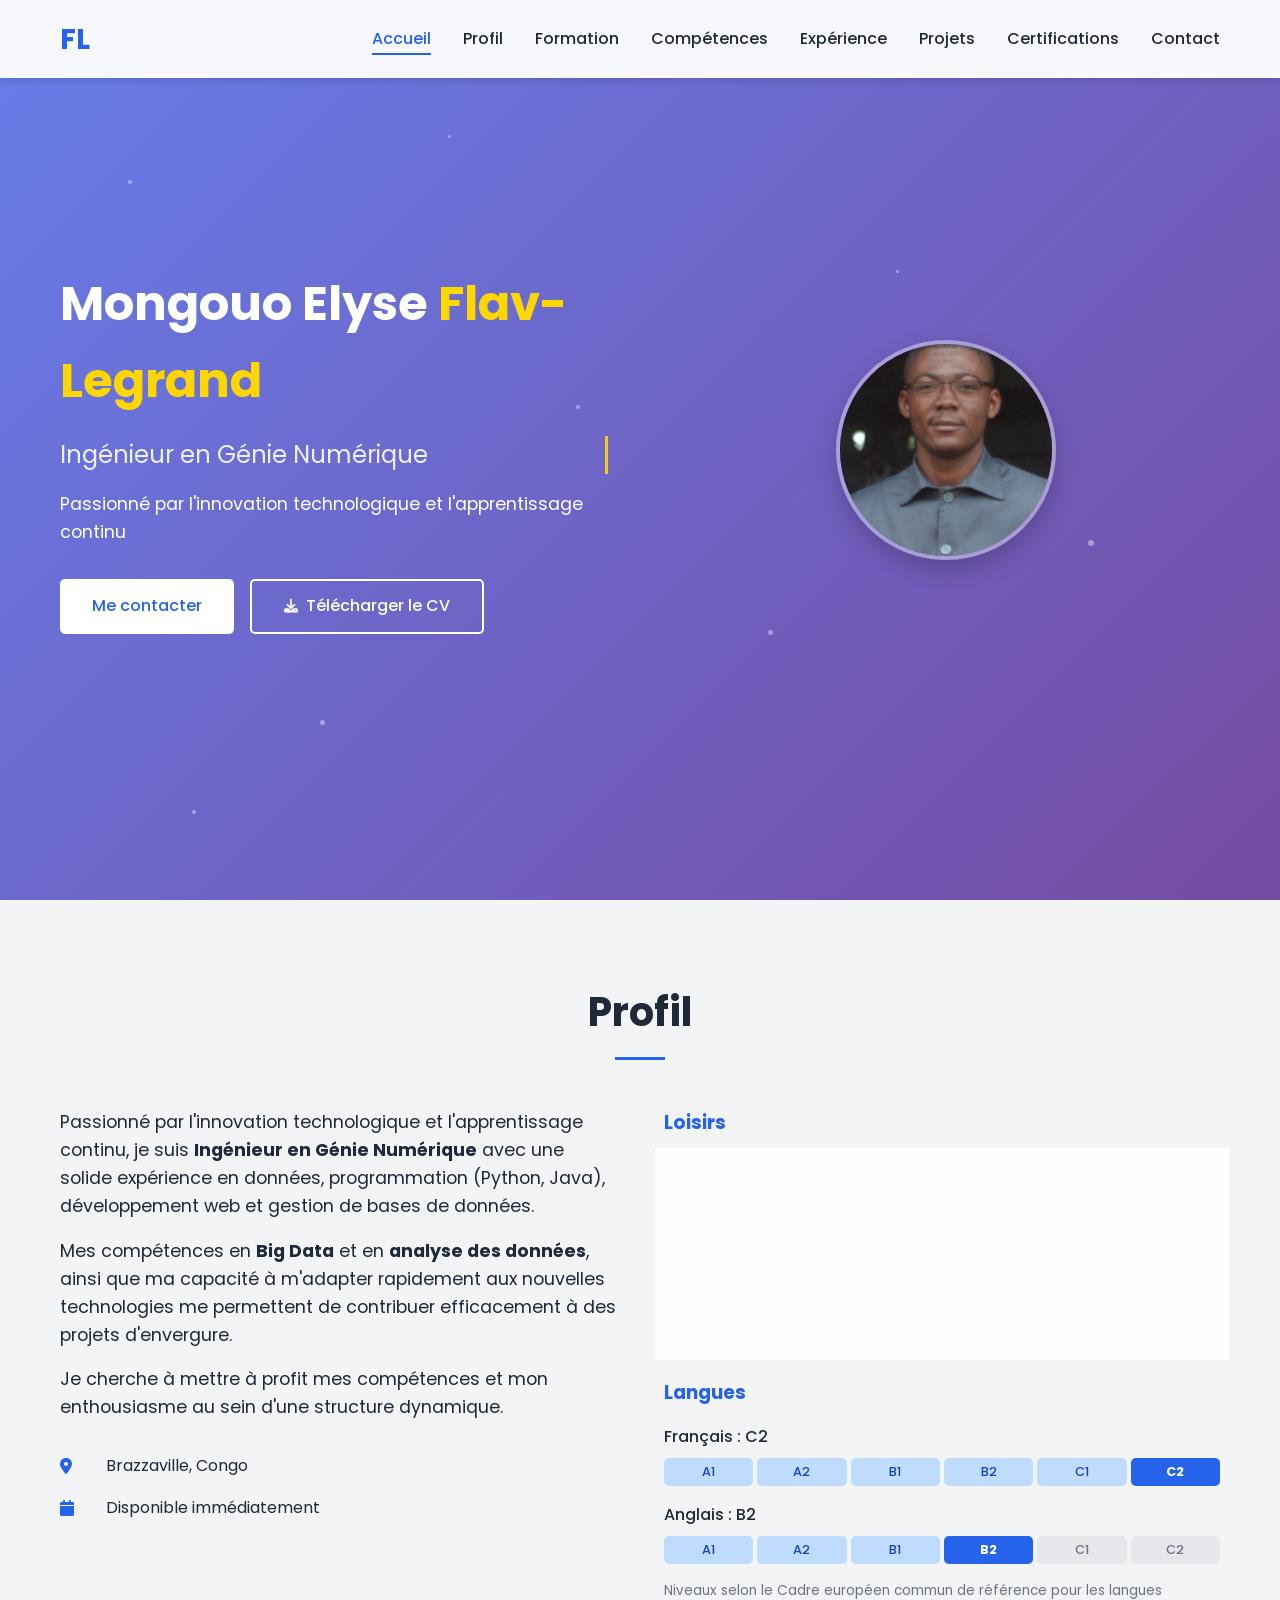
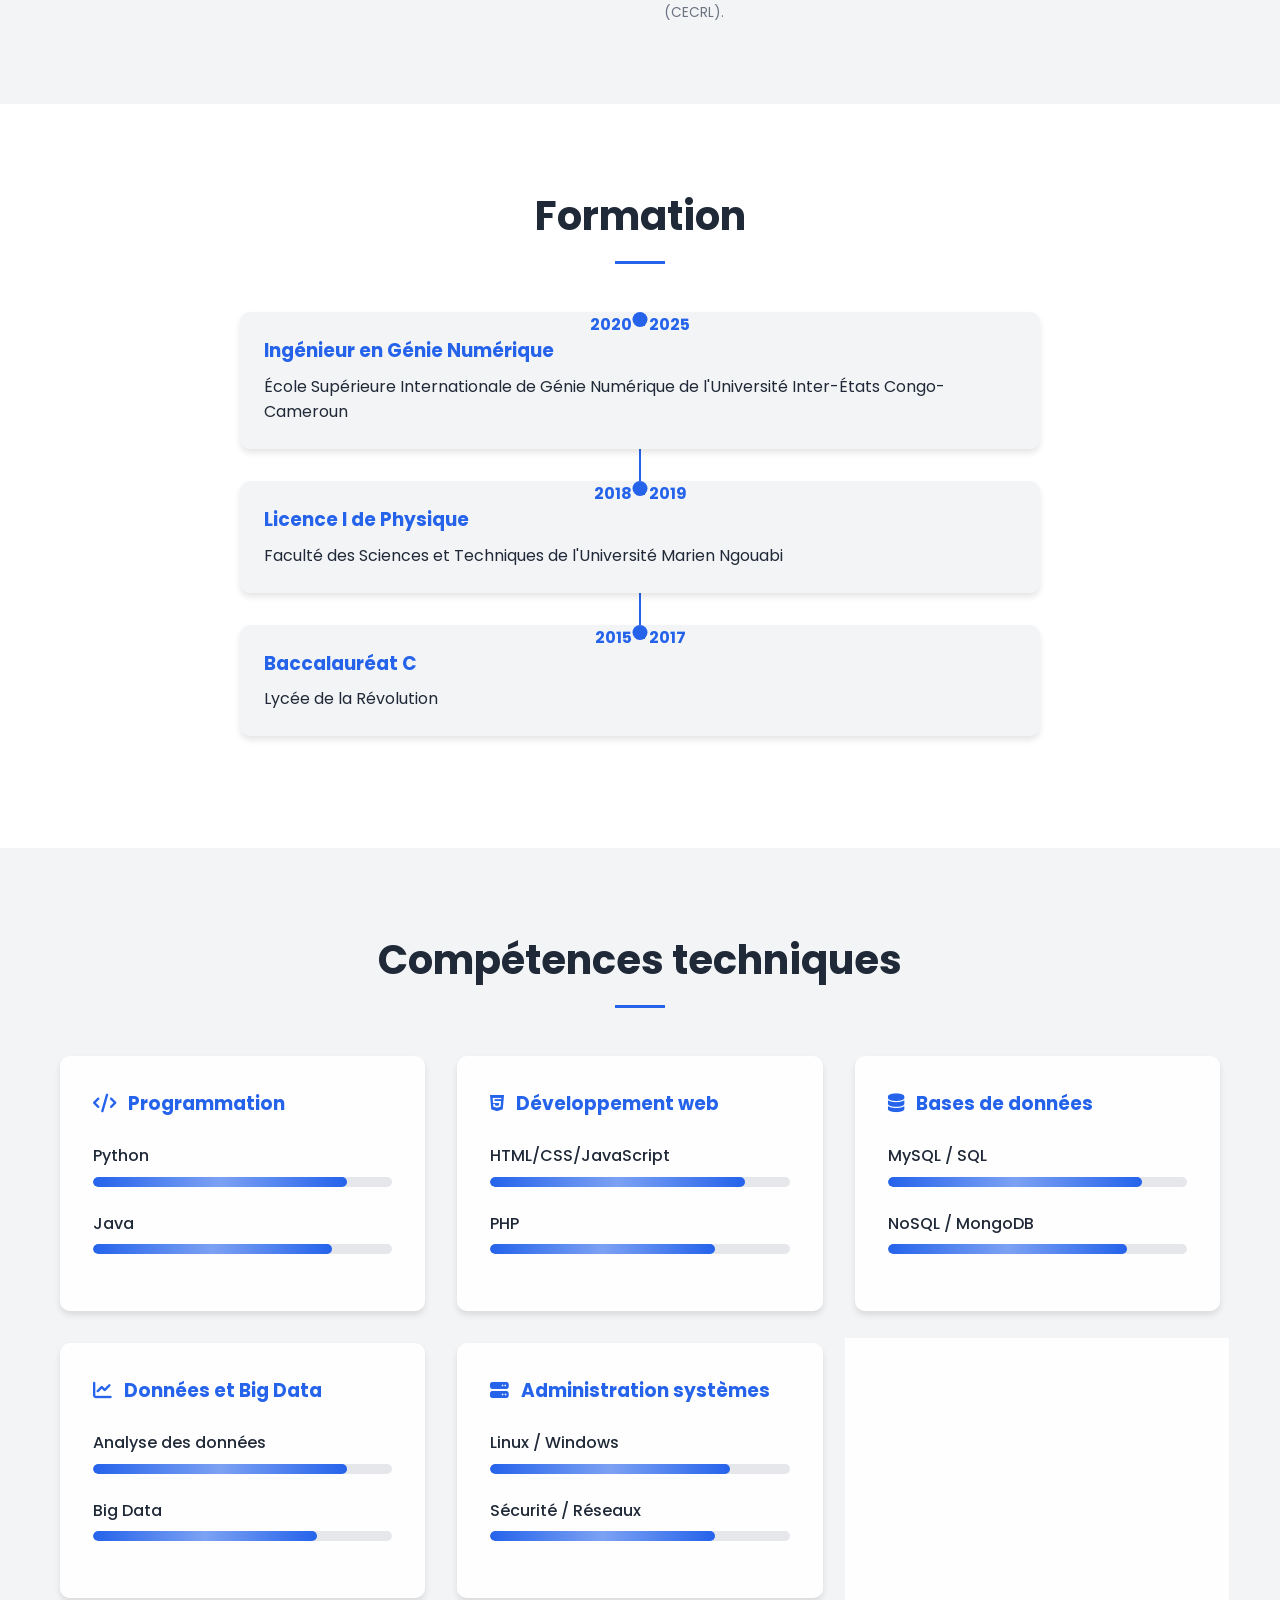
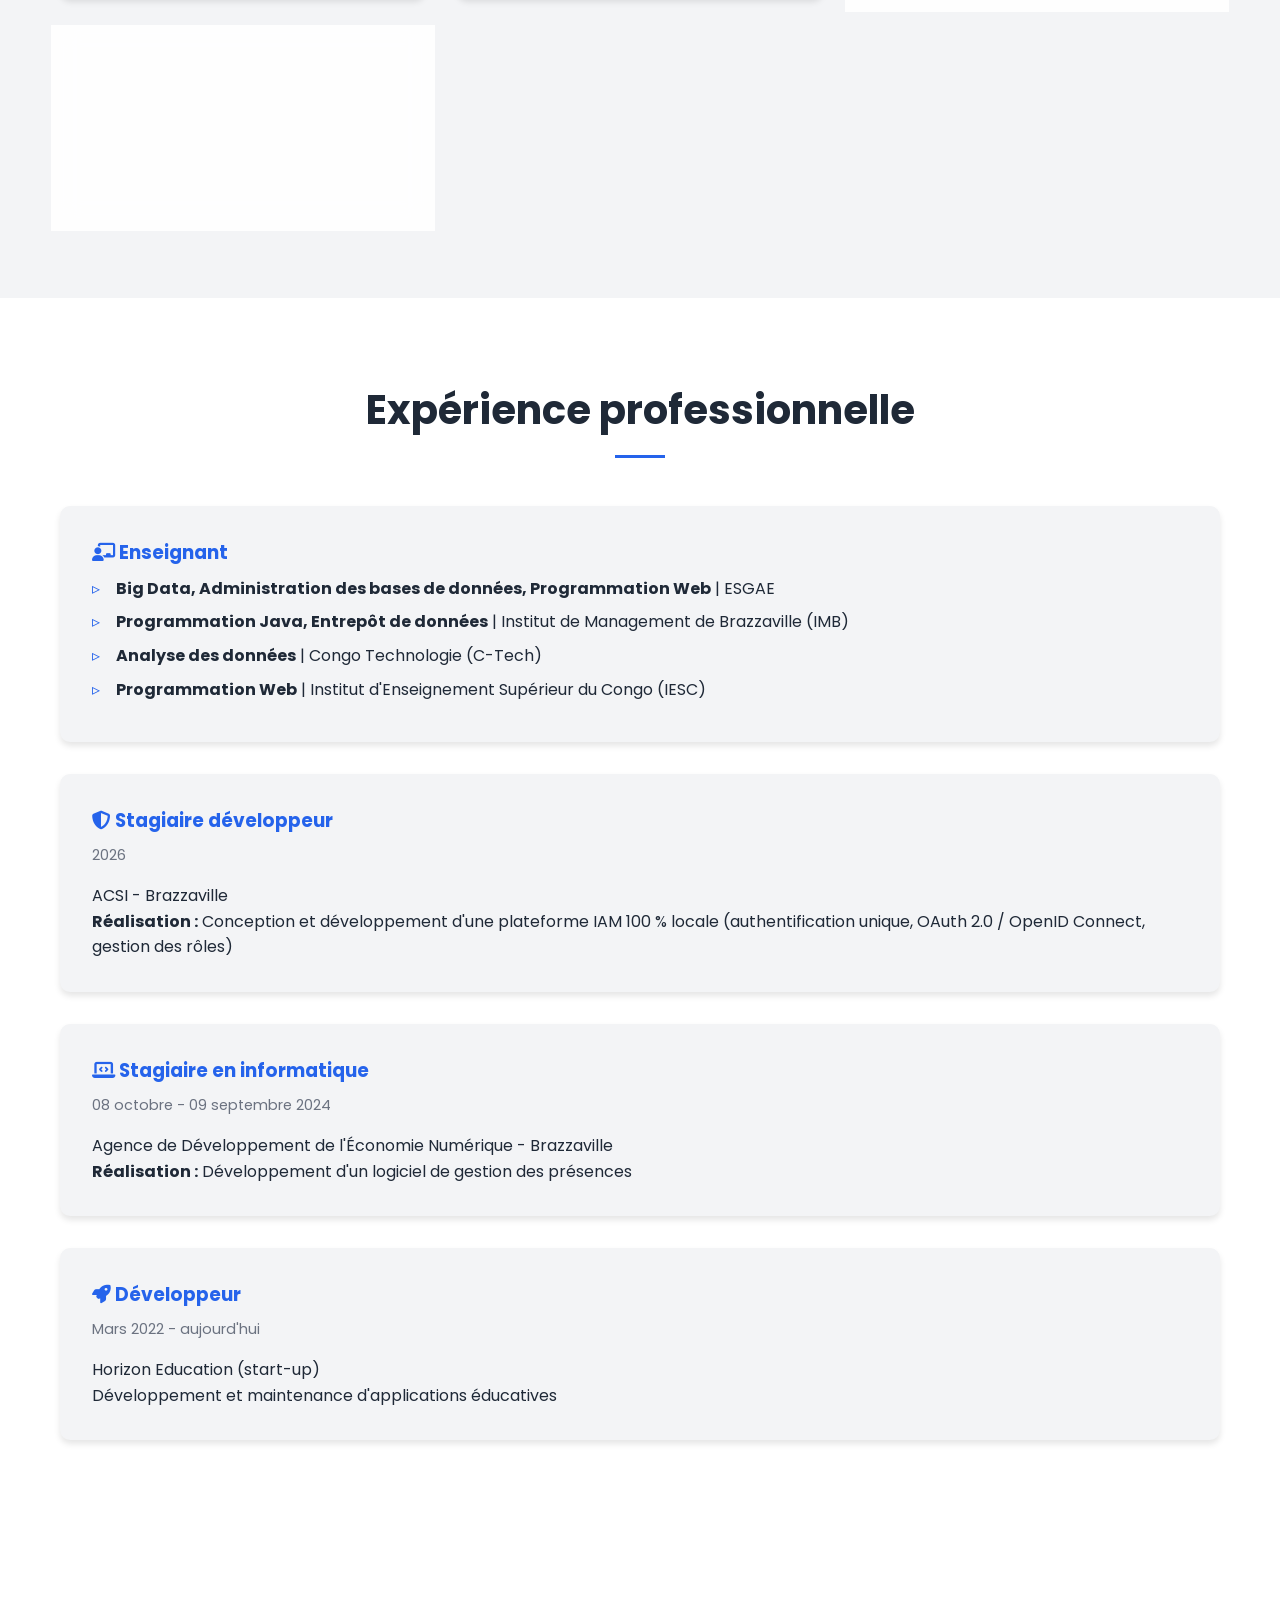
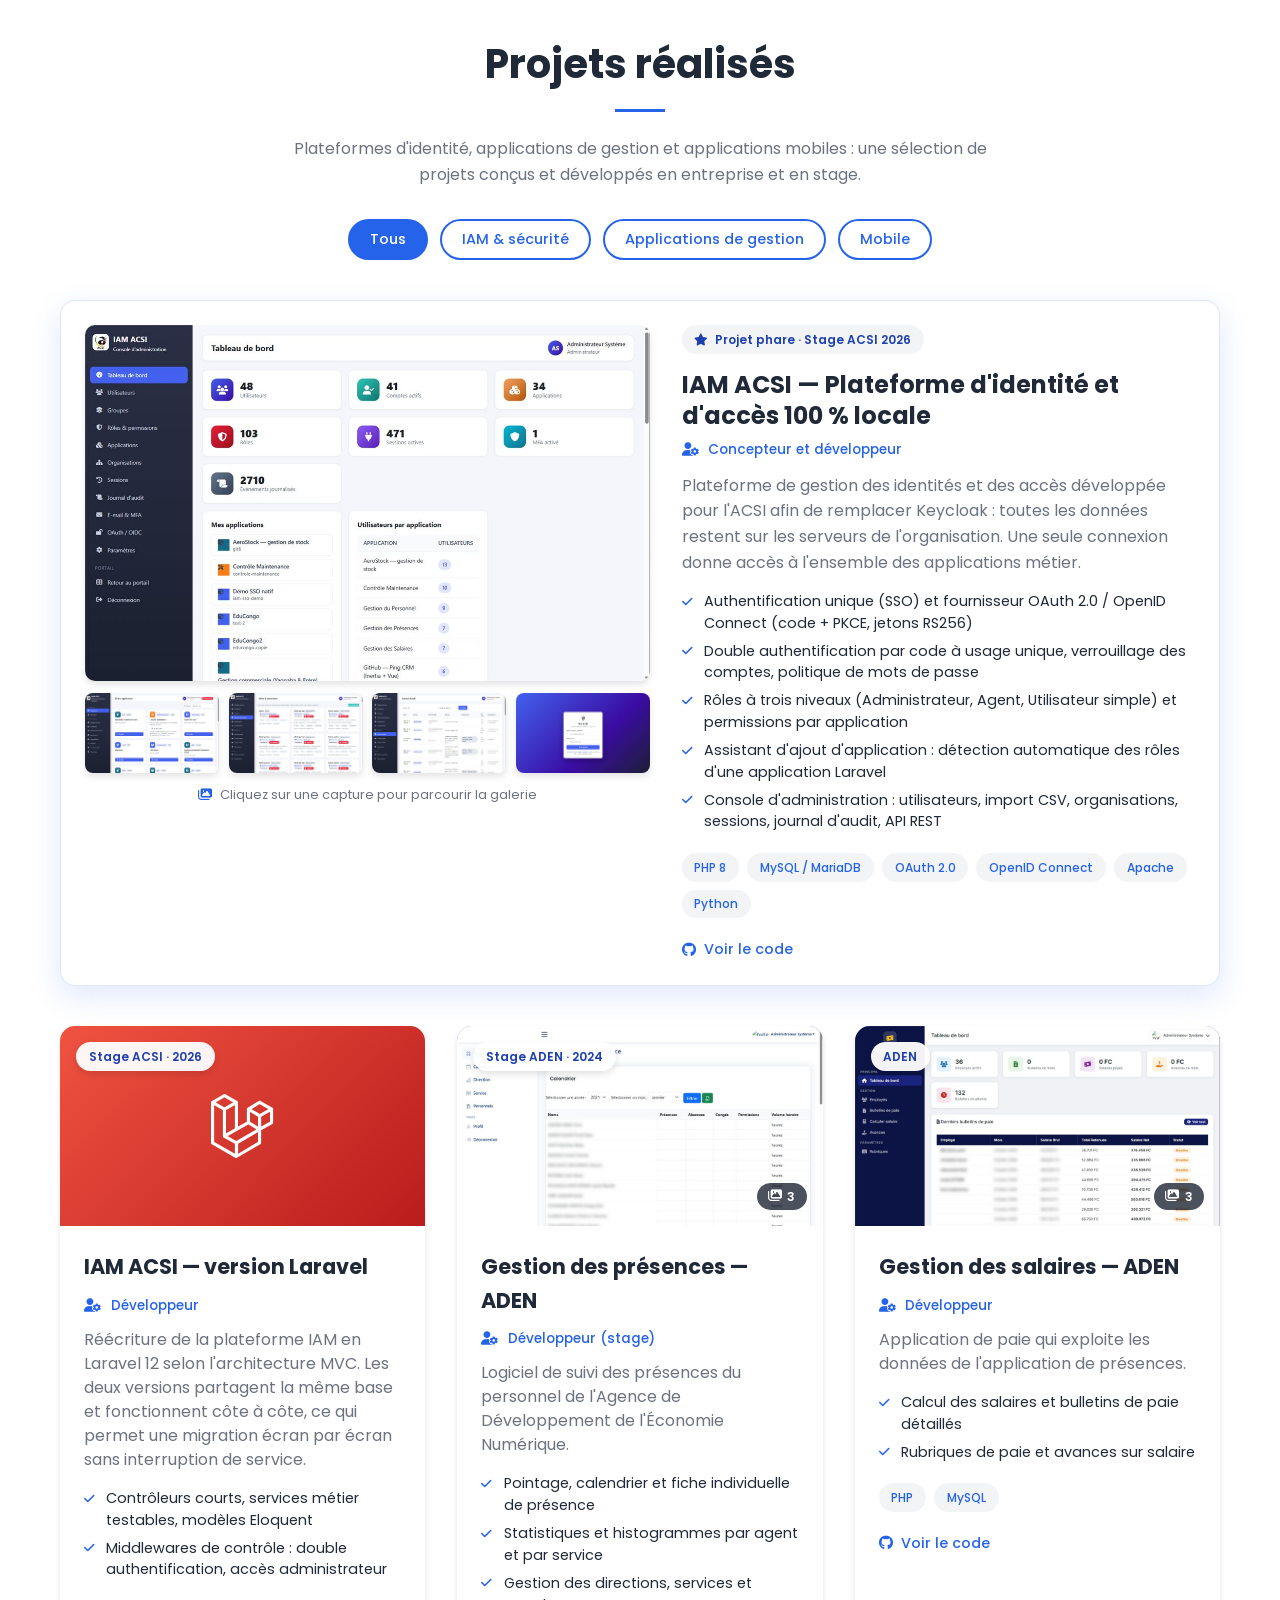
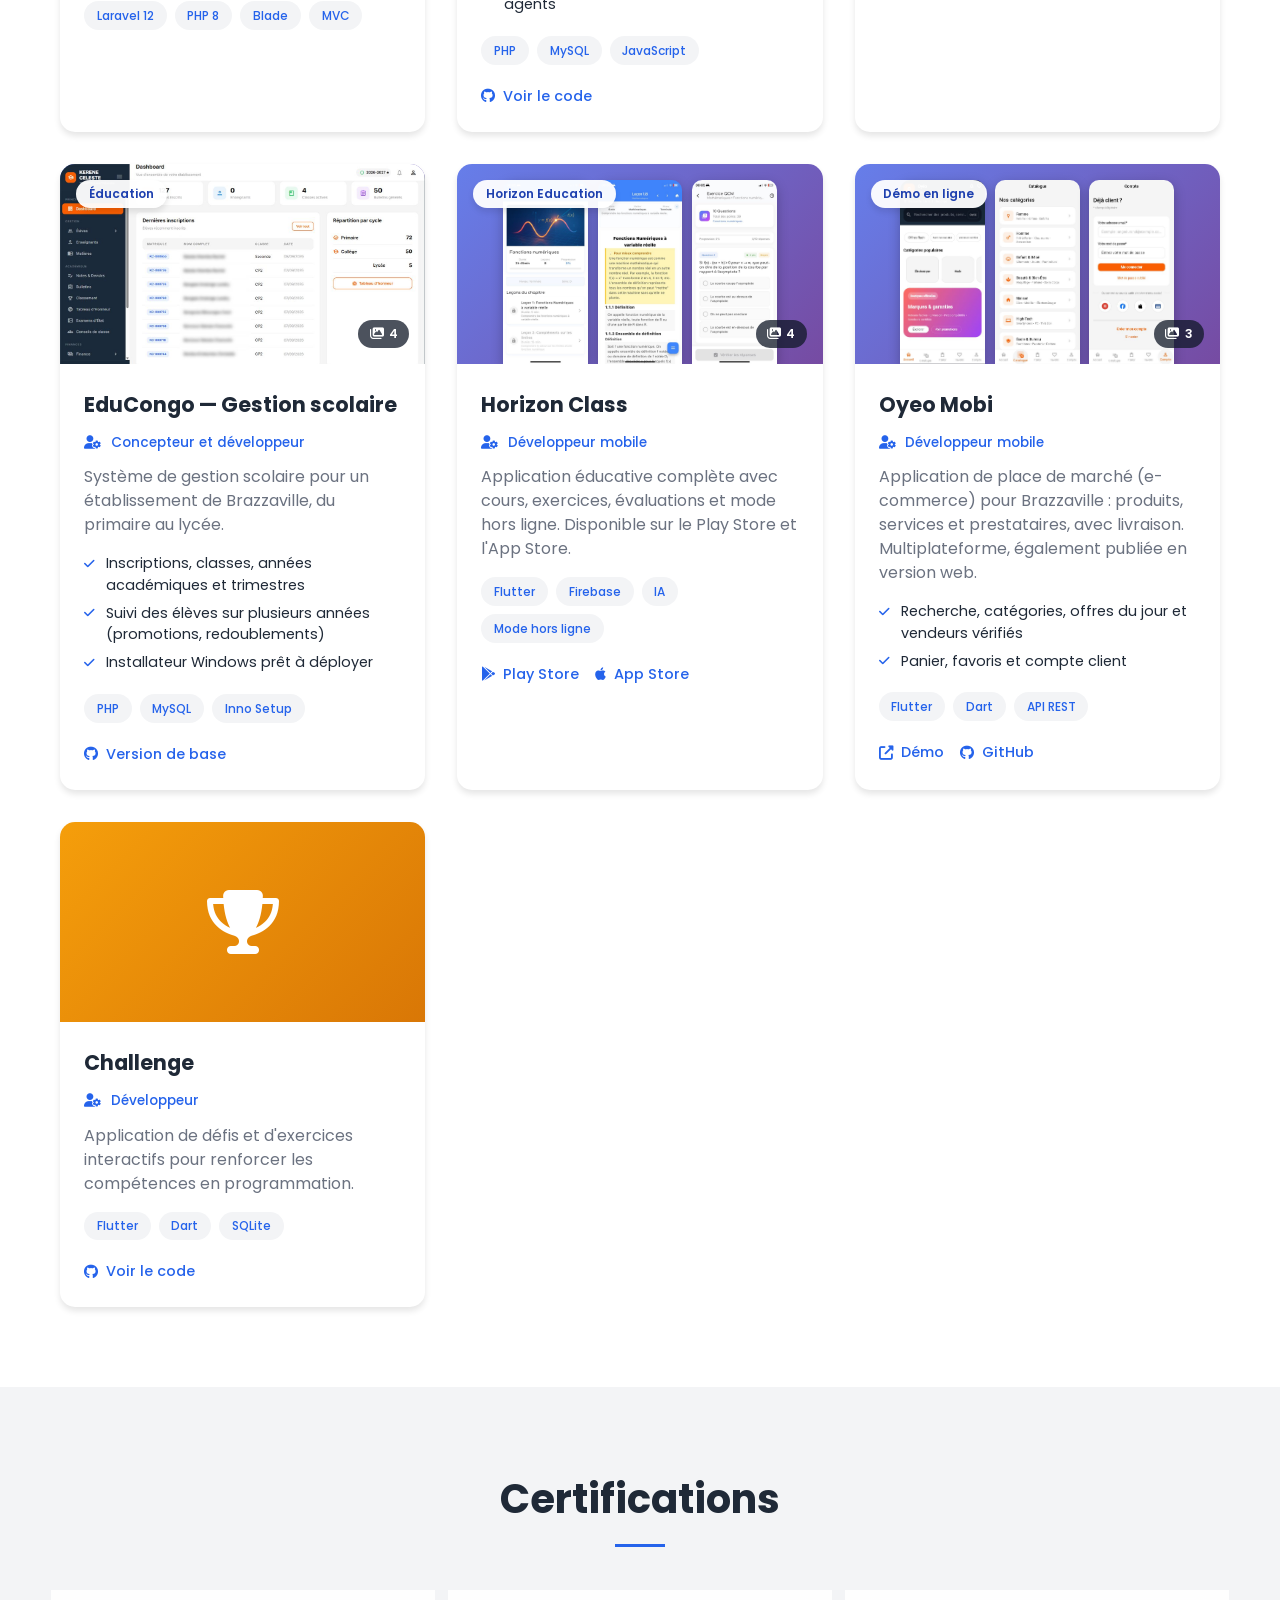
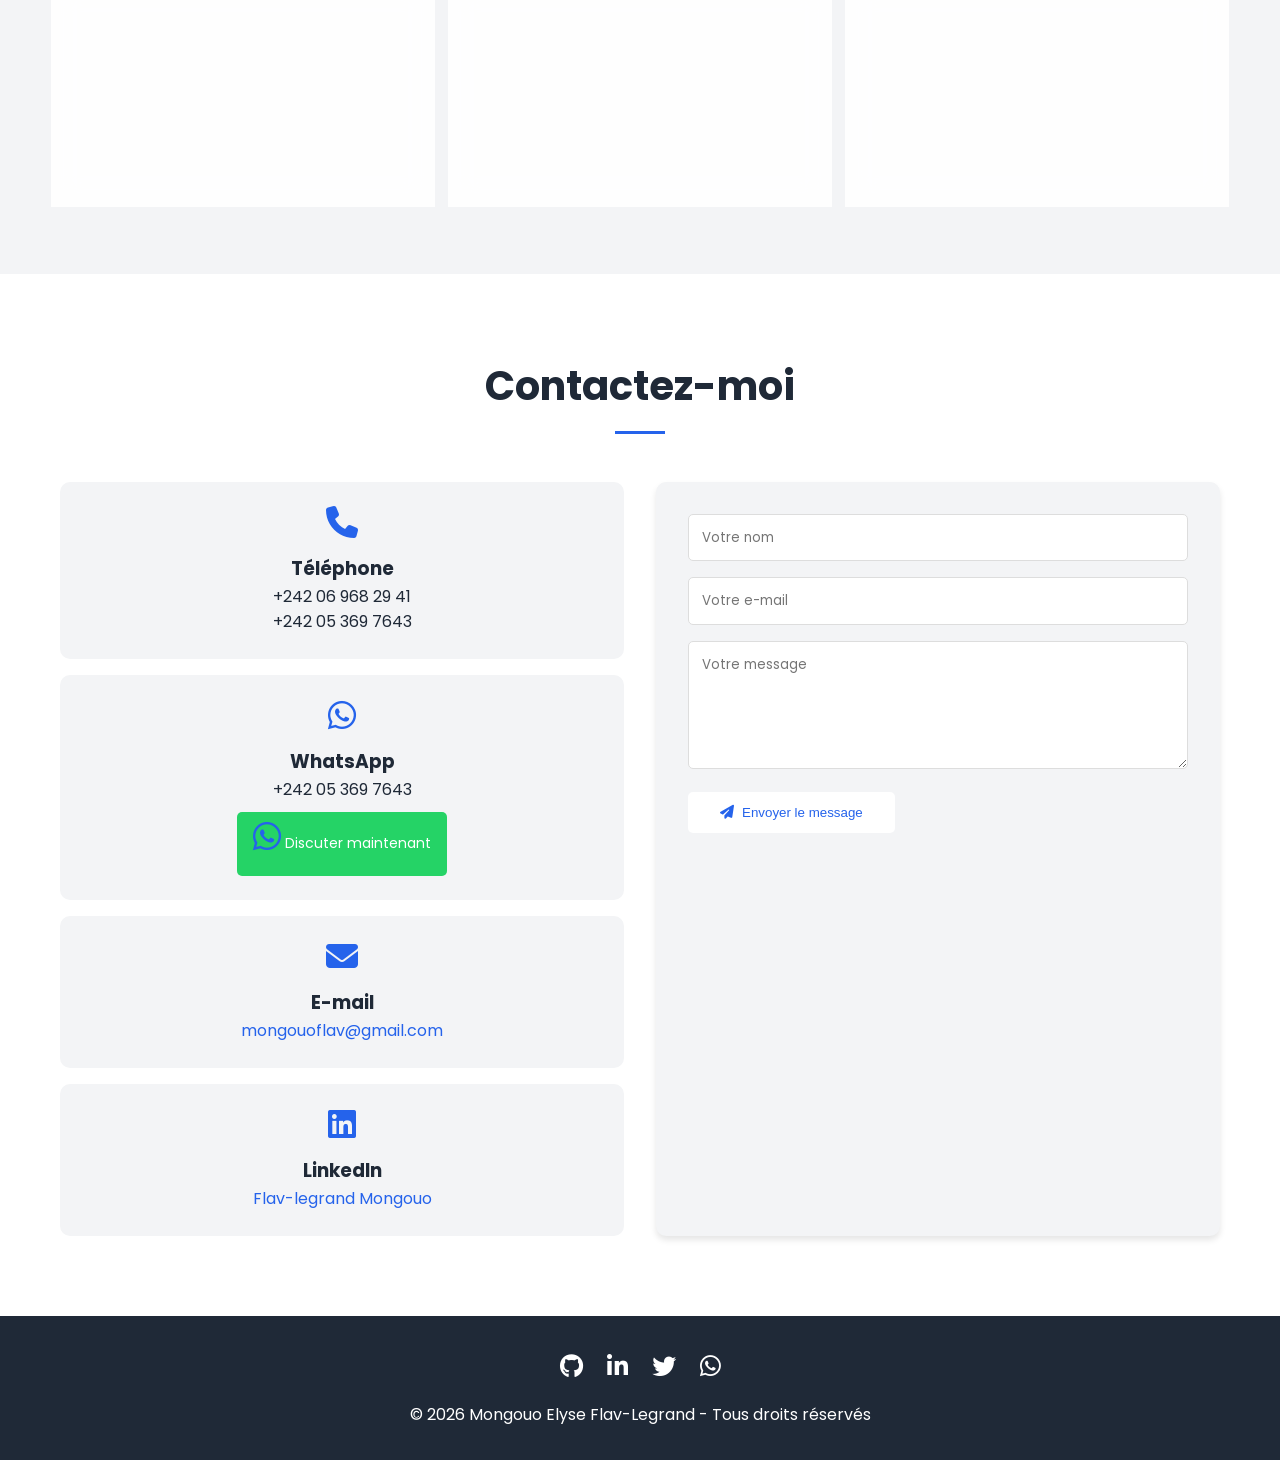
==== commit 2a78f14b: "Niveaux CECRL pour les langues et corrections du texte Remplace les jauges de langues par une échell" ====
--- a/index.html
+++ b/index.html
@@ -63,7 +63,7 @@
                 <div class="hero-buttons">
                     <a href="#contact" class="btn btn-primary">Me contacter</a>
                     <a href="assets/cv/CV_Flav-Legrand.pdf" download class="btn btn-secondary" id="downloadCV">
-                        <i class="fas fa-download"></i> Télécharger CV
+                        <i class="fas fa-download"></i> Télécharger le CV
                     </a>
                 </div>
             </div>
@@ -87,9 +87,8 @@
                         programmation (Python, Java), développement web et gestion de bases de données.
                     </p>
                     <p>
-                        Mes compétences en <strong>Big Data</strong>, <strong>Analyse des données</strong> et ma
-                        capacité
-                        à m'adapter rapidement aux nouvelles technologies me permettent de contribuer
+                        Mes compétences en <strong>Big Data</strong> et en <strong>analyse des données</strong>, ainsi que ma
+                        capacité à m'adapter rapidement aux nouvelles technologies me permettent de contribuer
                         efficacement à des projets d'envergure.
                     </p>
                     <p>
@@ -117,24 +116,35 @@
                         </div>
                         <div class="loisir-card">
                             <i class="fas fa-music"></i>
-                            <h4>Music</h4>
+                            <h4>Musique</h4>
                             <p>Musique chrétienne pour l'inspiration et la détente</p>
                         </div>
                     </div>
                     <div class="languages">
                         <h3>Langues</h3>
                         <div class="language-item">
-                            <span>Français</span>
-                            <div class="progress-bar">
-                                <div class="progress" style="width: 100%"></div>
-                            </div>
+                            <span>Français : C2</span>
+                            <ol class="cecrl" aria-hidden="true">
+                                <li class="atteint">A1</li>
+                                <li class="atteint">A2</li>
+                                <li class="atteint">B1</li>
+                                <li class="atteint">B2</li>
+                                <li class="atteint">C1</li>
+                                <li class="atteint niveau">C2</li>
+                            </ol>
                         </div>
                         <div class="language-item">
-                            <span>Anglais</span>
-                            <div class="progress-bar">
-                                <div class="progress" style="width: 75%"></div>
-                            </div>
-                        </div>
+                            <span>Anglais : B2</span>
+                            <ol class="cecrl" aria-hidden="true">
+                                <li class="atteint">A1</li>
+                                <li class="atteint">A2</li>
+                                <li class="atteint">B1</li>
+                                <li class="atteint niveau">B2</li>
+                                <li>C1</li>
+                                <li>C2</li>
+                            </ol>
+                        </div>
+                        <p class="cecrl-legende">Niveaux selon le Cadre européen commun de référence pour les langues (CECRL).</p>
                     </div>
                 </div>
             </div>
@@ -151,7 +161,7 @@
                     <div class="timeline-date">2020 – 2025</div>
                     <div class="timeline-content">
                         <h3>Ingénieur en Génie Numérique</h3>
-                        <p>École Supérieure Internationale de Génie Numérique de l'Université Inter-État Congo-Cameroun
+                        <p>École Supérieure Internationale de Génie Numérique de l'Université Inter-États Congo-Cameroun
                         </p>
                     </div>
                 </div>
@@ -159,7 +169,7 @@
                     <div class="timeline-dot"></div>
                     <div class="timeline-date">2018 – 2019</div>
                     <div class="timeline-content">
-                        <h3>Licence I Physique</h3>
+                        <h3>Licence I de Physique</h3>
                         <p>Faculté des Sciences et Techniques de l'Université Marien Ngouabi</p>
                     </div>
                 </div>
@@ -168,7 +178,7 @@
                     <div class="timeline-date">2015 – 2017</div>
                     <div class="timeline-content">
                         <h3>Baccalauréat C</h3>
-                        <p>Lycée de la Révélation</p>
+                        <p>Lycée de la Révolution</p>
                     </div>
                 </div>
             </div>
@@ -196,7 +206,7 @@
                     </div>
                 </div>
                 <div class="skill-category">
-                    <h3><i class="fab fa-html5"></i> Développement Web</h3>
+                    <h3><i class="fab fa-html5"></i> Développement web</h3>
                     <div class="skill-item">
                         <span>HTML/CSS/JavaScript</span>
                         <div class="progress-bar">
@@ -226,7 +236,7 @@
                     </div>
                 </div>
                 <div class="skill-category">
-                    <h3><i class="fas fa-chart-line"></i> Data & Big Data</h3>
+                    <h3><i class="fas fa-chart-line"></i> Données et Big Data</h3>
                     <div class="skill-item">
                         <span>Analyse des données</span>
                         <div class="progress-bar">
@@ -241,7 +251,7 @@
                     </div>
                 </div>
                 <div class="skill-category">
-                    <h3><i class="fas fa-server"></i> Administration Systèmes</h3>
+                    <h3><i class="fas fa-server"></i> Administration systèmes</h3>
                     <div class="skill-item">
                         <span>Linux / Windows</span>
                         <div class="progress-bar">
@@ -249,7 +259,7 @@
                         </div>
                     </div>
                     <div class="skill-item">
-                        <span>Sécurité / Réseautage</span>
+                        <span>Sécurité / Réseaux</span>
                         <div class="progress-bar">
                             <div class="progress" style="width: 75%"></div>
                         </div>
@@ -265,9 +275,9 @@
                     </div>
                 </div>
                 <div class="skill-category">
-                    <h3><i class="fas fa-globe"></i> Web Applications</h3>
-                    <div class="skill-item">
-                        <span>Full-Stack Development</span>
+                    <h3><i class="fas fa-globe"></i> Applications web</h3>
+                    <div class="skill-item">
+                        <span>Développement full-stack</span>
                         <div class="progress-bar">
                             <div class="progress" style="width: 85%"></div>
                         </div>
@@ -289,7 +299,7 @@
                         <li><strong>Big Data, Administration des bases de données, Programmation Web</strong> | ESGAE</li>
                         <li><strong>Programmation Java, Entrepôt de données</strong> | Institut de Management de
                             Brazzaville (IMB)</li>
-                        <li><strong>Analyse des Données</strong> | Congo Technologie (C-Tech)</li>
+                        <li><strong>Analyse des données</strong> | Congo Technologie (C-Tech)</li>
                         <li><strong>Programmation Web</strong> | Institut d'Enseignement Supérieur du Congo (IESC)</li>
                     </ul>
                 </div>
@@ -304,15 +314,15 @@
             </div>
 
             <div class="experience-card">
-                <h3><i class="fas fa-laptop-code"></i> Stagiaire en Informatique</h3>
-                <p class="experience-date">08 Octobre - 09 Septembre 2024</p>
-                <p>Agence de Développement et de l'Économie Numérique - Brazzaville</p>
-                <p><strong>Réalisation :</strong> Développement d'un logiciel de gestion de présences</p>
+                <h3><i class="fas fa-laptop-code"></i> Stagiaire en informatique</h3>
+                <p class="experience-date">08 octobre - 09 septembre 2024</p>
+                <p>Agence de Développement de l'Économie Numérique - Brazzaville</p>
+                <p><strong>Réalisation :</strong> Développement d'un logiciel de gestion des présences</p>
             </div>
 
             <div class="experience-card">
                 <h3><i class="fas fa-rocket"></i> Développeur</h3>
-                <p class="experience-date">Mars 2022 - Présent</p>
+                <p class="experience-date">Mars 2022 - aujourd'hui</p>
                 <p>Horizon Education (start-up)</p>
                 <p>Développement et maintenance d'applications éducatives</p>
             </div>
@@ -510,12 +520,12 @@
                 <div class="projet-content">
                     <h3>Horizon Class</h3>
                     <p class="projet-role"><i class="fas fa-user-gear"></i> Développeur mobile</p>
-                    <p>Application éducative complète avec cours, exercices, évaluations et mode hors ligne. Disponible sur Play Store et App Store.</p>
+                    <p>Application éducative complète avec cours, exercices, évaluations et mode hors ligne. Disponible sur le Play Store et l'App Store.</p>
                     <div class="projet-tech">
                         <span>Flutter</span>
                         <span>Firebase</span>
-                        <span>AI</span>
-                        <span>Offline Mode</span>
+                        <span>IA</span>
+                        <span>Mode hors ligne</span>
                     </div>
                     <div class="projet-links">
                         <a href="https://play.google.com/store/apps/details?id=com.horizoneducation.horizonclass" target="_blank" rel="noopener" class="projet-link"><i class="fab fa-google-play"></i> Play Store</a>
@@ -536,7 +546,7 @@
                 <div class="projet-content">
                     <h3>Oyeo Mobi</h3>
                     <p class="projet-role"><i class="fas fa-user-gear"></i> Développeur mobile</p>
-                    <p>Application de place de marché (e-commerce) pour Brazzaville : produits, services et prestataires, avec livraison. Cross-platform, également publiée en version web.</p>
+                    <p>Application de place de marché (e-commerce) pour Brazzaville : produits, services et prestataires, avec livraison. Multiplateforme, également publiée en version web.</p>
                     <ul class="projet-fonctions">
                         <li>Recherche, catégories, offres du jour et vendeurs vérifiés</li>
                         <li>Panier, favoris et compte client</li>
@@ -544,7 +554,7 @@
                     <div class="projet-tech">
                         <span>Flutter</span>
                         <span>Dart</span>
-                        <span>REST API</span>
+                        <span>API REST</span>
                     </div>
                     <div class="projet-links">
                         <a href="https://flav-legrand.github.io/Oyeo/" target="_blank" rel="noopener" class="projet-link"><i class="fas fa-external-link-alt"></i> Démo</a>
@@ -598,7 +608,7 @@
                     <div class="cert-content">
                         <h3>Google IT Support Specialization</h3>
                         <p class="cert-issuer">Google</p>
-                        <p class="cert-description">Support informatique, réseautage, sécurité, administration systèmes
+                        <p class="cert-description">Support informatique, réseaux, sécurité, administration systèmes
                         </p>
                     </div>
                 </div>
@@ -651,7 +661,7 @@
                     </div>
                     <div class="contact-card">
                         <i class="fas fa-envelope"></i>
-                        <h3>Email</h3>
+                        <h3>E-mail</h3>
                         <a href="mailto:mongouoflav@gmail.com"
                             style="color: var(--primary-color); text-decoration: none;">mongouoflav@gmail.com</a>
                     </div>
@@ -673,7 +683,7 @@
                         <input type="text" name="name" id="name" placeholder="Votre nom" required>
                     </div>
                     <div class="form-group">
-                        <input type="email" name="email" id="email" placeholder="Votre email" required>
+                        <input type="email" name="email" id="email" placeholder="Votre e-mail" required>
                     </div>
                     <div class="form-group">
                         <textarea name="message" id="message" rows="5" placeholder="Votre message" required></textarea>
--- a/css/style.css
+++ b/css/style.css
@@ -436,6 +436,39 @@
     font-weight: 500;
 }
 
+.cecrl {
+    display: grid;
+    grid-template-columns: repeat(6, 1fr);
+    gap: 4px;
+    list-style: none;
+}
+
+.cecrl li {
+    padding: 0.25rem 0;
+    border-radius: 5px;
+    background: #e5e7eb;
+    color: var(--gray);
+    font-size: 0.8rem;
+    font-weight: 500;
+    text-align: center;
+}
+
+.cecrl li.atteint {
+    background: #bfdbfe;
+    color: var(--secondary-color);
+}
+
+.cecrl li.niveau {
+    background: var(--primary-color);
+    color: var(--white);
+    font-weight: 700;
+}
+
+.cecrl-legende {
+    color: var(--gray);
+    font-size: 0.85rem;
+}
+
 .progress-bar {
     background: #e5e7eb;
     height: 10px;
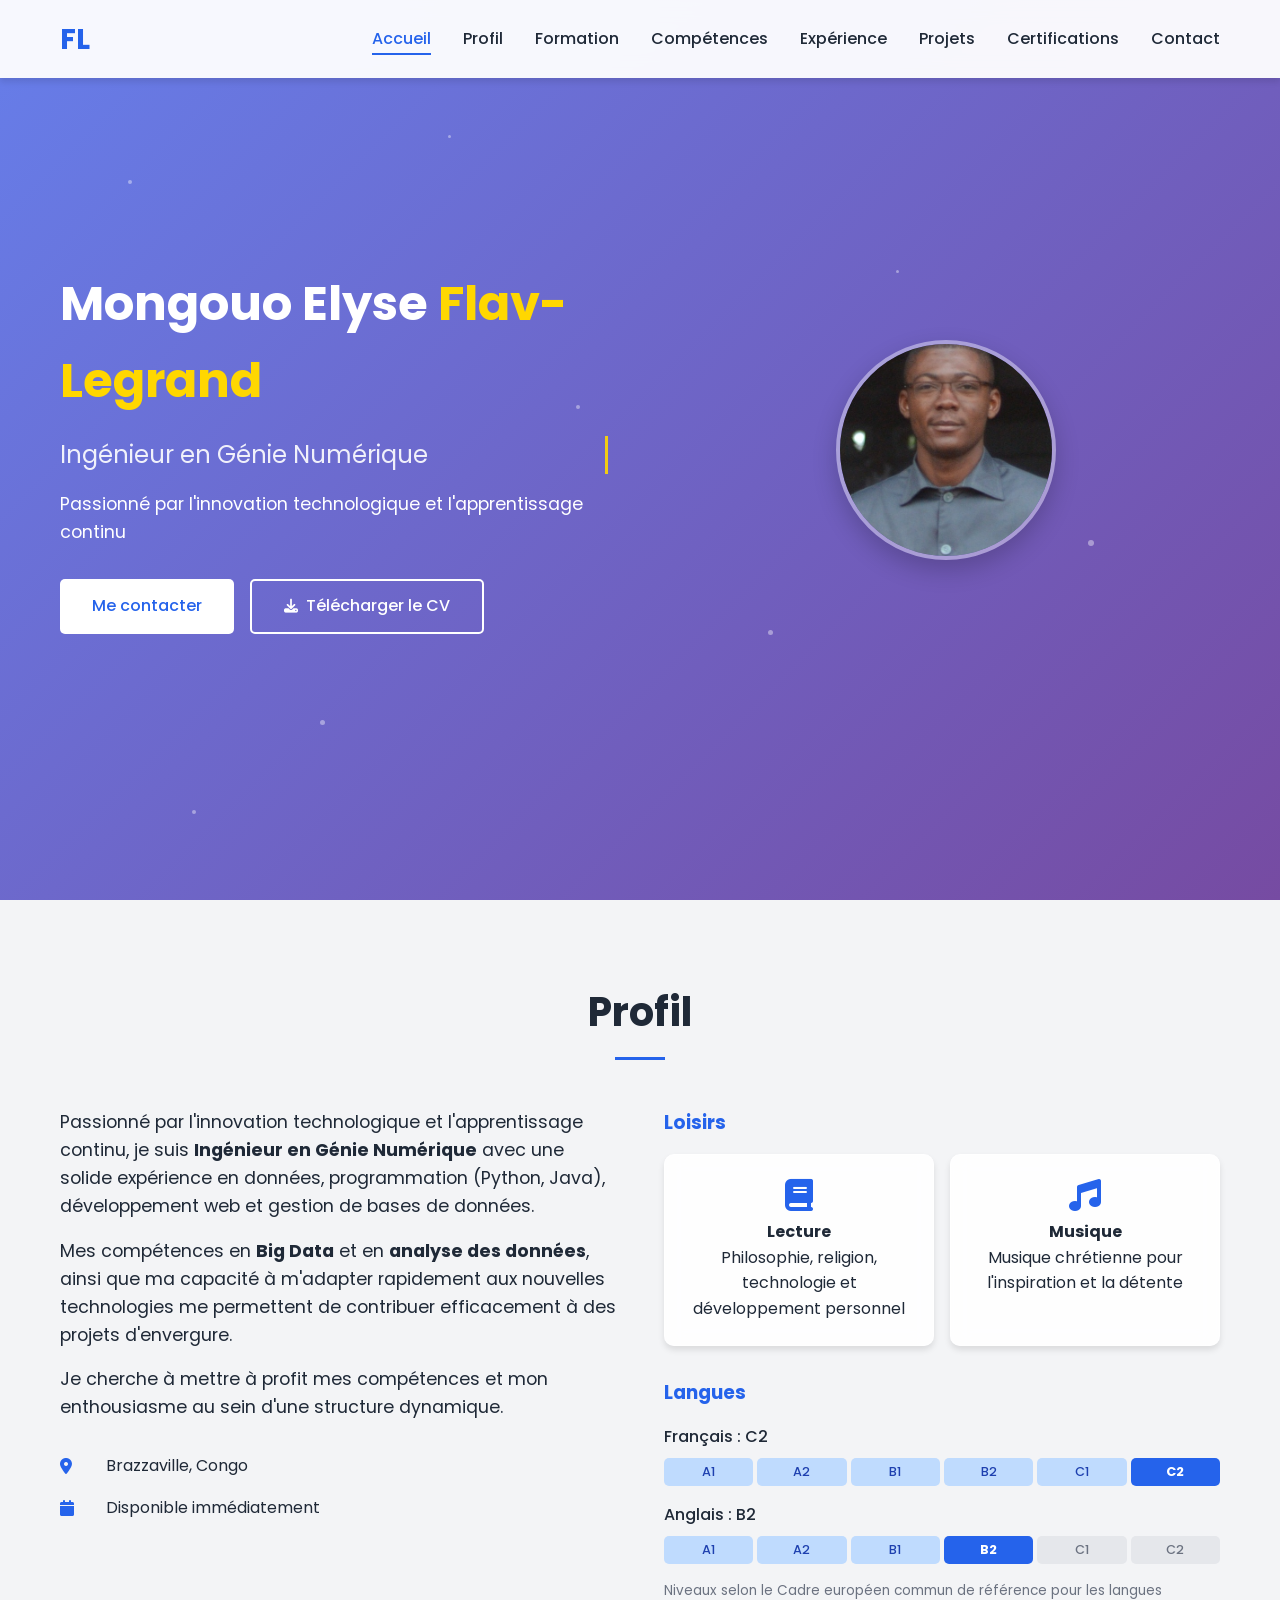
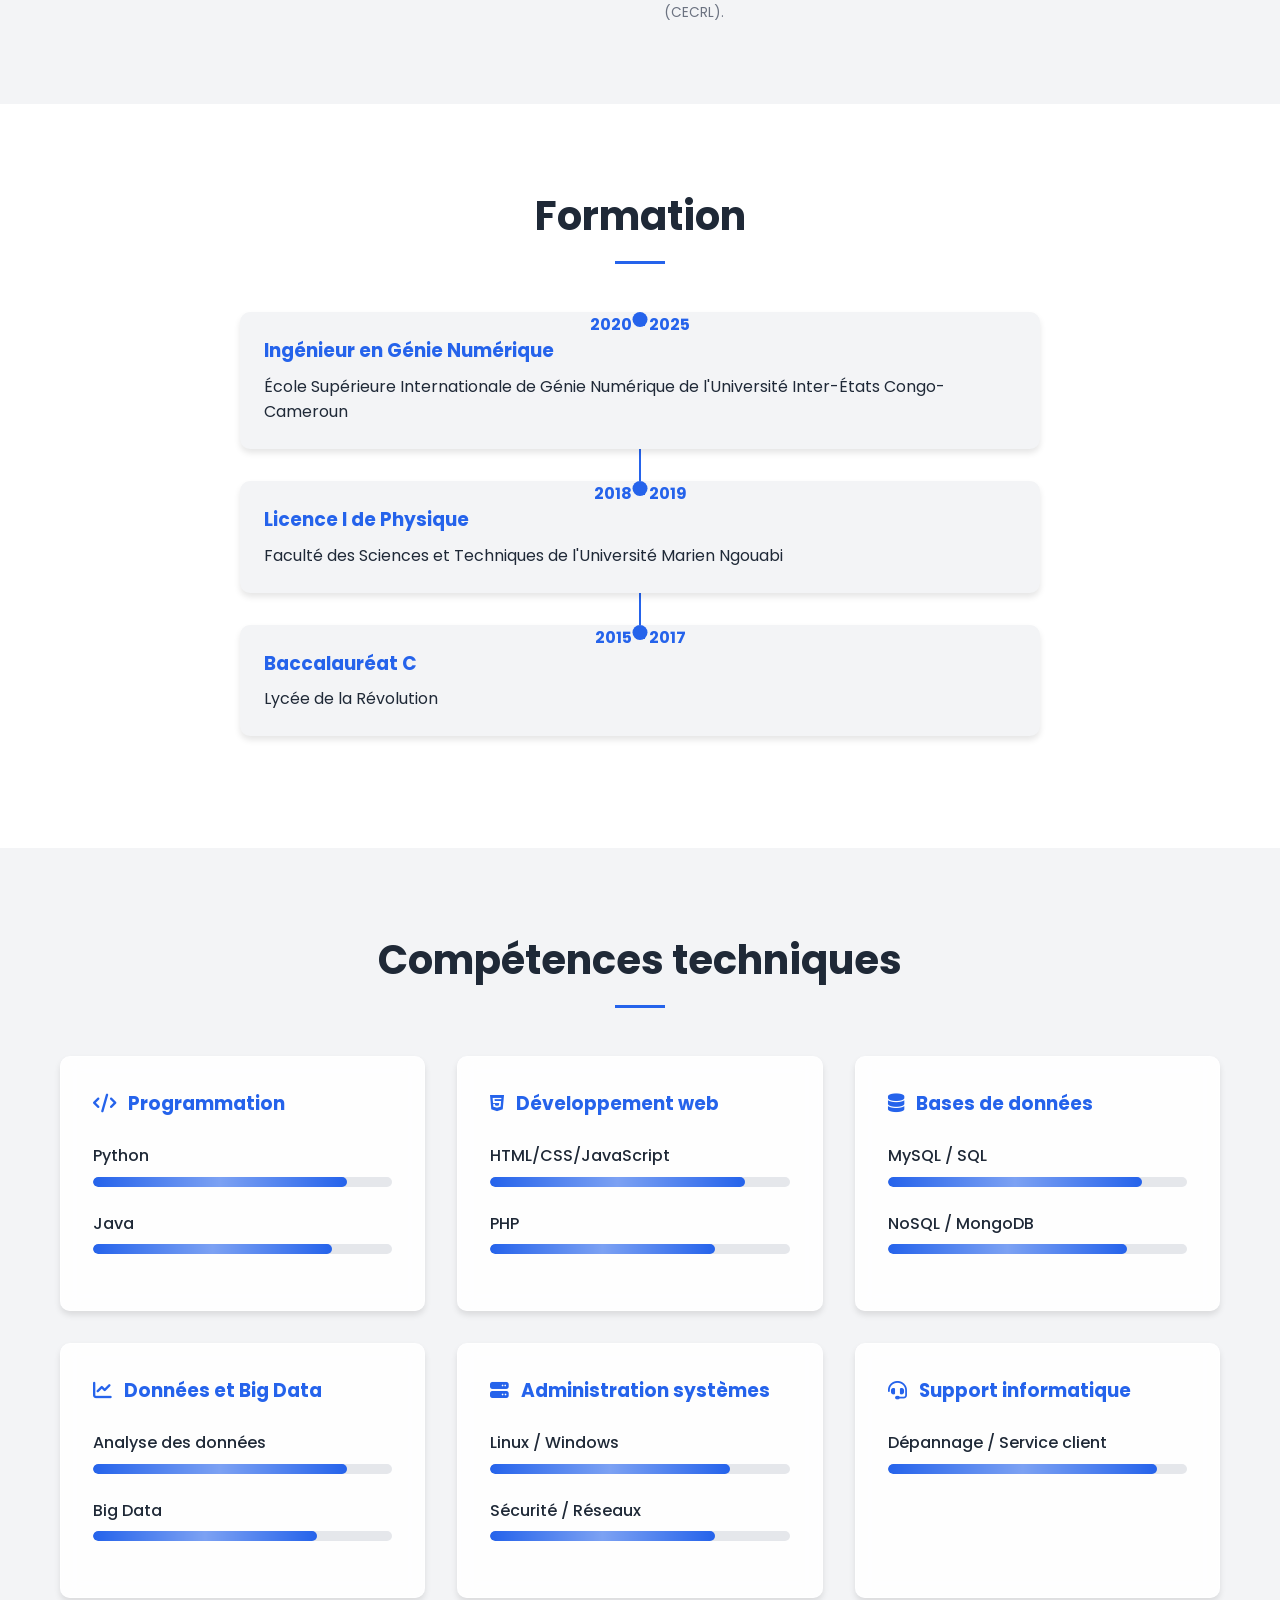
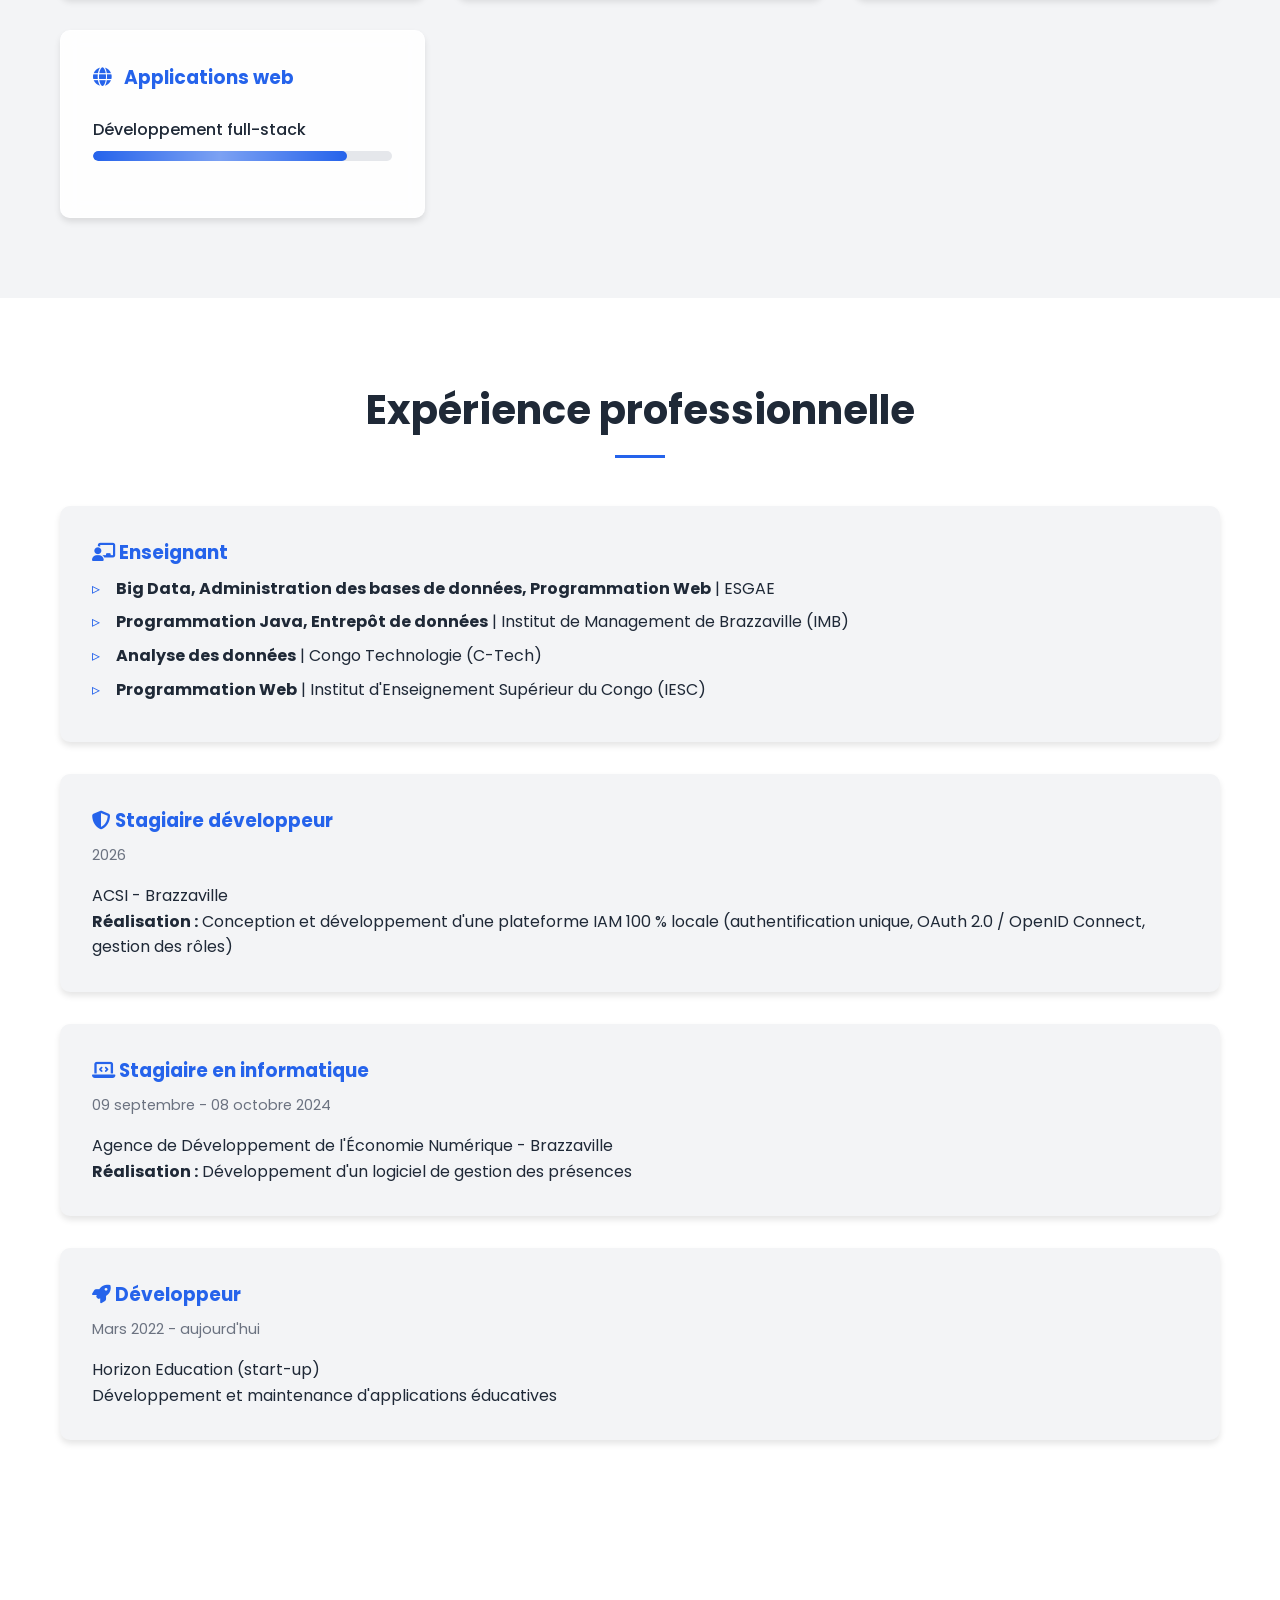
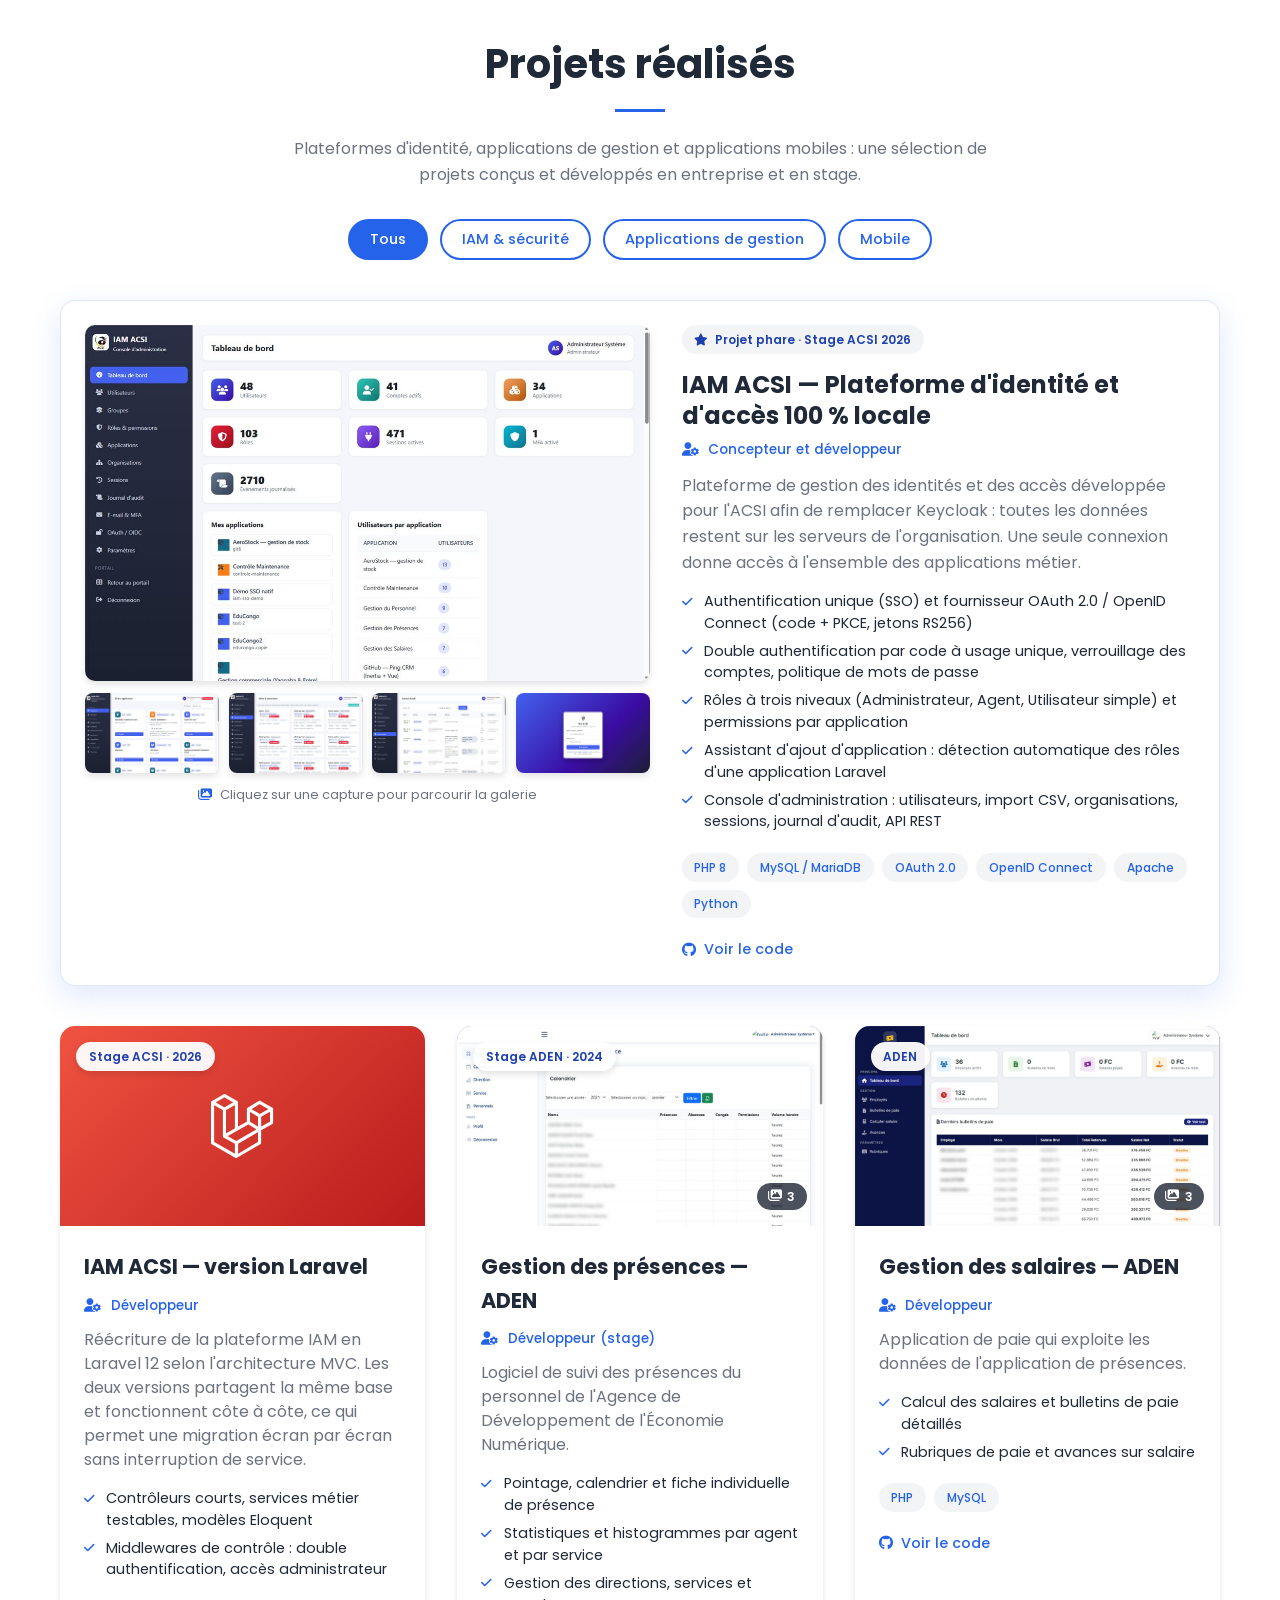
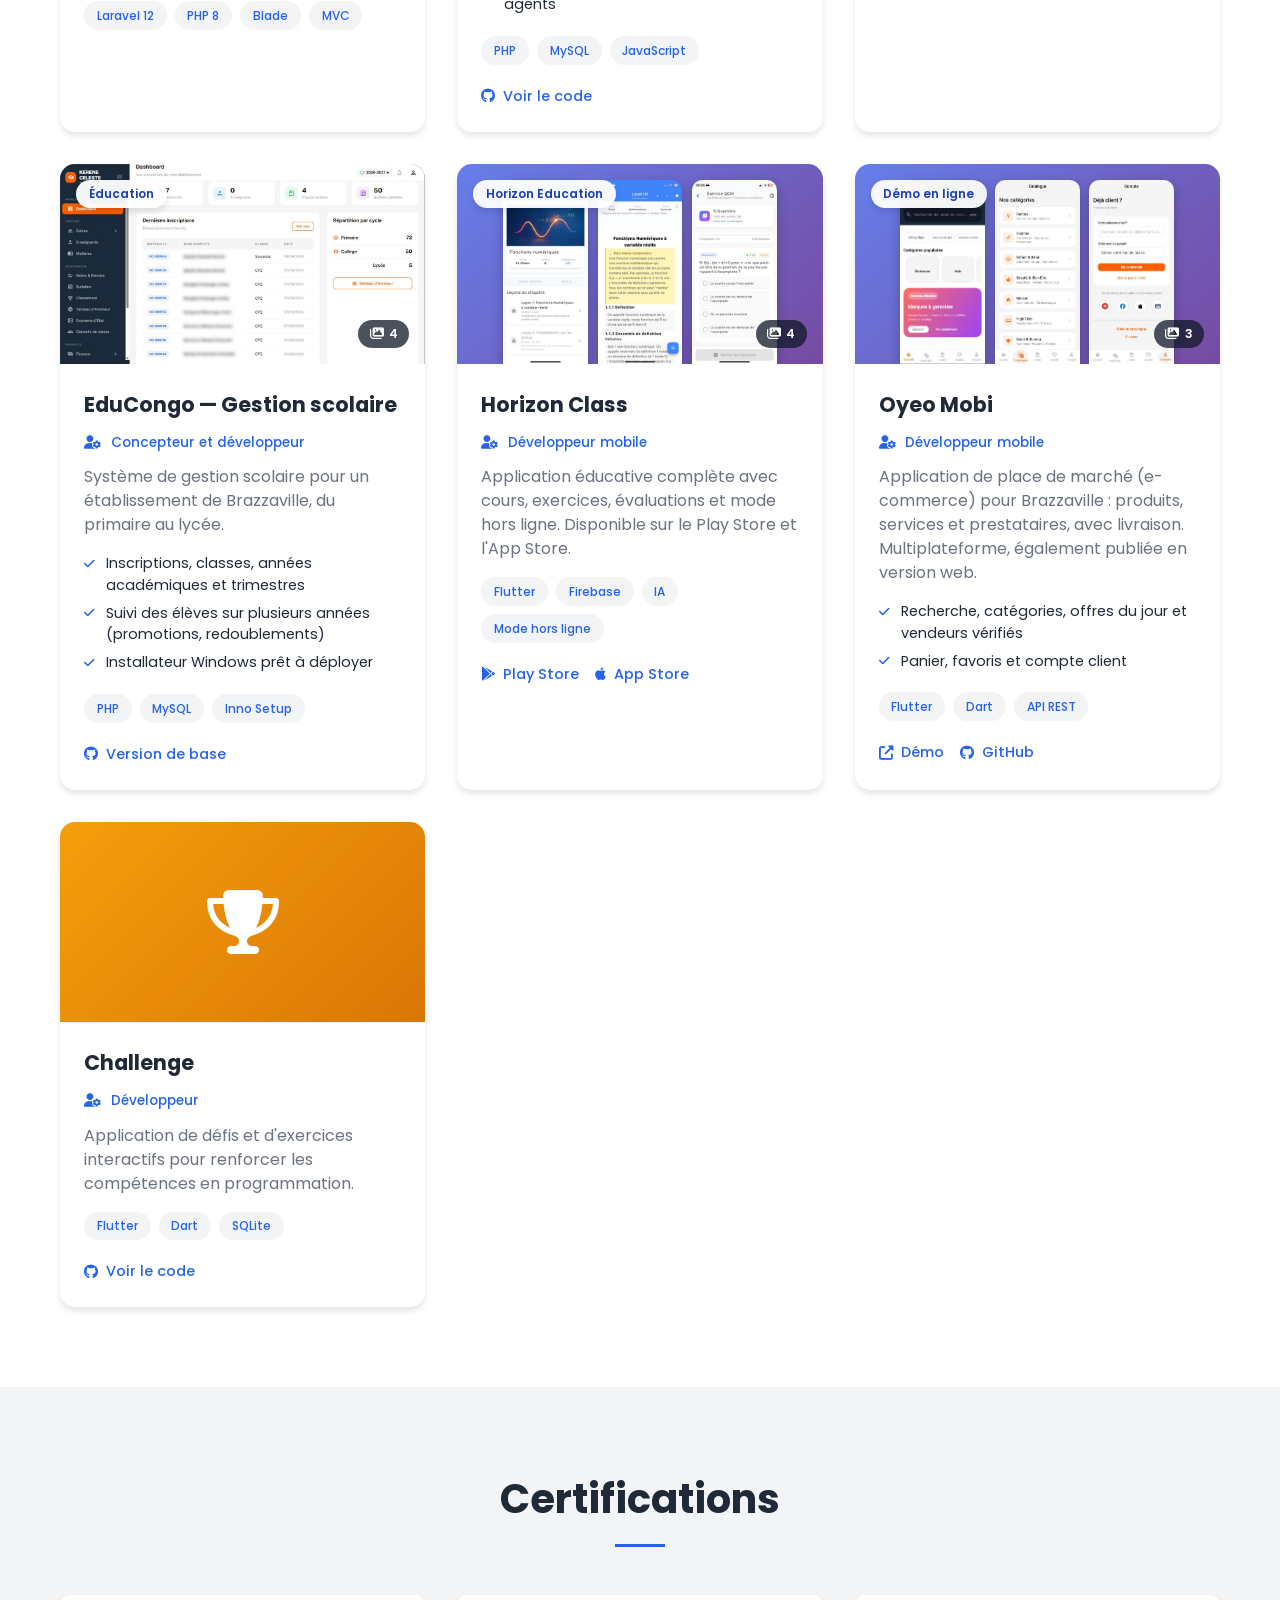
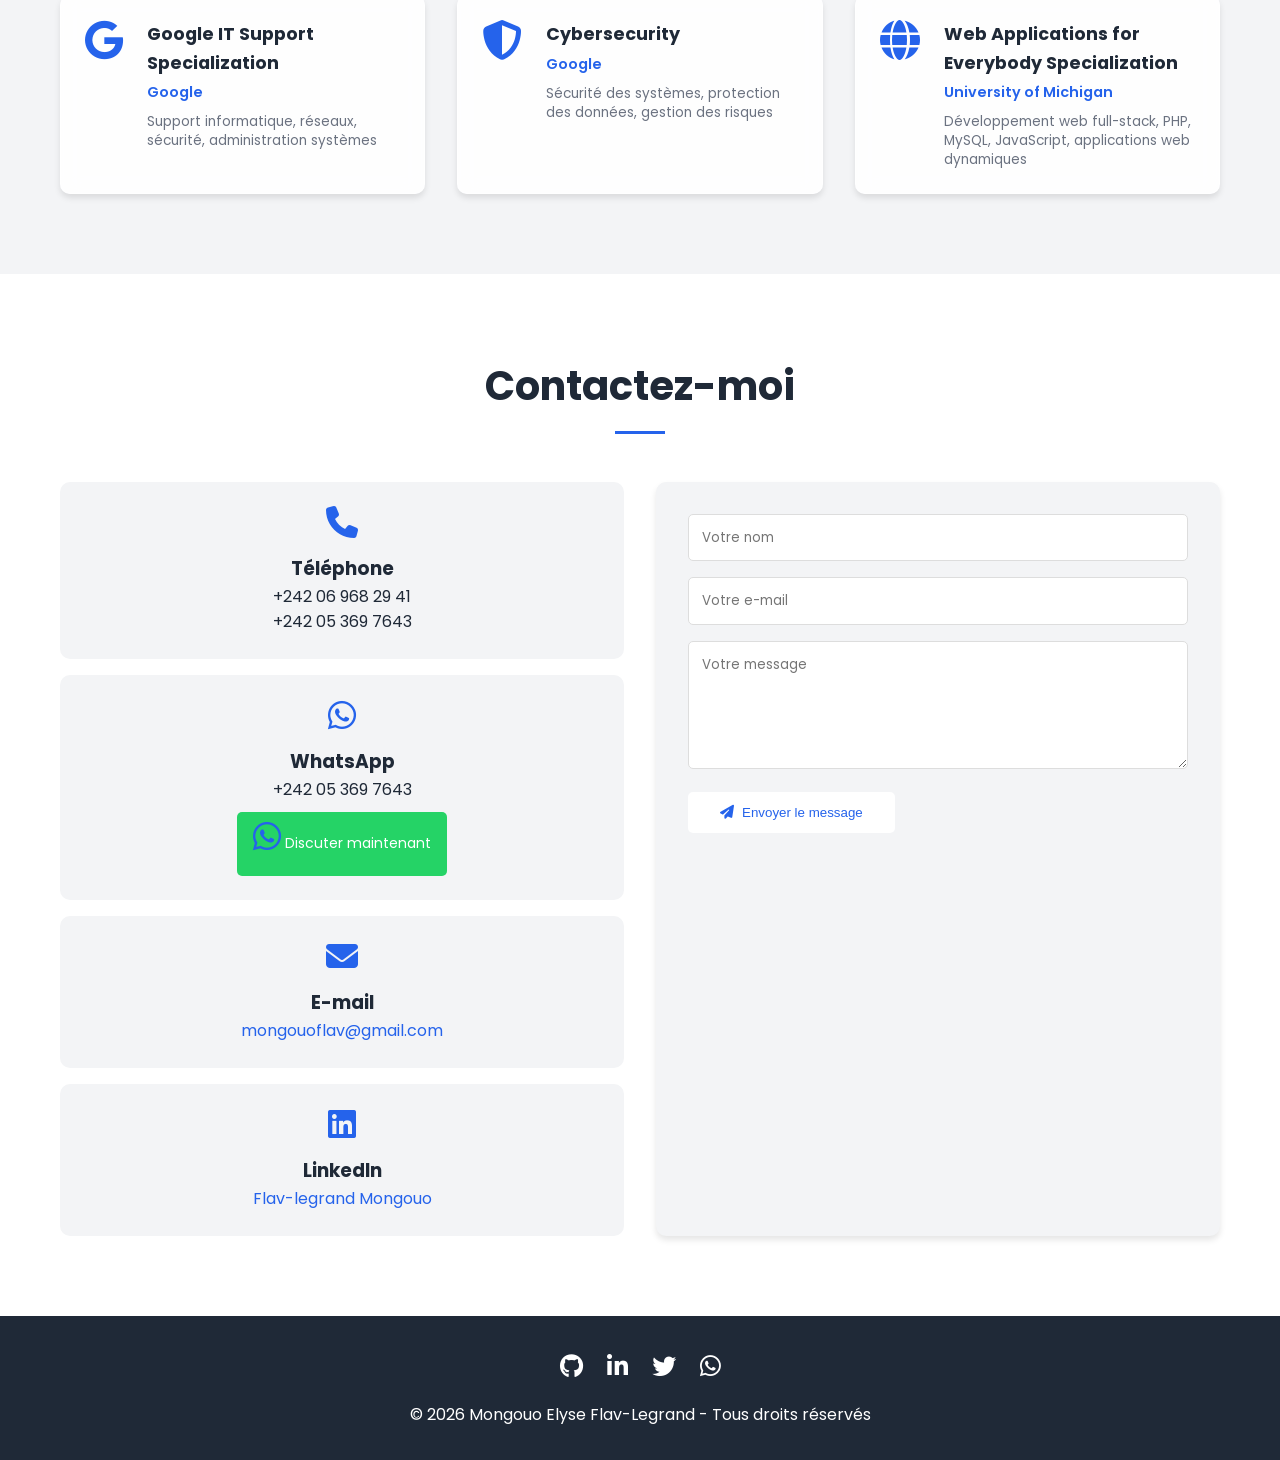
==== commit dcef1bf4: "Corrige les dates du stage à l'ADEN Co-Authored-By: Claude Opus 5.5 <noreply@anthropic.com>" ====
--- a/index.html
+++ b/index.html
@@ -315,7 +315,7 @@
 
             <div class="experience-card">
                 <h3><i class="fas fa-laptop-code"></i> Stagiaire en informatique</h3>
-                <p class="experience-date">08 octobre - 09 septembre 2024</p>
+                <p class="experience-date">09 septembre - 08 octobre 2024</p>
                 <p>Agence de Développement de l'Économie Numérique - Brazzaville</p>
                 <p><strong>Réalisation :</strong> Développement d'un logiciel de gestion des présences</p>
             </div>
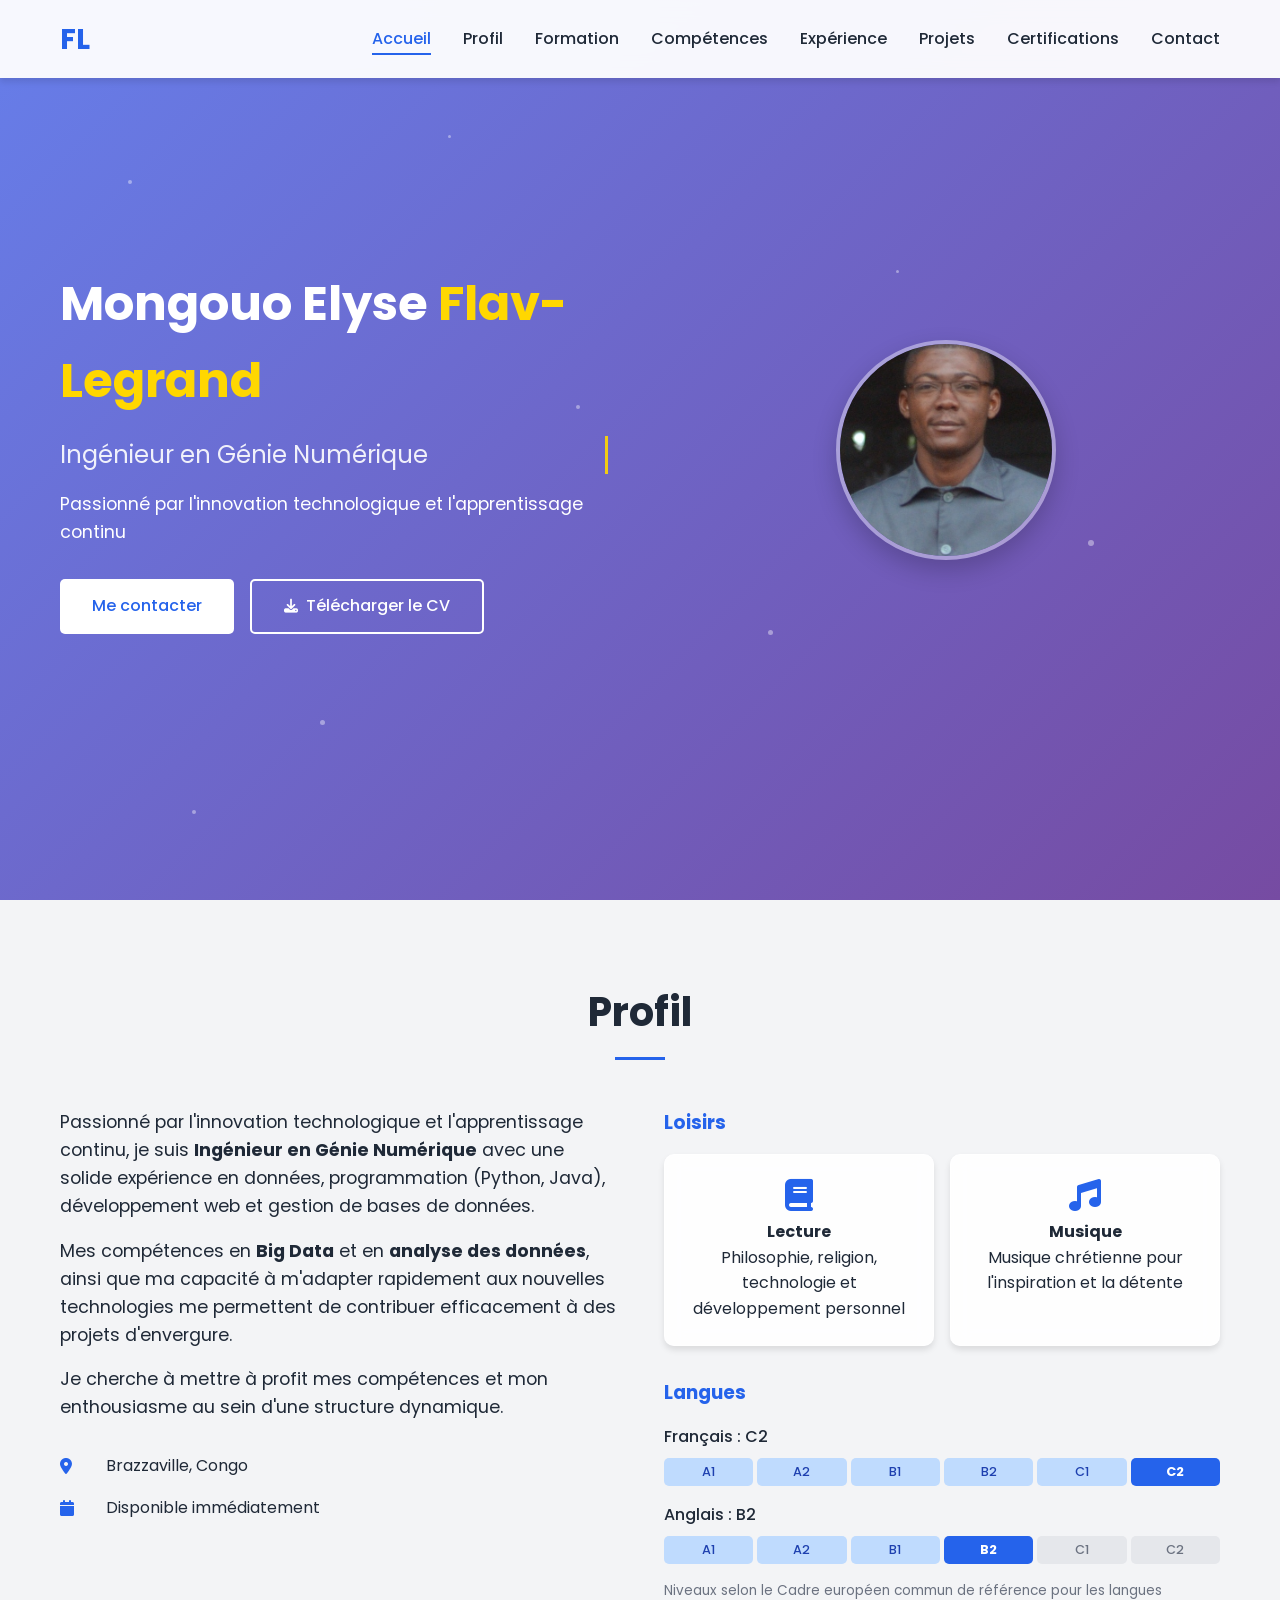
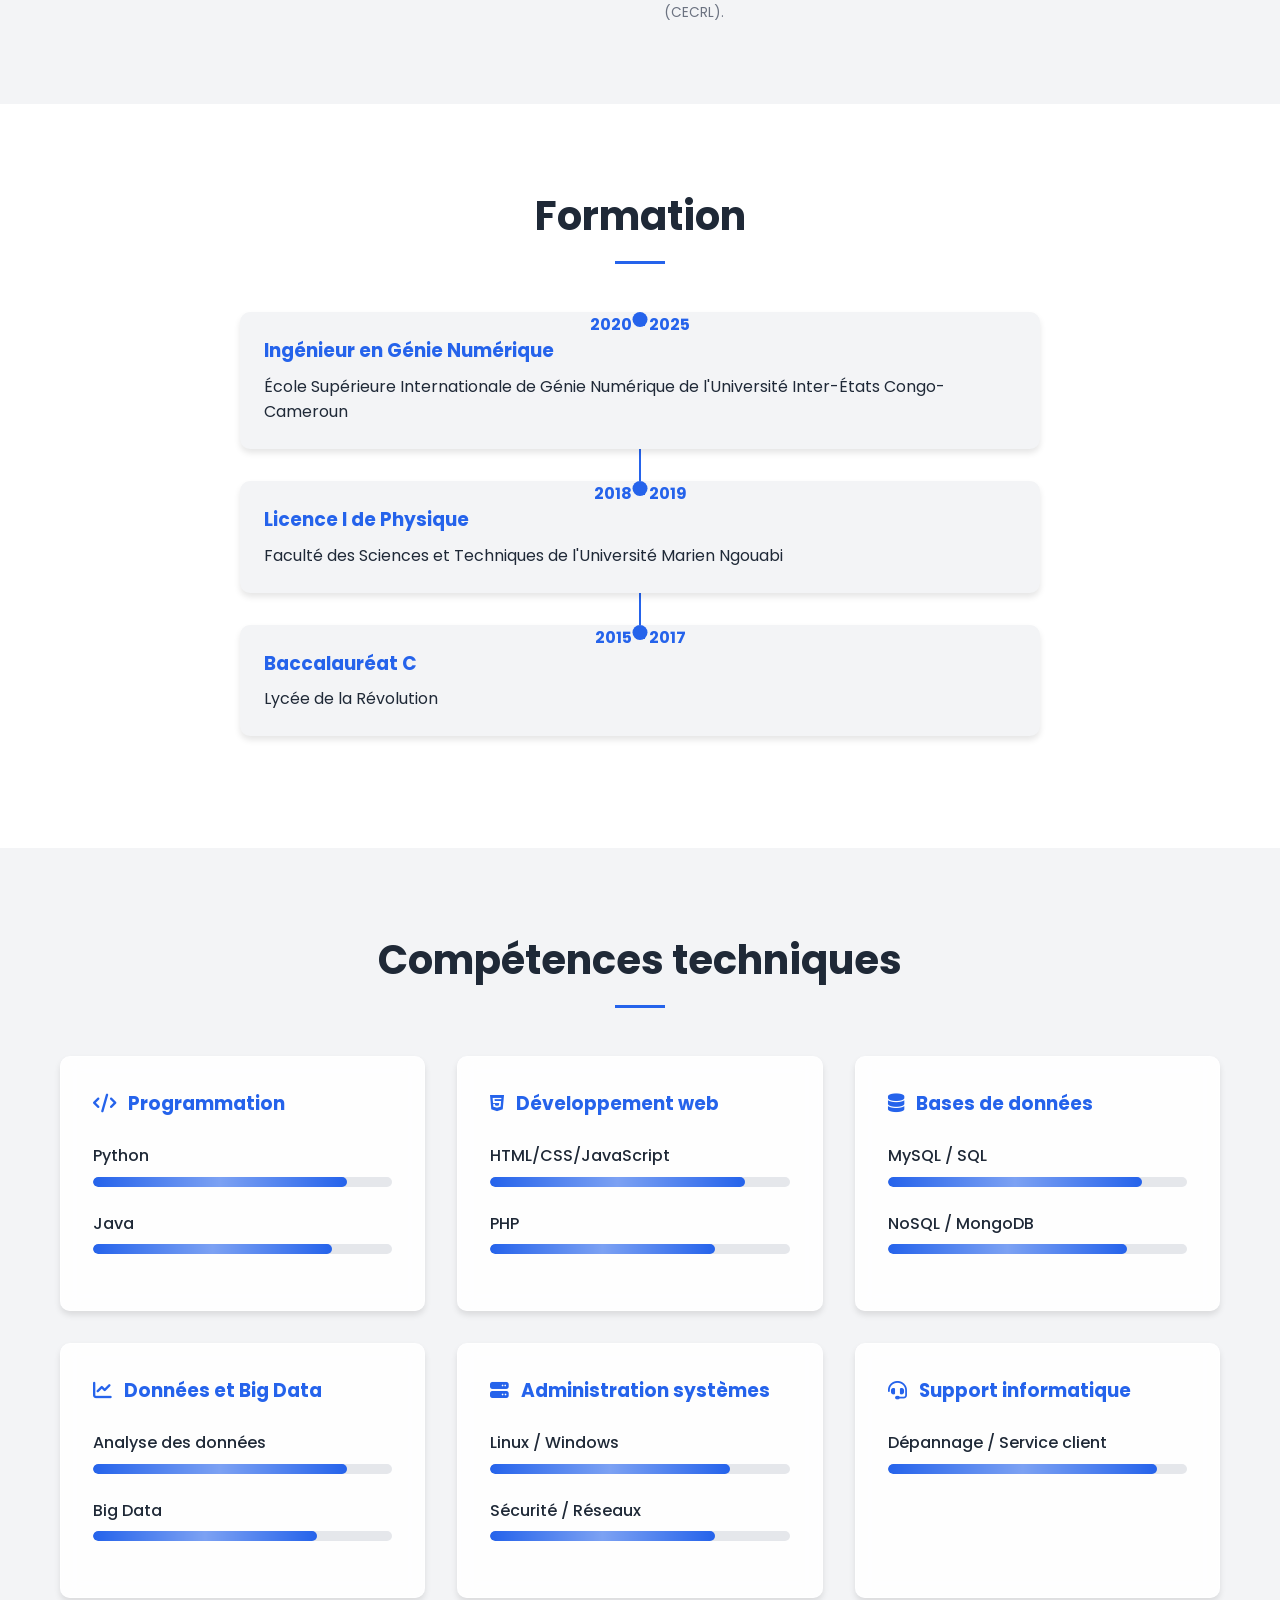
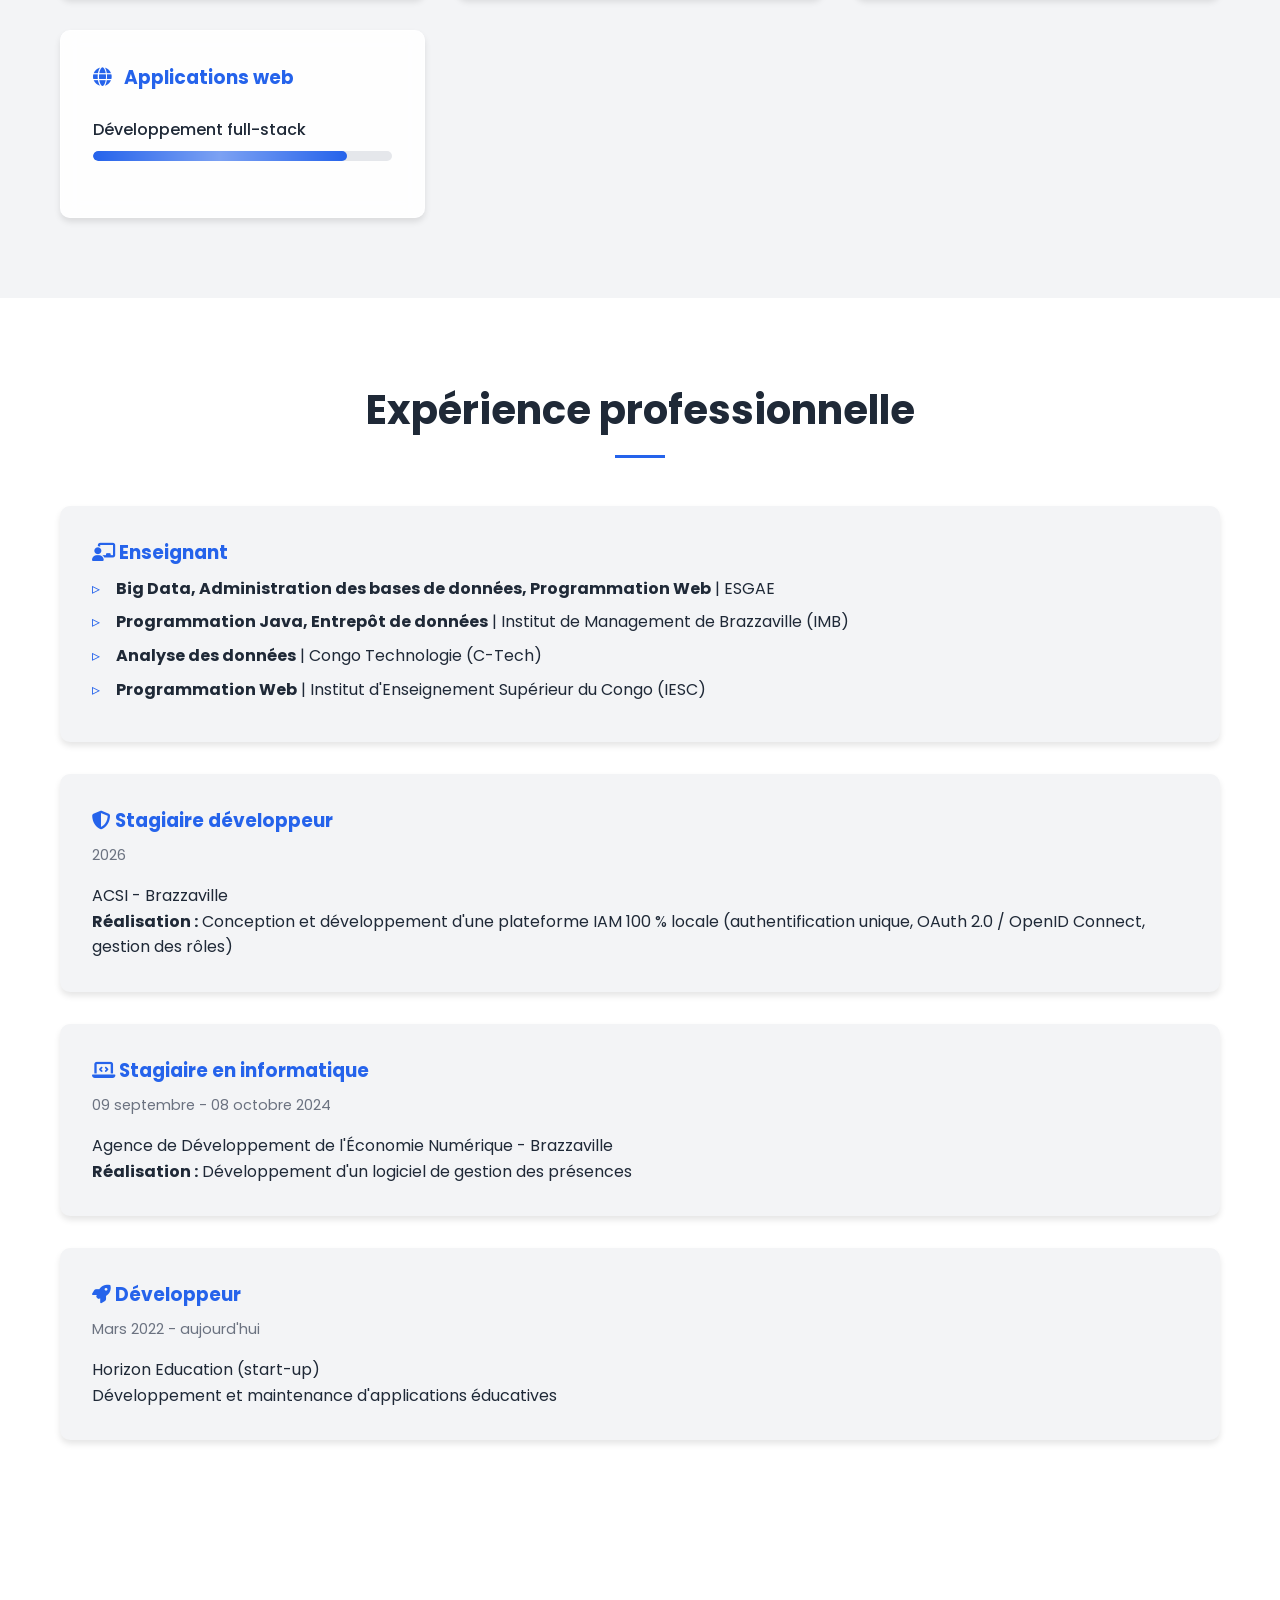
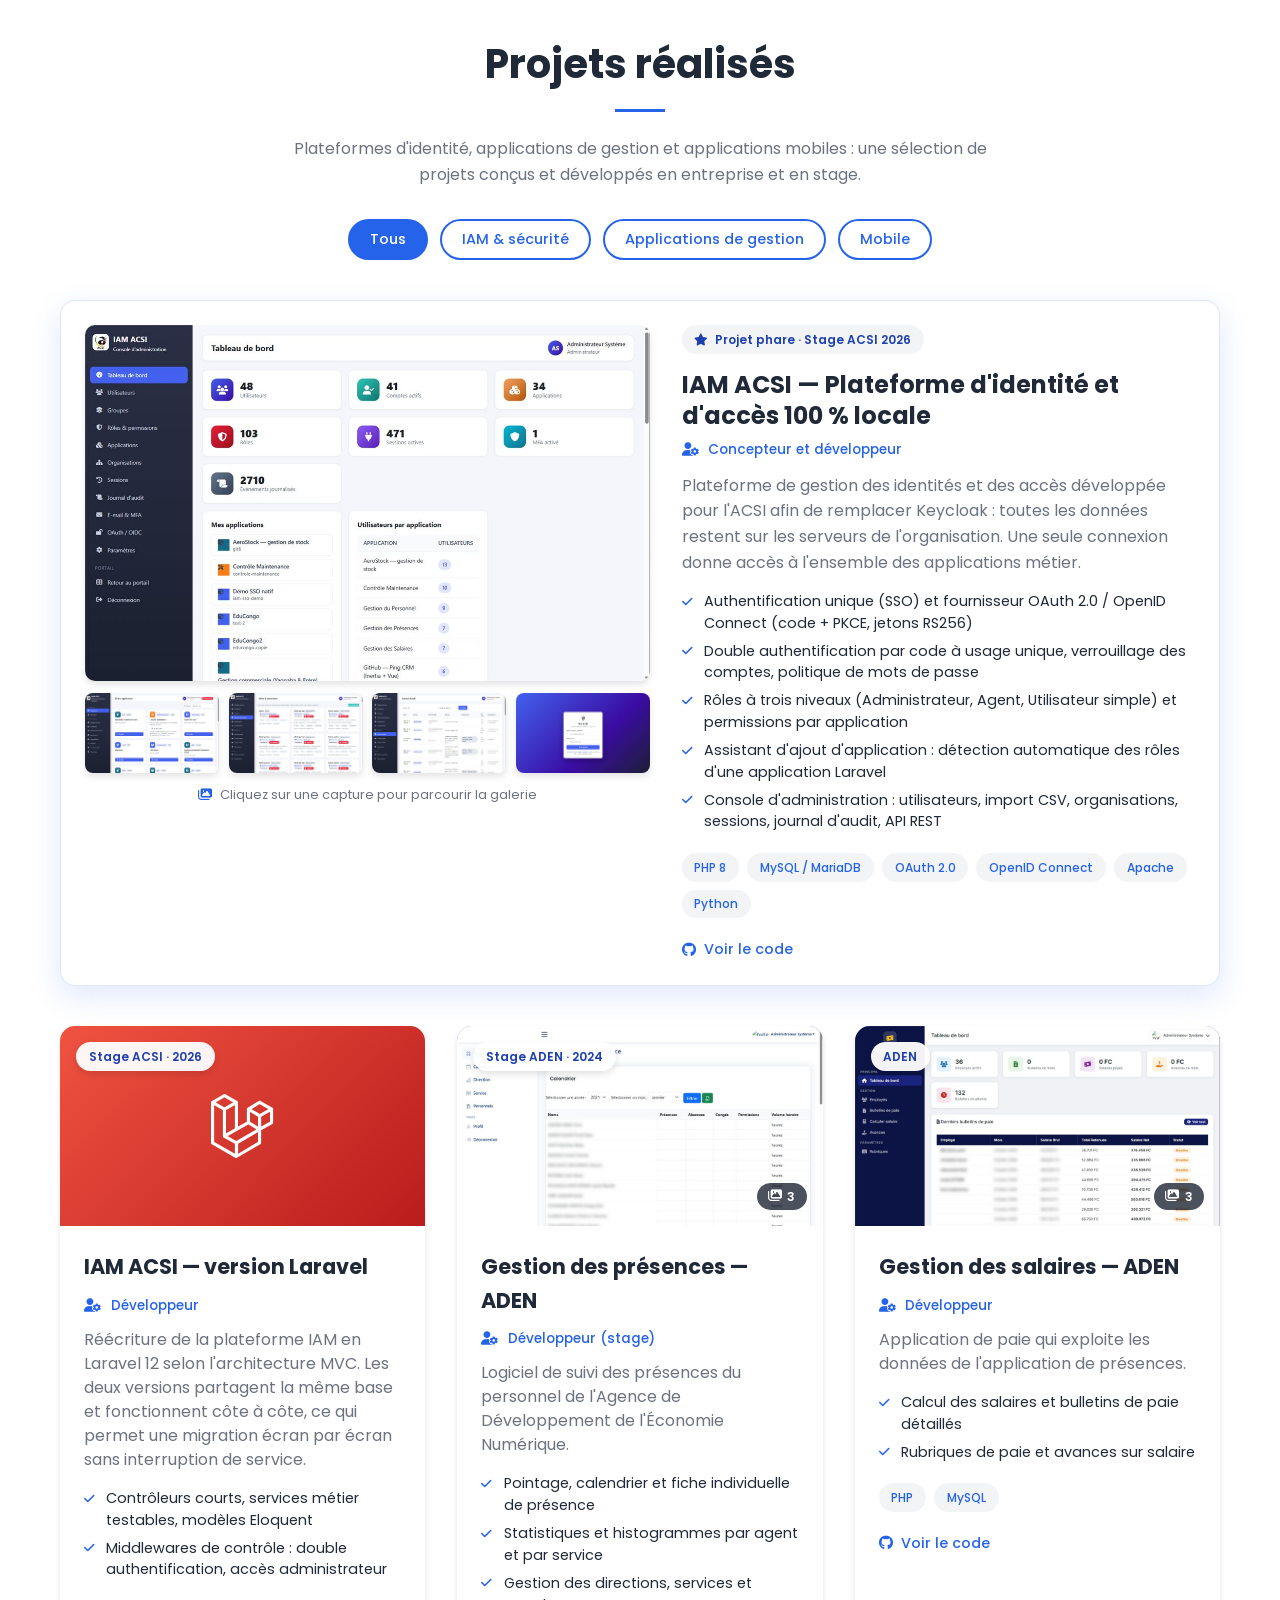
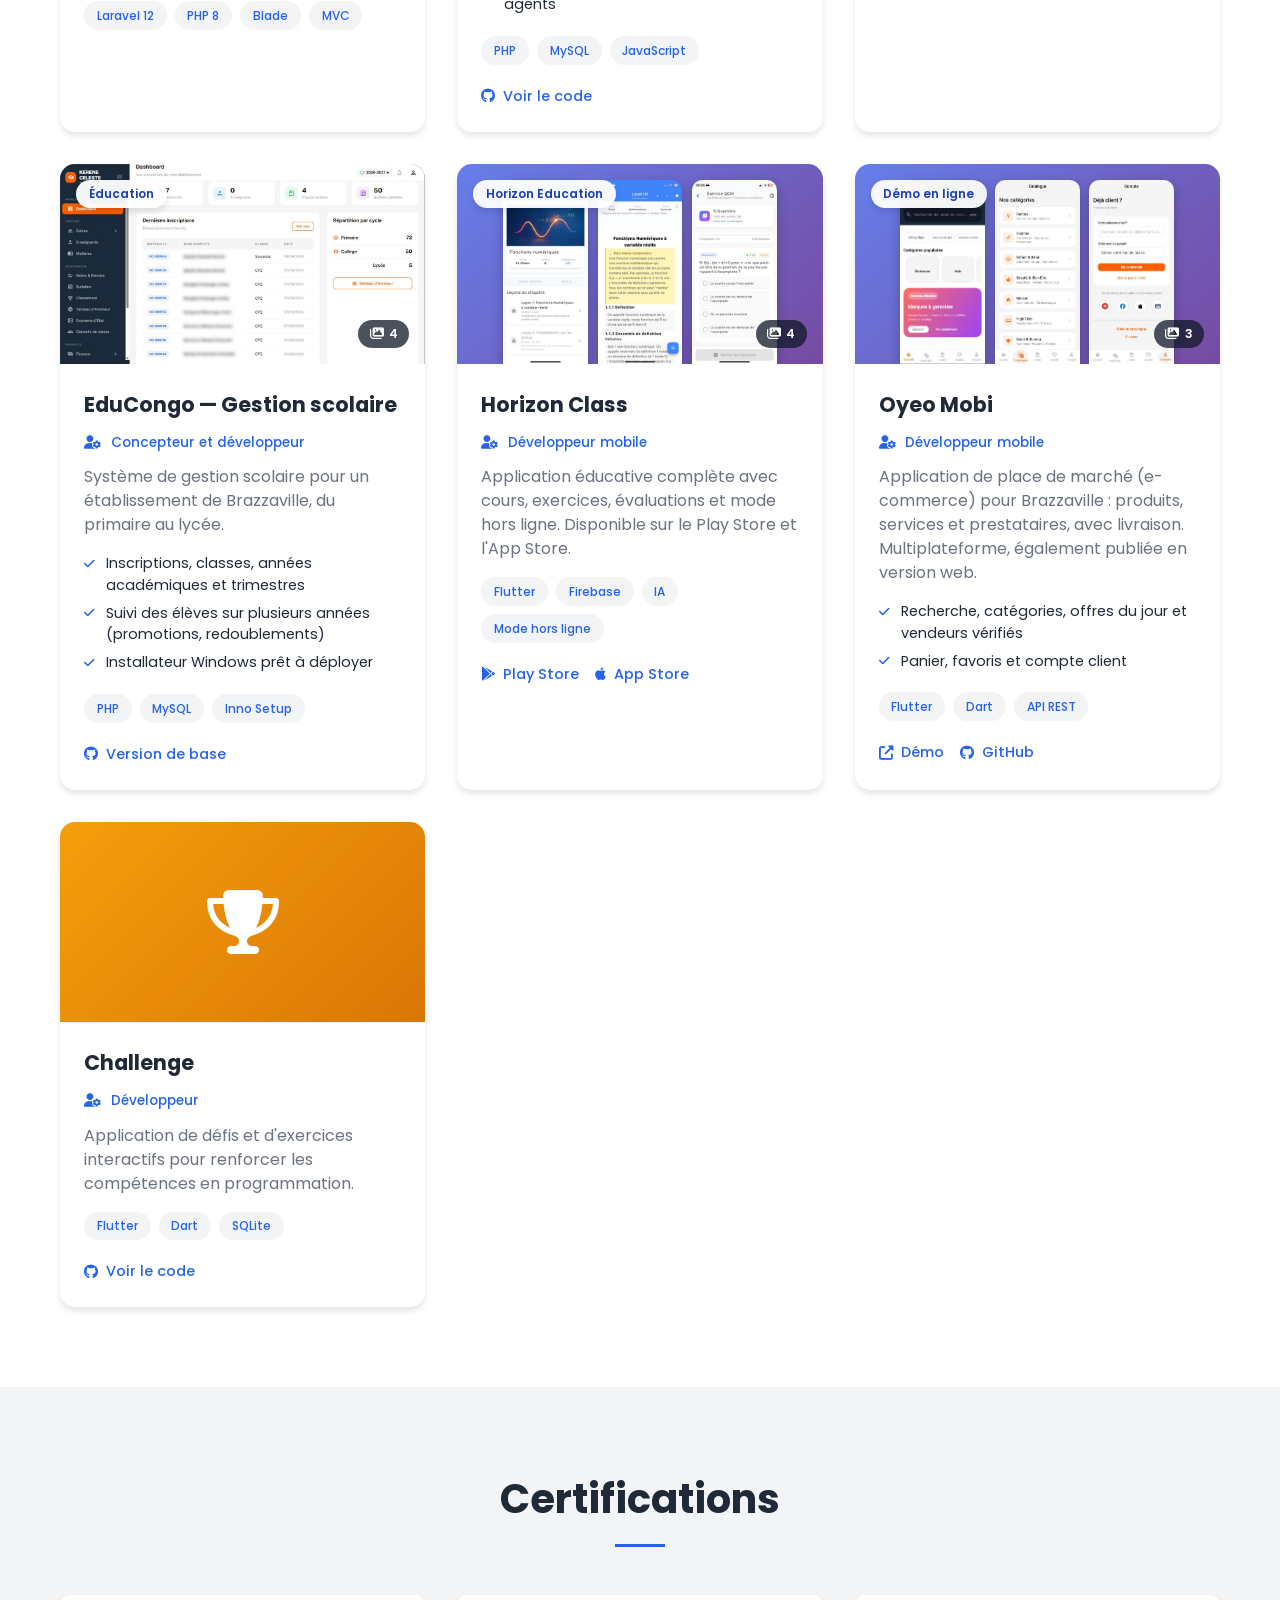
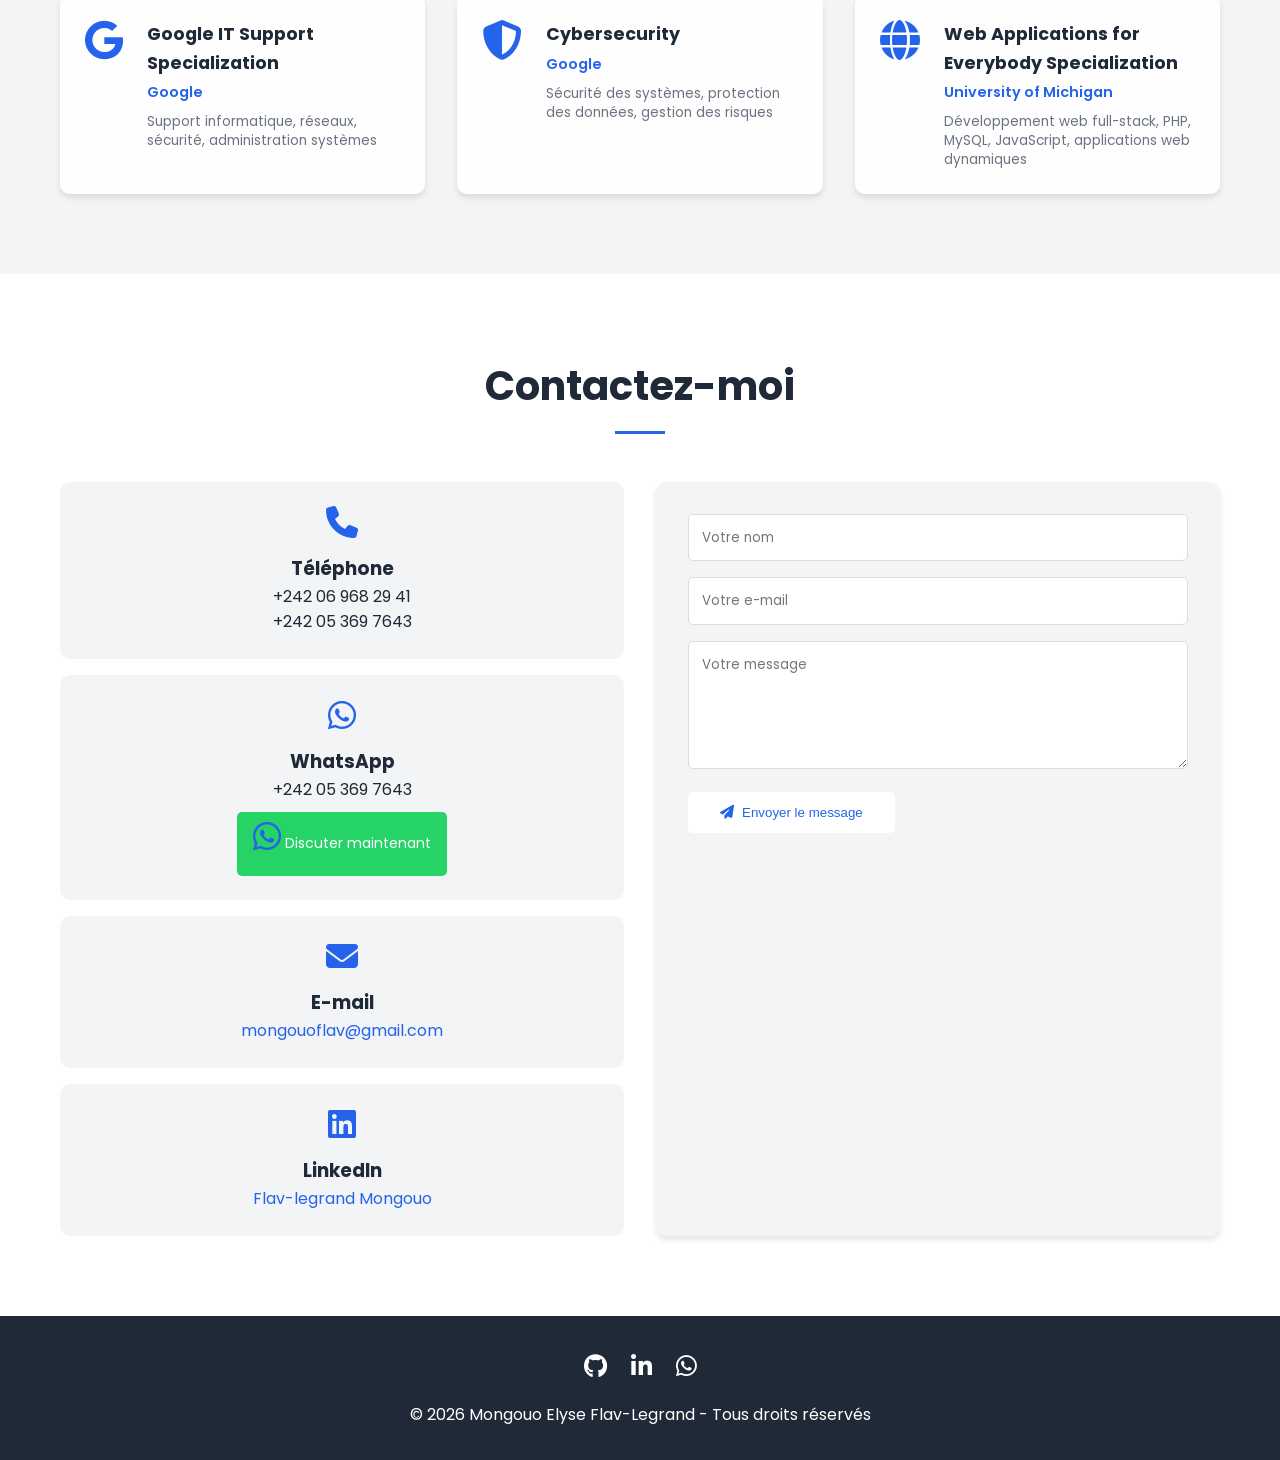
==== commit d1cec0ac: "Retire l'icône Twitter du pied de page Co-Authored-By: Claude Opus 5.5 <noreply@anthropic.com>" ====
--- a/index.html
+++ b/index.html
@@ -702,7 +702,6 @@
             <div class="social-links">
                 <a href="https://github.com/Flav-legrand" target="_blank"><i class="fab fa-github"></i></a>
                 <a href="https://linkedin.com/in/flav-legrand" target="_blank"><i class="fab fa-linkedin-in"></i></a>
-                <a href="#" target="_blank"><i class="fab fa-twitter"></i></a>
                 <a href="https://wa.me/242053697643" target="_blank"><i class="fab fa-whatsapp"></i></a>
             </div>
             <p>&copy; 2026 Mongouo Elyse Flav-Legrand - Tous droits réservés</p>
